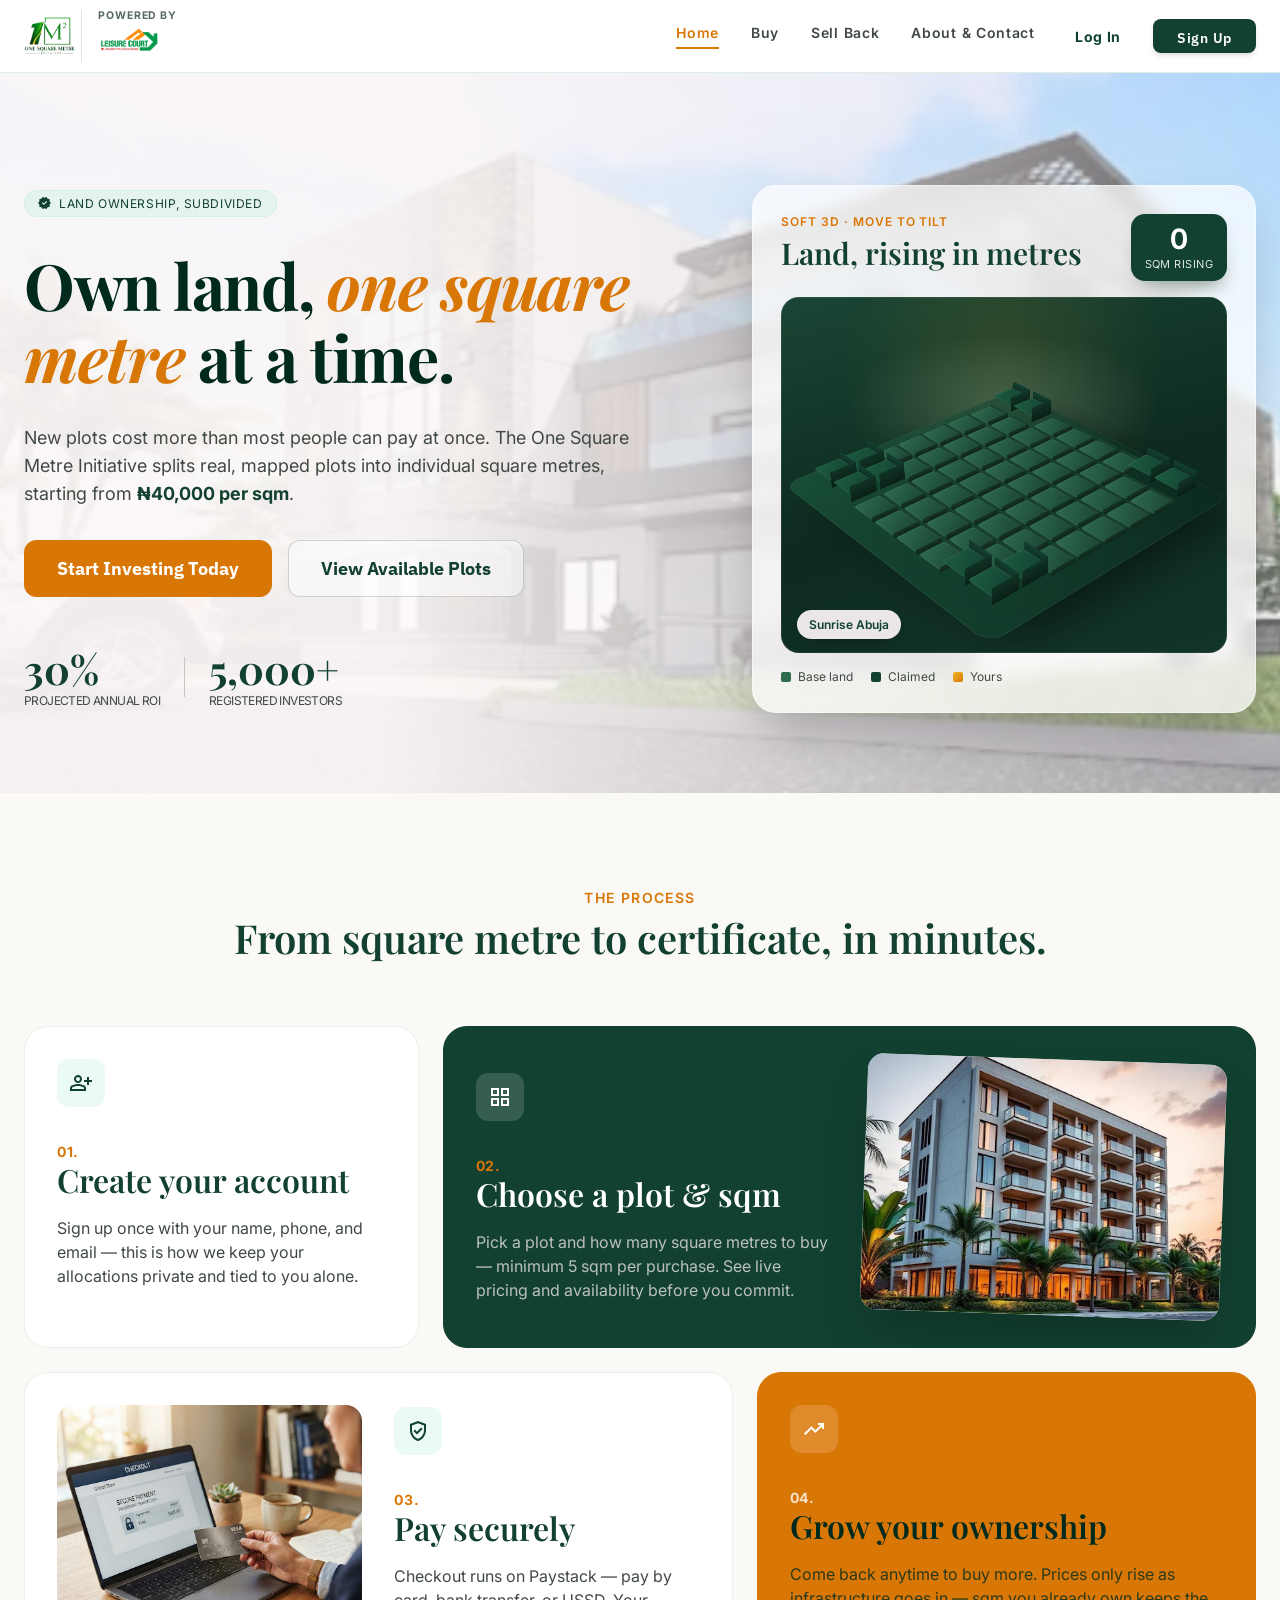
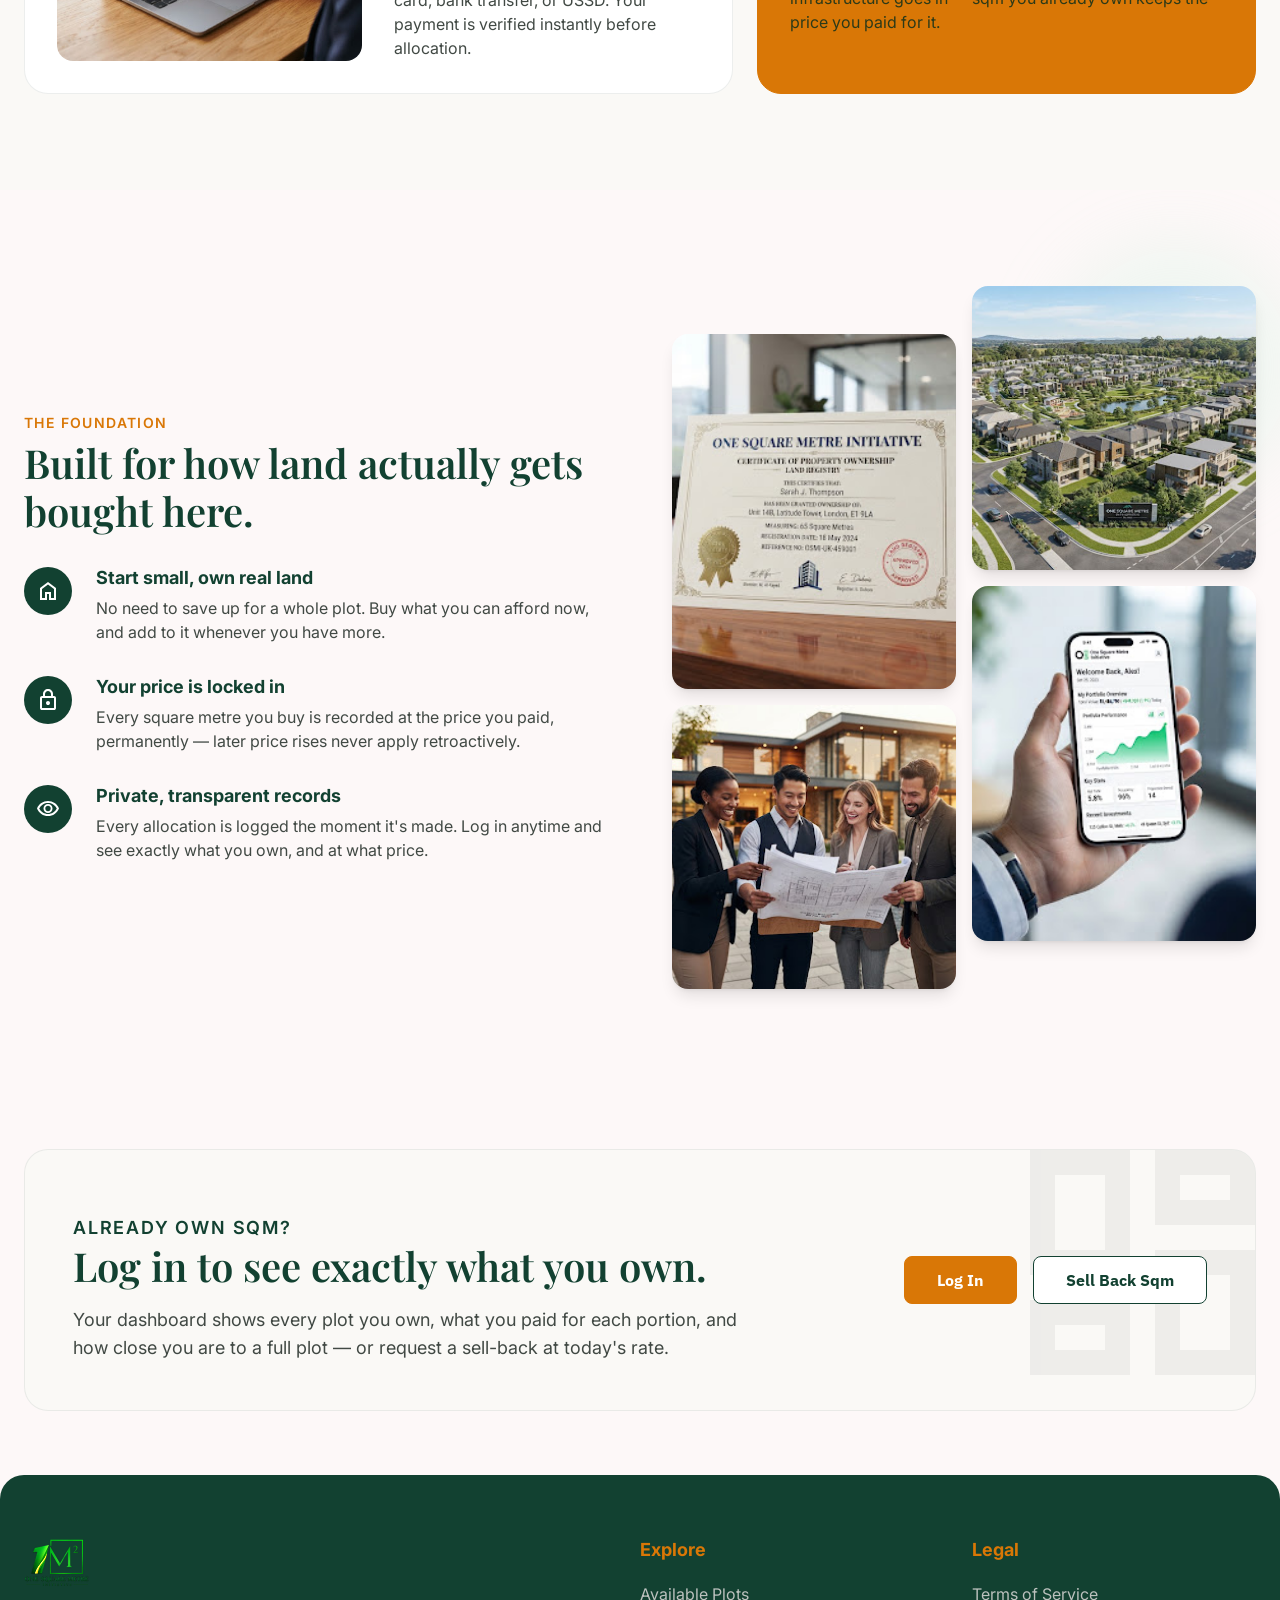
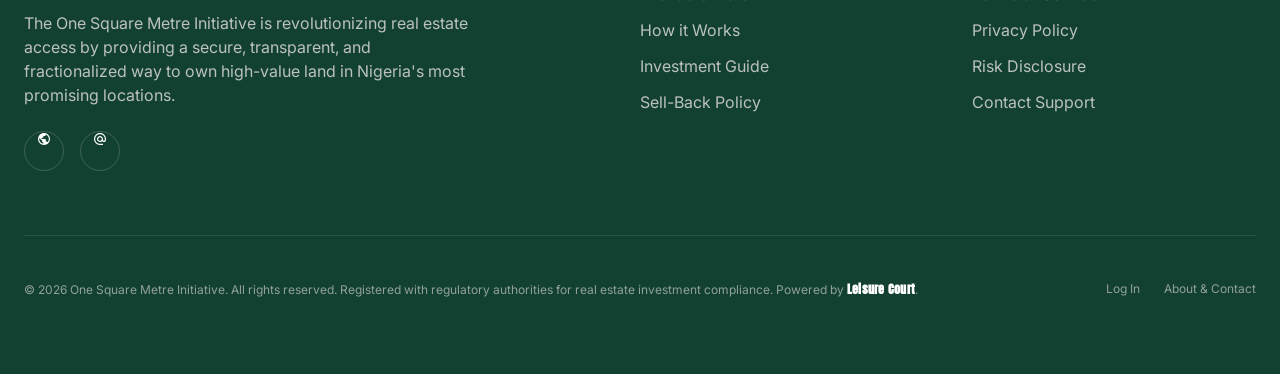
==== index.html @ 97b7d9e4 "Update" ====
<!doctype html>
<html lang="en">
  <head>
    <meta charset="UTF-8" />
    <meta name="viewport" content="width=device-width, initial-scale=1.0" />
    <title>One Square Meter Initiative</title>
    <meta
      name="description"
      content="Own land one square metre at a time. Buy affordable portions of real plots, watch your ownership grow, and sell back anytime."
    />
    <link rel="icon" href="assets/osmi-logo.png" />
    <link rel="preconnect" href="https://fonts.googleapis.com" />
    <link rel="preconnect" href="https://fonts.gstatic.com" crossorigin />
    <link
      href="https://fonts.googleapis.com/css2?family=IBM+Plex+Mono:wght@400;500;600&family=IBM+Plex+Sans:wght@400;500;600;700&family=Inter:wght@400;500;600;700&family=Playfair+Display:ital,wght@0,600;0,700;1,700&family=Anton&display=swap"
      rel="stylesheet"
    />
    <link rel="stylesheet" href="css/site.css" />
    <link rel="stylesheet" href="css/landing.css" />
  </head>
  <body class="page-landing">
    <header class="site-header">
      <div class="nav-inner">
        <div style="display: flex; align-items: center">
          <a class="brand" href="index.html">
            <img src="assets/osmi-logo.png" alt="One Square Meter Initiative" />
          </a>
          <div class="powered-by">
            <div>
              <div class="pb-label">Powered by</div>
              <div class="pb-brand">
                <img src="assets/leisure-court-logo.png" alt="Leisure Court" />
              </div>
            </div>
          </div>
        </div>
        <button class="nav-toggle" id="navToggle" aria-label="Toggle menu">
          ☰
        </button>
        <nav class="nav-links" id="navLinks">
          <a href="index.html" class="active">Home</a>
          <a href="buy.html">Buy</a>
          <a href="sell.html">Sell Back</a>
          <a href="about.html">About &amp; Contact</a>
          <a href="login.html" class="auth-logged-out" data-show="inline-block"
            >Log In</a
          >
          <a
            href="signup.html"
            class="auth-logged-out nav-cta"
            data-show="inline-block"
            >Sign Up</a
          >
          <div
            class="nav-account auth-logged-in"
            id="navAccount"
            data-show="inline-block"
          >
            <button
              type="button"
              class="nav-account-trigger"
              id="navAccountTrigger"
            >
              <span class="auth-buyer-name">Account</span>
              <span class="caret">▾</span>
            </button>
            <div class="nav-account-menu" id="navAccountMenu">
              <a href="dashboard.html">My Plots</a>
              <a href="profile.html">Profile</a>
              <a href="#" id="navLogoutBtn">Log Out</a>
            </div>
          </div>
        </nav>
      </div>
    </header>

    <main>
      <section class="lp-hero">
        <div class="lp-hero-bg" aria-hidden="true">
          <img
            src="assets/landing/hero-bg.jpg"
            alt=""
            width="1280"
            height="720"
          />
        </div>
        <div class="lp-wrap lp-hero-grid">
          <div class="lp-hero-copy">
            <div class="lp-eyebrow">
              <img
                src="assets/landing/icon-badge.svg"
                alt=""
                width="13"
                height="12"
              />
              LAND OWNERSHIP, SUBDIVIDED
            </div>
            <h1>
              Own land, <em>one square metre</em> at a time.
            </h1>
            <p class="lede">
              New plots cost more than most people can pay at once. The One
              Square Metre Initiative splits real, mapped plots into individual
              square metres, starting from <strong>₦40,000 per sqm</strong>.
            </p>
            <div class="lp-hero-actions auth-logged-out" data-show="flex">
              <a href="signup.html" class="btn btn-orange"
                >Start Investing Today</a
              >
              <a href="buy.html" class="btn btn-ghost">View Available Plots</a>
            </div>
            <div class="lp-hero-actions auth-logged-in" data-show="flex">
              <a href="dashboard.html" class="btn btn-orange">Go to My Plots</a>
              <a href="buy.html" class="btn btn-ghost">Buy More Sqm</a>
            </div>
            <div class="lp-hero-stats">
              <div>
                <div class="lp-stat-num">30%</div>
                <div class="lp-stat-label">Projected annual ROI</div>
              </div>
              <div class="lp-stat-divider" aria-hidden="true"></div>
              <div>
                <div class="lp-stat-num">5,000+</div>
                <div class="lp-stat-label">Registered investors</div>
              </div>
            </div>
          </div>

          <!-- Hero visual: data-hero-visual = "grid" | "story" | "claim" | "iso3d" -->
          <div class="lp-hero-visual" data-hero-visual="iso3d">
            <!-- Option 1: animated plot grid + parallax -->
            <aside
              class="lp-plot"
              data-visual="grid"
              aria-label="Animated plot grid showing square metres being claimed"
              hidden
            >
              <div class="lp-plot-head">
                <div>
                  <p class="lp-plot-kicker">Mapped plot · live preview</p>
                  <h3>Own it, metre by metre</h3>
                </div>
                <div class="lp-plot-badge" aria-live="polite">
                  <strong id="plotOwnedCount">0</strong>
                  <span>sqm owned</span>
                </div>
              </div>
              <div class="lp-plot-stage">
                <div class="lp-plot-terrain" aria-hidden="true"></div>
                <div
                  class="lp-plot-grid"
                  id="plotGrid"
                  role="img"
                  aria-label="Survey grid filling with owned square metres"
                ></div>
                <div class="lp-plot-pin">
                  <span>Plot A · Lekki Corridor</span>
                </div>
              </div>
              <div class="lp-plot-legend">
                <span><i class="swatch is-available"></i> Available</span>
                <span><i class="swatch is-yours"></i> Yours</span>
                <span><i class="swatch is-claimed"></i> Claimed</span>
              </div>
            </aside>

            <!-- Option 2: empty land → grid → metres → certificate -->
            <aside
              class="lp-story"
              data-visual="story"
              aria-label="Story of owning land one square metre at a time"
              hidden
            >
              <div class="lp-story-head">
                <p class="lp-story-kicker">How ownership begins</p>
                <h3 id="storyTitle">Empty land</h3>
                <p class="lp-story-caption" id="storyCaption">
                  A real, mapped plot — waiting to be subdivided.
                </p>
              </div>
              <div class="lp-story-stage" id="storyStage">
                <div class="lp-story-land" aria-hidden="true">
                  <img
                    src="assets/landing/hero-bg.jpg"
                    alt=""
                    width="640"
                    height="400"
                  />
                  <div class="lp-story-land-wash"></div>
                </div>
                <div
                  class="lp-story-grid"
                  id="storyGrid"
                  aria-hidden="true"
                ></div>
                <div class="lp-story-cert" id="storyCert" aria-hidden="true">
                  <div class="lp-story-cert-seal">1M²</div>
                  <div class="lp-story-cert-body">
                    <p class="lp-story-cert-label">Certificate of Ownership</p>
                    <p class="lp-story-cert-title">One Square Metre Initiative</p>
                    <div class="lp-story-cert-row">
                      <span>Plot</span>
                      <strong>A · Lekki Corridor</strong>
                    </div>
                    <div class="lp-story-cert-row">
                      <span>Owned</span>
                      <strong id="storyCertSqm">12 sqm</strong>
                    </div>
                    <div class="lp-story-cert-footer">
                      Verified allocation · Paystack secured
                    </div>
                  </div>
                </div>
              </div>
              <ol class="lp-story-phases" id="storyPhases" aria-hidden="true">
                <li data-phase="land" class="is-active">Land</li>
                <li data-phase="grid">Grid</li>
                <li data-phase="own">Metres</li>
                <li data-phase="cert">Certificate</li>
              </ol>
            </aside>

            <!-- Option 3: interactive claim a metre -->
            <aside
              class="lp-claim"
              data-visual="claim"
              aria-label="Interactive plot — click square metres to claim them"
              hidden
            >
              <div class="lp-claim-head">
                <div>
                  <p class="lp-claim-kicker">Try it · click a metre</p>
                  <h3>Claim your square metres</h3>
                </div>
                <div class="lp-claim-badge" aria-live="polite">
                  <strong id="claimCount">0</strong>
                  <span>sqm selected</span>
                </div>
              </div>
              <p class="lp-claim-hint" id="claimHint">
                Tap empty squares to lock them in. Click again to release.
              </p>
              <div class="lp-claim-stage">
                <div class="lp-claim-land" aria-hidden="true">
                  <img
                    src="assets/landing/step-plot.jpg"
                    alt=""
                    width="640"
                    height="400"
                  />
                </div>
                <div
                  class="lp-claim-grid"
                  id="claimGrid"
                  role="group"
                  aria-label="Plot survey grid"
                ></div>
                <div class="lp-claim-toast" id="claimToast" hidden></div>
              </div>
              <div class="lp-claim-footer">
                <div class="lp-claim-meta">
                  <span>₦40,000 / sqm</span>
                  <strong id="claimTotal">₦0</strong>
                </div>
                <div class="lp-claim-actions">
                  <button type="button" class="lp-claim-reset" id="claimReset">
                    Clear
                  </button>
                  <a
                    href="signup.html"
                    class="btn btn-orange btn-sm lp-claim-cta auth-logged-out"
                    data-show="inline-flex"
                    id="claimCta"
                    >Start with these</a
                  >
                  <a
                    href="buy.html"
                    class="btn btn-orange btn-sm lp-claim-cta auth-logged-in"
                    data-show="inline-flex"
                    >Buy these sqm</a
                  >
                </div>
              </div>
            </aside>

            <!-- Option 4: soft isometric 3D plot -->
            <aside
              class="lp-iso"
              data-visual="iso3d"
              aria-label="Soft 3D isometric plot with rising square metres"
            >
              <div class="lp-iso-head">
                <div>
                  <p class="lp-iso-kicker">Soft 3D · move to tilt</p>
                  <h3>Land, rising in metres</h3>
                </div>
                <div class="lp-iso-badge" aria-live="polite">
                  <strong id="isoCount">0</strong>
                  <span>sqm rising</span>
                </div>
              </div>
              <div class="lp-iso-stage" id="isoStage">
                <div class="lp-iso-glow" aria-hidden="true"></div>
                <div class="lp-iso-world" id="isoWorld">
                  <div class="lp-iso-ground" aria-hidden="true"></div>
                  <div class="lp-iso-board" id="isoBoard"></div>
                </div>
                <div class="lp-iso-pin">Sunrise Abuja</div>
              </div>
              <div class="lp-iso-legend">
                <span><i class="swatch is-base"></i> Base land</span>
                <span><i class="swatch is-taken"></i> Claimed</span>
                <span><i class="swatch is-yours"></i> Yours</span>
              </div>
            </aside>

          </div>
        </div>
      </section>

      <section class="lp-process" id="process">
        <div class="lp-wrap">
          <div class="lp-process-head">
            <p class="lp-label">The process</p>
            <h2 class="lp-title">
              From square metre to certificate, in minutes.
            </h2>
          </div>
          <div class="lp-bento">
            <article class="lp-step lp-step-1">
              <div class="lp-step-icon">
                <img
                  src="assets/landing/icon-user.svg"
                  alt=""
                  width="22"
                  height="16"
                />
              </div>
              <div class="lp-step-num">01.</div>
              <h3>Create your account</h3>
              <p>
                Sign up once with your name, phone, and email — this is how we
                keep your allocations private and tied to you alone.
              </p>
            </article>

            <article class="lp-step lp-step-2">
              <div class="lp-step-copy">
                <div class="lp-step-icon">
                  <img
                    src="assets/landing/icon-grid.svg"
                    alt=""
                    width="18"
                    height="18"
                  />
                </div>
                <div class="lp-step-num">02.</div>
                <h3>Choose a plot &amp; sqm</h3>
                <p>
                  Pick a plot and how many square metres to buy — minimum 5 sqm
                  per purchase. See live pricing and availability before you
                  commit.
                </p>
              </div>
              <div class="lp-step-media">
                <img
                  src="assets/landing/step-plot.jpg"
                  alt="Modern residential development"
                  width="360"
                  height="256"
                />
              </div>
            </article>

            <article class="lp-step lp-step-3">
              <div class="lp-step-media">
                <img
                  src="assets/landing/step-pay.jpg"
                  alt="Secure digital payment"
                  width="360"
                  height="256"
                />
              </div>
              <div class="lp-step-copy">
                <div class="lp-step-icon">
                  <img
                    src="assets/landing/icon-shield.svg"
                    alt=""
                    width="16"
                    height="20"
                  />
                </div>
                <div class="lp-step-num">03.</div>
                <h3>Pay securely</h3>
                <p>
                  Checkout runs on Paystack — pay by card, bank transfer, or
                  USSD. Your payment is verified instantly before allocation.
                </p>
              </div>
            </article>

            <article class="lp-step lp-step-4">
              <div class="lp-step-icon">
                <img
                  src="assets/landing/icon-grow.svg"
                  alt=""
                  width="20"
                  height="12"
                />
              </div>
              <div class="lp-step-num">04.</div>
              <h3>Grow your ownership</h3>
              <p>
                Come back anytime to buy more. Prices only rise as
                infrastructure goes in — sqm you already own keeps the price you
                paid for it.
              </p>
            </article>
          </div>
        </div>
      </section>

      <section class="lp-foundation" id="foundation">
        <div class="lp-foundation-inner">
          <div class="lp-foundation-copy">
            <div>
              <p class="lp-label">The foundation</p>
              <h2 class="lp-title">
                Built for how land actually gets bought here.
              </h2>
            </div>
            <div class="lp-feature">
              <div class="lp-feature-icon">
                <img
                  src="assets/landing/icon-home.svg"
                  alt=""
                  width="16"
                  height="18"
                />
              </div>
              <div>
                <h3>Start small, own real land</h3>
                <p>
                  No need to save up for a whole plot. Buy what you can afford
                  now, and add to it whenever you have more.
                </p>
              </div>
            </div>
            <div class="lp-feature">
              <div class="lp-feature-icon">
                <img
                  src="assets/landing/icon-lock.svg"
                  alt=""
                  width="16"
                  height="21"
                />
              </div>
              <div>
                <h3>Your price is locked in</h3>
                <p>
                  Every square metre you buy is recorded at the price you paid,
                  permanently — later price rises never apply retroactively.
                </p>
              </div>
            </div>
            <div class="lp-feature">
              <div class="lp-feature-icon">
                <img
                  src="assets/landing/icon-eye.svg"
                  alt=""
                  width="22"
                  height="15"
                />
              </div>
              <div>
                <h3>Private, transparent records</h3>
                <p>
                  Every allocation is logged the moment it's made. Log in
                  anytime and see exactly what you own, and at what price.
                </p>
              </div>
            </div>
          </div>

          <div class="lp-collage" aria-hidden="true">
            <div class="lp-collage-col">
              <div class="lp-collage-img tall">
                <img
                  src="assets/landing/foundation-1.jpg"
                  alt=""
                  width="320"
                  height="400"
                />
              </div>
              <div class="lp-collage-img square">
                <img
                  src="assets/landing/foundation-2.jpg"
                  alt=""
                  width="320"
                  height="320"
                />
              </div>
            </div>
            <div class="lp-collage-col">
              <div class="lp-collage-img square">
                <img
                  src="assets/landing/foundation-3.jpg"
                  alt=""
                  width="320"
                  height="320"
                />
              </div>
              <div class="lp-collage-img tall">
                <img
                  src="assets/landing/foundation-4.jpg"
                  alt=""
                  width="320"
                  height="400"
                />
              </div>
            </div>
          </div>
        </div>
      </section>

      <section class="lp-own auth-logged-out" data-show="block">
        <div class="lp-own-card">
          <div class="lp-own-deco" aria-hidden="true">
            <img
              src="assets/landing/cta-grid.svg"
              alt=""
              width="225"
              height="225"
            />
          </div>
          <div class="lp-own-copy">
            <p class="lp-label">Already own sqm?</p>
            <h2 class="lp-title">Log in to see exactly what you own.</h2>
            <p>
              Your dashboard shows every plot you own, what you paid for each
              portion, and how close you are to a full plot — or request a
              sell-back at today's rate.
            </p>
          </div>
          <div class="lp-own-actions">
            <a href="login.html" class="btn btn-orange btn-sm">Log In</a>
            <a href="sell.html" class="btn btn-outline-green">Sell Back Sqm</a>
          </div>
        </div>
      </section>
    </main>

    <footer class="site-footer">
      <div class="footer-inner">
        <div class="lp-footer-grid">
          <div class="lp-footer-brand">
            <img
              src="assets/landing/logo-mark.png"
              alt="One Square Metre Initiative"
            />
            <p>
              The One Square Metre Initiative is revolutionizing real estate
              access by providing a secure, transparent, and fractionalized way
              to own high-value land in Nigeria's most promising locations.
            </p>
            <div class="lp-social">
              <a href="#" aria-label="X (Twitter)">
                <img
                  src="assets/landing/icon-x.svg"
                  alt=""
                  width="12"
                  height="12"
                />
              </a>
              <a href="#" aria-label="Instagram">
                <img
                  src="assets/landing/icon-ig.svg"
                  alt=""
                  width="12"
                  height="12"
                />
              </a>
            </div>
          </div>
          <div class="lp-footer-col">
            <h4>Explore</h4>
            <a href="buy.html">Available Plots</a>
            <a href="#process">How it Works</a>
            <a href="about.html">Investment Guide</a>
            <a href="sell.html">Sell-Back Policy</a>
          </div>
          <div class="lp-footer-col">
            <h4>Legal</h4>
            <a href="about.html">Terms of Service</a>
            <a href="about.html">Privacy Policy</a>
            <a href="about.html">Risk Disclosure</a>
            <a href="about.html">Contact Support</a>
          </div>
        </div>
        <div class="lp-footer-bottom">
          <p>
            © 2026 One Square Metre Initiative. All rights reserved. Registered
            with regulatory authorities for real estate investment compliance.
            Powered by <strong class="font-anton">Leisure Court</strong>.
          </p>
          <div class="lp-footer-bottom-links">
            <a href="login.html">Log In</a>
            <a href="about.html">About &amp; Contact</a>
          </div>
        </div>
      </div>
    </footer>

    <script src="js/site-nav.js"></script>
    <script src="js/site-config.js"></script>
    <script src="js/site-api.js"></script>
    <script src="js/site-auth.js"></script>
    <script src="js/landing-plot.js"></script>
    <script src="js/landing-story.js"></script>
    <script src="js/landing-claim.js"></script>
    <script src="js/landing-iso.js"></script>
  </body>
</html>
---- css/site.css ----
/* ============================================================
   ONE SQUARE METER INITIATIVE — SHARED SITE STYLES
   White canvas, green + gold identity (from the 1M² mark), a touch
   of orange. Same fine grid-paper background as before, recolored
   for a light theme instead of the old navy/brass blueprint.
   ============================================================ */

:root{
  --bg:#ffffff;
  --bg-soft:#f4faf6;
  --bg-panel:#ffffff;
  --grid-line:rgba(30,132,73,0.06);
  --grid-line-strong:rgba(30,132,73,0.14);
  --ink:#16241c;
  --ink-dim:#56695e;
  --ink-faint:#8ba095;
  --green:#1e8449;
  --green-dark:#145a32;
  --green-pale:#e7f3ec;
  --gold:#e8b923;
  --gold-bright:#f5cd47;
  --orange:#f2941c;
  --orange-dark:#c76f00;
  --teal:#2f7a94;
  --rust:#a8503a;
  --plum:#7d5ba6;
  --panel-border:#dde6e0;
  --danger:#c0392b;
  --ok:#1e8449;
  --radius:3px;
  --maxw:1120px;
}

*{box-sizing:border-box;}
html{scroll-behavior:smooth;}
body{
  margin:0;
  background:
    repeating-linear-gradient(0deg, var(--grid-line) 0px, var(--grid-line) 1px, transparent 1px, transparent 24px),
    repeating-linear-gradient(90deg, var(--grid-line) 0px, var(--grid-line) 1px, transparent 1px, transparent 24px),
    var(--bg);
  background-attachment:fixed;
  color:var(--ink);
  font-family:'IBM Plex Sans', sans-serif;
  min-height:100vh;
}
.mono{font-family:'IBM Plex Mono', monospace;}
a{color:inherit;}
img{max-width:100%;display:block;}
::selection{background:rgba(30,132,73,0.18);}

/* Wherever the literal words "Leisure Court" appear as brand text. */
.font-anton{font-family:'Anton', sans-serif;font-weight:400;letter-spacing:0.02em;}

@media (prefers-reduced-motion: reduce){
  html{scroll-behavior:auto;}
  *{animation-duration:0.001ms !important; transition-duration:0.001ms !important;}
}

/* ---------- layout helpers ---------- */
.container{max-width:var(--maxw);margin:0 auto;padding:0 20px;}
.section{padding:64px 0;}
.section-tight{padding:36px 0;}

/* ---------- nav ---------- */
.site-header{
  position:sticky;top:0;z-index:50;
  background:rgba(255,255,255,0.92);
  backdrop-filter:blur(8px);
  border-bottom:1px solid var(--grid-line-strong);
}
.nav-inner{
  max-width:1280px;margin:0 auto;padding:0 24px;
  display:flex;align-items:center;justify-content:space-between;
  height:72px;gap:24px;
}
.brand{display:flex;align-items:center;gap:10px;text-decoration:none;flex-shrink:0;}
.brand img{height:38px;width:auto;}

.powered-by{display:flex;align-items:center;gap:8px;margin-left:6px;padding-left:16px;border-left:1px solid var(--panel-border);}
.powered-by .pb-label{font-size:10.5px;letter-spacing:0.08em;text-transform:uppercase;color:var(--ink-dim);font-weight:700;line-height:1.2;}
.powered-by .pb-brand{display:flex;align-items:center;gap:5px;}
.powered-by img{height: 40px;width:80%;}
@media (max-width:700px){ .powered-by{display:none;} }

/* Right side — Figma nav treatment, shared item labels */
.nav-links{display:flex;gap:32px;align-items:center;}
.nav-links a{
  font-size:14px;font-weight:600;letter-spacing:0.05em;
  text-decoration:none;color:#414944;
  border-bottom:2px solid transparent;padding-bottom:6px;
  transition:color .15s ease, border-color .15s ease;
}
.nav-links a:hover, .nav-links a.active{
  color:#d97706;border-bottom-color:#d97706;
}
.nav-links a.auth-logged-out:not(.nav-cta){
  margin-left:8px;
  font-weight:700;
  color:#124131;
  border-bottom:none !important;
  padding-bottom:0;
}
.nav-links a.auth-logged-out:not(.nav-cta):hover{
  color:#d97706;
  border-bottom:none !important;
}
.nav-cta{
  font-family:'IBM Plex Sans', sans-serif;font-size:14px;font-weight:700;
  letter-spacing:0.05em;
  background:#124131;color:#fff !important;
  padding:10px 24px;border-radius:8px;
  text-decoration:none;white-space:nowrap;border-bottom:none !important;
  margin-left:0;
  box-shadow:0 4px 6px -1px rgba(0,0,0,0.1), 0 2px 4px -2px rgba(0,0,0,0.1);
}
.nav-cta:hover{background:#002a1d;color:#fff !important;border-bottom:none !important;}
.nav-toggle{display:none;background:none;border:1px solid var(--panel-border);color:var(--ink);padding:7px 10px;border-radius:8px;cursor:pointer;}

.auth-logged-out, .auth-logged-in{display:none !important;}

.nav-account{position:relative;margin-left:8px;}
.nav-account-trigger{
  background:none;border:1px solid var(--panel-border);border-radius:8px;
  padding:8px 14px;font-size:14px;font-weight:600;color:#124131;cursor:pointer;
  display:flex;align-items:center;gap:6px;font-family:'IBM Plex Sans', sans-serif;
}
.nav-account-trigger:hover{border-color:#124131;}
.nav-account-trigger .caret{font-size:10px;color:var(--ink-faint);}
.nav-account-menu{
  position:absolute;top:calc(100% + 8px);right:0;background:#fff;
  border:1px solid var(--panel-border);border-radius:8px;box-shadow:0 4px 16px rgba(20,60,40,0.12);
  min-width:170px;padding:6px;display:none;z-index:60;
}
.nav-account-menu.open{display:block;}
.nav-account-menu a{display:block;padding:9px 10px;border-radius:6px;font-size:14px;font-weight:500;letter-spacing:0;color:var(--ink);text-decoration:none;border-bottom:none !important;padding-bottom:9px;}
.nav-account-menu a:hover, .nav-account-menu a.active{background:var(--bg-soft);color:#124131;border-bottom:none !important;}

@media (max-width:860px){
  .nav-account-menu{position:static;box-shadow:none;border:none;padding:0 0 0 12px;margin-top:2px;display:block !important;}
  .nav-account-trigger{width:100%;justify-content:space-between;}
}

@media (max-width:860px){
  .nav-links{
    position:absolute;top:72px;left:0;right:0;
    background:#fff;border-bottom:1px solid var(--grid-line-strong);
    flex-direction:column;align-items:flex-start;gap:0;padding:8px 20px 16px;
    display:none;
  }
  .nav-links.open{display:flex;}
  .nav-links a{width:100%;padding:12px 0;border-bottom:1px solid var(--grid-line);letter-spacing:0.02em;}
  .nav-links a.auth-logged-out:not(.nav-cta){margin-left:0;padding:12px 0;}
  .nav-account{margin-left:0;width:100%;}
  .nav-cta{margin-top:8px;text-align:center;width:100%;}
  .nav-toggle{display:block;}
}

/* ---------- footer ---------- */
.site-footer{
  border-top:1px solid var(--grid-line-strong);
  padding:36px 0;color:var(--ink-faint);font-size:12.5px;
}
.footer-inner{
  max-width:var(--maxw);margin:0 auto;padding:0 20px;
  display:flex;justify-content:space-between;align-items:center;flex-wrap:wrap;gap:12px;
}
.footer-brand{display:flex;align-items:center;gap:8px;}
.footer-brand img{height:18px;}
.footer-links{display:flex;gap:18px;}
.footer-links a{text-decoration:none;color:var(--ink-dim);}
.footer-links a:hover{color:var(--ink);}

/* ---------- hero ---------- */
.hero{height: 80vh;
/* Green overlay + background image */
    background:
        linear-gradient(
            rgba(151, 255, 142, 0.65),
            rgba(255, 255, 255, 0.65)
        ), url("../assets/poster.webp");

    background-size: cover;
    background-position: center;
    background-repeat: no-repeat;

    display: flex;
    align-items: center;
    color: white;}
.hero-bg-illustration{
  position:absolute;top:0;right:0;bottom:0;width:60%;max-width:640px;
  opacity:0.09;pointer-events:none;z-index:0;
}
.hero-content {
    width: 100%;
    padding: 0 8%;
}
.hero .hero-content .container{position:relative;z-index:1;}
.hero .eyebrow{
  font-family:'IBM Plex Sans', sans-serif;font-size:13.5px;font-weight:700;letter-spacing:0.1em;text-transform:uppercase;
  color:var(--green);margin-bottom:14px;
}
.hero h1{font-size:42px;line-height:1.12;margin:0 0 18px;color:var(--ink);max-width:16ch;}
.hero h1 em{font-style:normal;color:var(--orange);}
.hero p.lede{font-size:16.5px;color:var(--ink);max-width:56ch;line-height:1.65;margin:0 0 30px;}
.hero-actions{display:flex;gap:14px;flex-wrap:wrap;}
@media (max-width:640px){ .hero h1{font-size:32px;} }

/* ---------- buttons ---------- */
.btn{
  display:inline-flex;align-items:center;justify-content:center;gap:8px;
  font-family:'IBM Plex Sans', sans-serif;font-size:14.5px;font-weight:600;
  padding:13px 26px;border-radius:2px;text-decoration:none;cursor:pointer;border:1px solid transparent;
  transition:background .15s ease, color .15s ease, border-color .15s ease;
}
.btn-primary{background:var(--green);color:#fff;}
.btn-primary:hover{background:var(--green-dark);}
.btn-secondary{background-color:var(--orange);border-color:var(--orange);color:var(--bg);}
.btn-secondary:hover{background:var(--orange-dark);color:#fff;}

/* ---------- panels / cards ---------- */
.panel{background:var(--bg-panel);border:1px solid var(--panel-border);border-radius:var(--radius);padding:22px;box-shadow:0 1px 2px rgba(20,60,40,0.03);}
.panel h2, .panel h3{margin-top:0;}
.card-grid{display:grid;grid-template-columns:repeat(2, 1fr);gap:18px;}
@media (max-width:860px){ .card-grid{grid-template-columns:1fr;} }
.card{background:var(--bg-panel);border:1px solid var(--panel-border);border-radius:var(--radius);padding:24px;display:flex;gap:16px;align-items:flex-start;}
.card-icon{
  flex-shrink:0;width:46px;height:46px;border-radius:9px;
  background:var(--green-pale);color:var(--green);display:flex;align-items:center;justify-content:center;
}
.card-icon.is-orange{background:rgba(242,148,28,0.12);color:var(--orange);}
.card-icon svg{width:24px;height:24px;}
.card-body{flex:1;min-width:0;}
.card .step-num{font-family:'IBM Plex Mono', monospace;font-size:12px;color:var(--green);letter-spacing:0.1em;margin-bottom:8px;}
.card h3{font-size:16px;margin:0 0 8px;color:var(--ink);}
.card p{font-size:13.5px;color:var(--ink-dim);line-height:1.6;margin:0;}

.section-label{
  font-family:'IBM Plex Sans', sans-serif;font-size:13.5px;font-weight:700;letter-spacing:0.1em;text-transform:uppercase;
  color:var(--green);margin-bottom:10px;
}
h2.section-title{font-size:26px;margin:0 0 14px;color:var(--ink);}

/* ---------- forms (buy / sell / auth pages) ---------- */
label{display:block;font-size:12px;color:var(--ink-dim);margin:14px 0 5px;}
label:first-of-type{margin-top:0;}
input, select{
  width:100%;background:#fff;border:1px solid var(--panel-border);
  color:var(--ink);padding:10px 11px;border-radius:2px;font-size:13.5px;
}
input:focus, select:focus, button:focus, .nav-toggle:focus, a:focus-visible{outline:2px solid var(--green);outline-offset:1px;}
.section-divider{border:none;border-top:1px solid var(--grid-line-strong);margin:20px 0 4px;}
.section-sublabel{font-size:11px;letter-spacing:0.1em;text-transform:uppercase;color:var(--ink-faint);margin-top:16px;}
.hint{font-size:11.5px;color:var(--ink-faint);margin-top:12px;line-height:1.5;}

.status{margin-top:16px;padding:12px 14px;border-radius:2px;font-size:13px;line-height:1.5;display:none;}
.status.show{display:block;}
.status.error{background:rgba(192,57,43,0.08);color:var(--danger);border:1px solid rgba(192,57,43,0.28);}
.status.ok{background:rgba(30,132,73,0.08);color:var(--ok);border:1px solid rgba(30,132,73,0.28);}
.status.pending{background:var(--bg-soft);color:var(--ink-dim);border:1px solid var(--panel-border);}

.total-box{
  margin-top:18px;padding:14px 16px;border:1px solid rgba(232,185,35,0.45);border-radius:2px;
  background:rgba(232,185,35,0.10);display:flex;justify-content:space-between;align-items:baseline;
}
.total-box .lbl{font-size:12px;color:var(--ink-dim);text-transform:uppercase;letter-spacing:0.06em;}
.total-box .amt{font-family:'IBM Plex Mono', monospace;font-size:20px;color:var(--green-dark);font-weight:600;}

button.btn-block{
  width:100%;margin-top:20px;padding:13px;font-size:14.5px;font-weight:600;
  background:var(--green);color:#fff;border:none;border-radius:2px;cursor:pointer;
}
button.btn-block:hover:not(:disabled){background:var(--green-dark);}
button.btn-block:disabled{opacity:0.5;cursor:not-allowed;}

.auth-shell{max-width:420px;margin:0 auto;}
.auth-switch{text-align:center;font-size:13px;color:var(--ink-dim);margin-top:18px;}
.auth-switch a{color:var(--green-dark);font-weight:600;text-decoration:none;}
.auth-switch a:hover{text-decoration:underline;}

/* ---------- plot grid (check-plot / dashboard) ---------- */
.plot-name-line{display:flex;justify-content:space-between;align-items:baseline;margin-bottom:12px;flex-wrap:wrap;gap:8px;}
.plot-name-line h3{margin:0;font-size:16px;color:var(--ink);}
.plot-name-line .id{font-family:'IBM Plex Mono', monospace;font-size:11px;color:var(--ink-faint);}
.plot-name-line .price{font-family:'IBM Plex Mono', monospace;font-size:12px;color:var(--ink-dim);}
.stats-bar{display:flex;flex-wrap:wrap;}
.stat{flex:1;min-width:100px;padding:12px 14px;border-right:1px solid var(--grid-line-strong);}
.stat:last-child{border-right:none;}
.stat .num{font-family:'IBM Plex Mono', monospace;font-size:20px;font-weight:600;color:var(--green-dark);}
.stat .lbl{font-size:10.5px;letter-spacing:0.06em;text-transform:uppercase;color:var(--ink-dim);margin-top:3px;}
.grid-scroll{max-height:480px;overflow:auto;padding:2px;}
.sqm-grid{display:grid;gap:3px;}
.cell{
  aspect-ratio:1/1;border-radius:1px;cursor:pointer;
  border:1px solid rgba(30,60,45,0.10); background:rgba(30,60,45,0.045);
  transition:transform .1s ease, box-shadow .1s ease;
}
.cell:hover{transform:scale(1.12);box-shadow:0 0 0 1px rgba(20,36,28,0.35);z-index:2;position:relative;}
.cell.selected{box-shadow:0 0 0 2px var(--gold-bright);z-index:3;position:relative;}
.inspector-row{display:flex;justify-content:space-between;font-size:12.5px;padding:6px 0;border-bottom:1px solid var(--grid-line);}
.inspector-row:last-of-type{border-bottom:none;}
.inspector-row .k{color:var(--ink-dim);}
.inspector-row .v{font-family:'IBM Plex Mono', monospace;color:var(--ink);text-align:right;}
.inspector-empty{color:var(--ink-faint);font-size:12.5px;}
.legend{display:flex;flex-wrap:wrap;gap:8px 16px;margin-top:12px;}
.legend-item{display:flex;align-items:center;gap:6px;font-size:11.5px;color:var(--ink-dim);}
.swatch{width:10px;height:10px;border-radius:2px;flex-shrink:0;}

/* ---------- dashboard "my plots" cards ---------- */
.myplot-card{cursor:pointer;transition:border-color .15s ease, box-shadow .15s ease;}
.myplot-card:hover{border-color:var(--green);box-shadow:0 2px 8px rgba(20,60,40,0.08);}
.myplot-card .mp-head{display:flex;justify-content:space-between;align-items:baseline;margin-bottom:10px;}
.myplot-card .mp-name{font-size:15px;font-weight:600;color:var(--ink);}
.myplot-card .mp-id{font-family:'IBM Plex Mono', monospace;font-size:11px;color:var(--ink-faint);}
.progress-track{width:100%;height:7px;border-radius:4px;background:rgba(30,60,45,0.08);overflow:hidden;margin-top:8px;}
.progress-fill{height:100%;background:var(--green);border-radius:4px;}

.password-field {position: relative;}
.password-field input {width: 100%; padding-right: 48px;}
.toggle-password {position: absolute; right: 14px; top: 50%; transform: translateY(-50%); border: none; background: transparent; cursor: pointer; font-size: 18px; color: #777; padding: 0;}
.toggle-password:hover {color: #111;}
.toggle-password::after {border-color: none;}

.market-section{
    margin-top:48px;
}

.plots-market-grid{
    display:grid;
    grid-template-columns:repeat(auto-fit,minmax(360px,1fr));
    gap:24px;
}

.market-plot-card{
    background:#fff;
    border:1px solid #e5e7eb;
    border-radius:18px;
    padding:22px;
    transition:.25s;
    cursor:pointer;
}

.market-plot-card:hover{
    transform:translateY(-4px);
    box-shadow:0 12px 28px rgba(0,0,0,.08);
}

.market-head{
    display:flex;
    justify-content:space-between;
    align-items:center;
    margin-bottom:14px;
}

.market-head h3{
    margin:0;
}

.market-price{
    color:#198754;
    font-weight:700;
}

.market-chart{
    height:220px;
    margin:20px 0;
}

.market-stats{
    display:grid;
    grid-template-columns:repeat(2,1fr);
    gap:12px;
    margin-top:16px;
}

.market-stat{
    background:#f8f9fa;
    border-radius:10px;
    padding:12px;
}

.market-stat span{
    display:block;
    font-size:12px;
    color:#777;
}

.market-stat strong{
    font-size:16px;
}

.market-actions{
    display:flex;
    gap:10px;
    margin-top:20px;
}

.market-actions .btn{
    flex:1;
}
---- css/landing.css ----
/* ============================================================
   Landing page — Figma redesign (scoped to body.page-landing)
   ============================================================ */

body.page-landing {
  --lp-ink: #002a1d;
  --lp-green: #124131;
  --lp-green-soft: rgba(189, 237, 214, 0.3);
  --lp-orange: #d97706;
  --lp-muted: #414944;
  --lp-cream: #fdf8f8;
  --lp-sand: #faf9f6;
  --lp-border: rgba(192, 200, 194, 0.3);
  --lp-max: 1280px;
  --lp-radius: 24px;
  --lp-radius-sm: 12px;
  --lp-radius-md: 16px;

  background: var(--lp-cream);
  color: var(--lp-green);
  font-family: "Inter", "IBM Plex Sans", sans-serif;
  min-height: 100vh;
}

body.page-landing .font-display {
  font-family: "Playfair Display", Georgia, serif;
}

/* ---------- layout ---------- */
body.page-landing .lp-wrap {
  max-width: var(--lp-max);
  margin: 0 auto;
  padding: 0 24px;
  width: 100%;
}

body.page-landing .lp-label {
  font-size: 14px;
  font-weight: 600;
  letter-spacing: 0.1em;
  text-transform: uppercase;
  color: var(--lp-orange);
  margin: 0 0 8px;
}

body.page-landing .lp-title {
  font-family: "Playfair Display", Georgia, serif;
  font-weight: 600;
  font-size: clamp(28px, 4vw, 40px);
  line-height: 1.2;
  color: var(--lp-green);
  margin: 0;
}

/* ---------- buttons ---------- */
body.page-landing .btn {
  border-radius: var(--lp-radius-sm);
  font-size: 18px;
  font-weight: 700;
  padding: 16px 32px;
}

body.page-landing .btn-orange {
  background: var(--lp-orange);
  color: #fff;
  border-color: var(--lp-orange);
}

body.page-landing .btn-orange:hover {
  background: #b45309;
  color: #fff;
}

body.page-landing .btn-ghost {
  background: rgba(255, 255, 255, 0.5);
  backdrop-filter: blur(4px);
  border: 1px solid rgba(18, 65, 49, 0.2);
  color: var(--lp-green);
}

body.page-landing .btn-ghost:hover {
  background: #fff;
  color: var(--lp-ink);
}

body.page-landing .btn-outline-green {
  background: #fff;
  border: 1px solid var(--lp-green);
  color: var(--lp-green);
  font-size: 16px;
  padding: 13px 32px;
  border-radius: 8px;
}

body.page-landing .btn-outline-green:hover {
  background: var(--lp-green);
  color: #fff;
}

body.page-landing .btn-sm {
  font-size: 16px;
  padding: 13px 32px;
  border-radius: 8px;
}

/* ---------- hero ---------- */
body.page-landing .lp-hero {
  position: relative;
  min-height: 720px;
  display: flex;
  align-items: center;
  padding: 96px 0 64px;
  overflow: hidden;
  background: none;
  height: auto;
  color: inherit;
}

body.page-landing .lp-hero-bg {
  position: absolute;
  inset: 0;
  z-index: 0;
}

body.page-landing .lp-hero-bg img {
  width: 100%;
  height: 100%;
  object-fit: cover;
  object-position: center;
  transform: scale(1.05);
}

body.page-landing .lp-hero-bg::after {
  content: "";
  position: absolute;
  inset: 0;
  background: linear-gradient(
    90deg,
    rgba(253, 248, 248, 0.95) 0%,
    rgba(253, 248, 248, 0.95) 30%,
    rgba(253, 248, 248, 0.4) 100%
  );
}

body.page-landing .lp-hero-grid {
  position: relative;
  z-index: 1;
  display: grid;
  grid-template-columns: 1.35fr 1fr;
  gap: 48px;
  align-items: center;
  width: 100%;
}

body.page-landing .lp-eyebrow {
  display: inline-flex;
  align-items: center;
  gap: 8px;
  background: var(--lp-green-soft);
  border: 1px solid rgba(189, 237, 214, 0.5);
  border-radius: 9999px;
  padding: 5px 13px;
  font-size: 12px;
  letter-spacing: 0.05em;
  text-transform: uppercase;
  color: var(--lp-green);
  margin-bottom: 0;
}

body.page-landing .lp-eyebrow img {
  width: 13px;
  height: 12px;
}

body.page-landing .lp-hero-copy {
  display: flex;
  flex-direction: column;
  gap: 32px;
  align-items: flex-start;
}

body.page-landing .lp-hero h1 {
  font-family: "Playfair Display", Georgia, serif;
  font-weight: 700;
  font-size: clamp(36px, 5vw, 64px);
  line-height: 1.12;
  letter-spacing: -0.02em;
  color: var(--lp-ink);
  margin: 0;
  max-width: none;
}

body.page-landing .lp-hero h1 em {
  font-style: italic;
  color: var(--lp-orange);
}

body.page-landing .lp-hero .lede {
  font-size: 18px;
  line-height: 1.55;
  color: var(--lp-muted);
  max-width: 36em;
  margin: 0;
}

body.page-landing .lp-hero .lede strong {
  color: var(--lp-green);
  font-weight: 700;
}

body.page-landing .lp-hero-actions {
  display: flex;
  gap: 16px;
  flex-wrap: wrap;
}

body.page-landing .lp-hero-stats {
  display: flex;
  align-items: center;
  gap: 24px;
  padding-top: 16px;
}

body.page-landing .lp-stat-num {
  font-family: "Playfair Display", Georgia, serif;
  font-weight: 700;
  font-size: 40px;
  line-height: 1.2;
  color: var(--lp-green);
}

body.page-landing .lp-stat-label {
  font-size: 12px;
  letter-spacing: -0.05em;
  text-transform: uppercase;
  color: var(--lp-muted);
}

body.page-landing .lp-stat-divider {
  width: 1px;
  height: 40px;
  background: #c0c8c2;
}

/* ---------- hero plot grid ---------- */
body.page-landing .lp-plot {
  position: relative;
  background: rgba(255, 255, 255, 0.72);
  backdrop-filter: blur(8px);
  border: 1px solid rgba(255, 255, 255, 0.45);
  border-radius: var(--lp-radius);
  padding: 28px;
  box-shadow: 0 25px 50px -12px rgba(0, 0, 0, 0.25);
  overflow: hidden;
  display: flex;
  flex-direction: column;
  gap: 20px;
}

body.page-landing .lp-plot-head {
  display: flex;
  align-items: flex-start;
  justify-content: space-between;
  gap: 16px;
}

body.page-landing .lp-plot-kicker {
  margin: 0 0 6px;
  font-size: 12px;
  font-weight: 600;
  letter-spacing: 0.08em;
  text-transform: uppercase;
  color: var(--lp-orange);
}

body.page-landing .lp-plot-head h3 {
  font-family: "Playfair Display", Georgia, serif;
  font-weight: 600;
  font-size: clamp(24px, 2.4vw, 30px);
  line-height: 1.2;
  color: var(--lp-green);
  margin: 0;
}

body.page-landing .lp-plot-badge {
  flex-shrink: 0;
  background: var(--lp-green);
  color: #fff;
  border-radius: 14px;
  padding: 10px 14px;
  text-align: center;
  min-width: 88px;
  box-shadow: 0 10px 20px -10px rgba(18, 65, 49, 0.55);
}

body.page-landing .lp-plot-badge strong {
  display: block;
  font-size: 28px;
  line-height: 1.1;
  font-weight: 700;
  font-variant-numeric: tabular-nums;
}

body.page-landing .lp-plot-badge span {
  display: block;
  font-size: 11px;
  letter-spacing: 0.04em;
  text-transform: uppercase;
  opacity: 0.85;
  margin-top: 2px;
}

body.page-landing .lp-plot-stage {
  --parallax-x: 0;
  --parallax-y: 0;
  position: relative;
  border-radius: 18px;
  overflow: hidden;
  aspect-ratio: 5 / 4;
  background: #143528;
  box-shadow: inset 0 0 0 1px rgba(255, 255, 255, 0.08);
  perspective: 900px;
  transform-style: preserve-3d;
}

body.page-landing .lp-plot-terrain {
  position: absolute;
  inset: -8%;
  background:
    radial-gradient(ellipse at 30% 20%, rgba(232, 185, 35, 0.18), transparent 45%),
    radial-gradient(ellipse at 70% 80%, rgba(30, 132, 73, 0.35), transparent 50%),
    linear-gradient(145deg, #1a4a35 0%, #0f2f22 45%, #163c2c 100%);
  transform: translate3d(
    calc(var(--parallax-x) * -10px),
    calc(var(--parallax-y) * -8px),
    0
  );
  will-change: transform;
}

body.page-landing .lp-plot-terrain::after {
  content: "";
  position: absolute;
  inset: 0;
  opacity: 0.22;
  background-image:
    repeating-linear-gradient(
      0deg,
      transparent,
      transparent 11px,
      rgba(255, 255, 255, 0.04) 11px,
      rgba(255, 255, 255, 0.04) 12px
    ),
    repeating-linear-gradient(
      90deg,
      transparent,
      transparent 11px,
      rgba(255, 255, 255, 0.04) 11px,
      rgba(255, 255, 255, 0.04) 12px
    );
  pointer-events: none;
}

body.page-landing .lp-plot-grid {
  --cols: 10;
  --rows: 8;
  position: absolute;
  inset: 14px;
  display: grid;
  grid-template-columns: repeat(var(--cols), 1fr);
  grid-template-rows: repeat(var(--rows), 1fr);
  gap: 3px;
  transform:
    rotateX(calc(12deg + var(--parallax-y) * -6deg))
    rotateY(calc(var(--parallax-x) * 8deg))
    rotateZ(calc(-2deg + var(--parallax-x) * 1.5deg))
    translate3d(
      calc(var(--parallax-x) * 6px),
      calc(var(--parallax-y) * 5px),
      24px
    )
    scale(0.98);
  transform-origin: center center;
  transform-style: preserve-3d;
  will-change: transform;
}

body.page-landing .lp-plot-cell {
  appearance: none;
  border: 1px solid rgba(255, 255, 255, 0.1);
  border-radius: 3px;
  padding: 0;
  margin: 0;
  background: rgba(255, 255, 255, 0.07);
  cursor: default;
  transition:
    background 0.25s ease,
    border-color 0.25s ease,
    transform 0.25s ease,
    box-shadow 0.25s ease;
}

body.page-landing .lp-plot-cell.is-claimed {
  background: rgba(18, 65, 49, 0.72);
  border-color: rgba(189, 237, 214, 0.18);
}

body.page-landing .lp-plot-cell.is-yours {
  background: linear-gradient(145deg, #f0b429, #d97706);
  border-color: rgba(255, 236, 180, 0.55);
  box-shadow: 0 0 0 1px rgba(217, 119, 6, 0.25), 0 4px 10px -4px rgba(0, 0, 0, 0.35);
}

body.page-landing .lp-plot-cell.is-pulse {
  transform: scale(1.12);
  z-index: 2;
}

body.page-landing .lp-plot-pin {
  position: absolute;
  left: 16px;
  bottom: 14px;
  z-index: 3;
  background: rgba(253, 248, 248, 0.92);
  backdrop-filter: blur(4px);
  border-radius: 999px;
  padding: 7px 12px;
  font-size: 12px;
  font-weight: 600;
  color: var(--lp-green);
  box-shadow: 0 8px 18px -10px rgba(0, 0, 0, 0.45);
  transform: translate3d(
    calc(var(--parallax-x) * 12px),
    calc(var(--parallax-y) * 10px),
    40px
  );
  will-change: transform;
}

body.page-landing .lp-plot-legend {
  display: flex;
  flex-wrap: wrap;
  gap: 14px 18px;
  font-size: 12px;
  color: var(--lp-muted);
}

body.page-landing .lp-plot-legend span {
  display: inline-flex;
  align-items: center;
  gap: 7px;
}

body.page-landing .lp-plot-legend .swatch {
  width: 10px;
  height: 10px;
  border-radius: 2px;
  display: inline-block;
}

body.page-landing .lp-plot-legend .swatch.is-available {
  background: rgba(18, 65, 49, 0.15);
  border: 1px solid rgba(18, 65, 49, 0.25);
}

body.page-landing .lp-plot-legend .swatch.is-yours {
  background: linear-gradient(145deg, #f0b429, #d97706);
}

body.page-landing .lp-plot-legend .swatch.is-claimed {
  background: #124131;
}

/* ---------- hero visual switcher shell ---------- */
body.page-landing .lp-hero-visual {
  min-width: 0;
}

body.page-landing .lp-hero-visual > [hidden] {
  display: none !important;
}

/* ---------- option 2: land → grid → metres → certificate ---------- */
body.page-landing .lp-story {
  position: relative;
  background: rgba(255, 255, 255, 0.72);
  backdrop-filter: blur(8px);
  border: 1px solid rgba(255, 255, 255, 0.45);
  border-radius: var(--lp-radius);
  padding: 28px;
  box-shadow: 0 25px 50px -12px rgba(0, 0, 0, 0.25);
  overflow: hidden;
  display: flex;
  flex-direction: column;
  gap: 18px;
}

body.page-landing .lp-story-kicker {
  margin: 0 0 6px;
  font-size: 12px;
  font-weight: 600;
  letter-spacing: 0.08em;
  text-transform: uppercase;
  color: var(--lp-orange);
}

body.page-landing .lp-story-head h3 {
  font-family: "Playfair Display", Georgia, serif;
  font-weight: 600;
  font-size: clamp(24px, 2.4vw, 30px);
  line-height: 1.2;
  color: var(--lp-green);
  margin: 0 0 8px;
  min-height: 1.2em;
}

body.page-landing .lp-story-caption {
  margin: 0;
  font-size: 14px;
  line-height: 1.5;
  color: var(--lp-muted);
  min-height: 3em;
}

body.page-landing .lp-story-stage {
  position: relative;
  border-radius: 18px;
  overflow: hidden;
  aspect-ratio: 5 / 4;
  background: #143528;
  box-shadow: inset 0 0 0 1px rgba(255, 255, 255, 0.08);
}

body.page-landing .lp-story-land {
  position: absolute;
  inset: 0;
  transform: scale(1.08);
  transition: transform 2.4s ease-out, filter 0.8s ease;
}

body.page-landing .lp-story-land img {
  width: 100%;
  height: 100%;
  object-fit: cover;
}

body.page-landing .lp-story-land-wash {
  position: absolute;
  inset: 0;
  background: linear-gradient(
    160deg,
    rgba(18, 65, 49, 0.15),
    rgba(0, 42, 29, 0.45)
  );
  transition: opacity 0.8s ease;
}

body.page-landing .lp-story-grid {
  --cols: 10;
  --rows: 8;
  position: absolute;
  inset: 16px;
  display: grid;
  grid-template-columns: repeat(var(--cols), 1fr);
  grid-template-rows: repeat(var(--rows), 1fr);
  gap: 3px;
  opacity: 0;
  transform: scale(0.96);
  transition: opacity 0.7s ease, transform 0.7s ease;
  pointer-events: none;
}

body.page-landing .lp-story-cell {
  border-radius: 3px;
  border: 1px solid rgba(255, 255, 255, 0.22);
  background: rgba(255, 255, 255, 0.04);
  transition:
    background 0.25s ease,
    border-color 0.25s ease,
    transform 0.25s ease,
    box-shadow 0.25s ease;
}

body.page-landing .lp-story-cell.is-yours {
  background: linear-gradient(145deg, #f0b429, #d97706);
  border-color: rgba(255, 236, 180, 0.55);
  box-shadow: 0 4px 10px -4px rgba(0, 0, 0, 0.35);
}

body.page-landing .lp-story-cell.is-pulse {
  transform: scale(1.1);
}

body.page-landing .lp-story-cert {
  position: absolute;
  left: 50%;
  top: 50%;
  width: min(78%, 280px);
  transform: translate(-50%, -42%) scale(0.86) rotate(-4deg);
  opacity: 0;
  pointer-events: none;
  transition:
    opacity 0.45s ease,
    transform 0.55s cubic-bezier(0.2, 0.85, 0.25, 1.15);
  z-index: 4;
}

body.page-landing .lp-story-cert-body {
  background: #fdfaf4;
  border: 1px solid rgba(18, 65, 49, 0.18);
  border-radius: 14px;
  padding: 22px 20px 16px;
  box-shadow: 0 22px 40px -18px rgba(0, 0, 0, 0.45);
  color: var(--lp-green);
}

body.page-landing .lp-story-cert-seal {
  position: absolute;
  top: -14px;
  right: 16px;
  width: 44px;
  height: 44px;
  border-radius: 50%;
  background: radial-gradient(circle at 35% 30%, #f0b429, #d97706 60%, #a35c05);
  color: #fff;
  font-size: 11px;
  font-weight: 800;
  display: flex;
  align-items: center;
  justify-content: center;
  box-shadow: 0 8px 16px -8px rgba(0, 0, 0, 0.5);
  letter-spacing: 0.02em;
}

body.page-landing .lp-story-cert-label {
  margin: 0;
  font-size: 11px;
  letter-spacing: 0.1em;
  text-transform: uppercase;
  color: var(--lp-orange);
  font-weight: 700;
}

body.page-landing .lp-story-cert-title {
  margin: 6px 0 14px;
  font-family: "Playfair Display", Georgia, serif;
  font-size: 18px;
  font-weight: 600;
  line-height: 1.25;
}

body.page-landing .lp-story-cert-row {
  display: flex;
  justify-content: space-between;
  gap: 12px;
  font-size: 13px;
  padding: 7px 0;
  border-top: 1px solid rgba(18, 65, 49, 0.1);
}

body.page-landing .lp-story-cert-row span {
  color: var(--lp-muted);
}

body.page-landing .lp-story-cert-footer {
  margin-top: 12px;
  font-size: 11px;
  color: var(--lp-muted);
}

body.page-landing .lp-story-phases {
  list-style: none;
  margin: 0;
  padding: 0;
  display: grid;
  grid-template-columns: repeat(4, 1fr);
  gap: 8px;
}

body.page-landing .lp-story-phases li {
  font-size: 11px;
  font-weight: 600;
  letter-spacing: 0.04em;
  text-transform: uppercase;
  color: var(--lp-muted);
  text-align: center;
  padding-top: 8px;
  border-top: 2px solid rgba(18, 65, 49, 0.12);
  transition: color 0.25s ease, border-color 0.25s ease;
}

body.page-landing .lp-story-phases li.is-active {
  color: var(--lp-orange);
  border-top-color: var(--lp-orange);
}

/* Phase states */
body.page-landing .lp-story-stage[data-phase="land"] .lp-story-land {
  transform: scale(1.12);
}

body.page-landing .lp-story-stage[data-phase="grid"] .lp-story-land,
body.page-landing .lp-story-stage[data-phase="own"] .lp-story-land,
body.page-landing .lp-story-stage[data-phase="cert"] .lp-story-land {
  transform: scale(1);
  filter: saturate(0.85) brightness(0.92);
}

body.page-landing .lp-story-stage[data-phase="grid"] .lp-story-grid,
body.page-landing .lp-story-stage[data-phase="own"] .lp-story-grid,
body.page-landing .lp-story-stage[data-phase="cert"] .lp-story-grid {
  opacity: 1;
  transform: scale(1);
}

body.page-landing .lp-story-stage[data-phase="own"] .lp-story-land-wash,
body.page-landing .lp-story-stage[data-phase="cert"] .lp-story-land-wash {
  opacity: 0.75;
}

body.page-landing .lp-story-stage[data-phase="cert"] .lp-story-cert {
  opacity: 1;
  transform: translate(-50%, -50%) scale(1) rotate(-1.5deg);
}

body.page-landing .lp-story-stage[data-phase="cert"] .lp-story-grid {
  opacity: 0.55;
}

/* ---------- option 3: interactive claim a metre ---------- */
body.page-landing .lp-claim {
  position: relative;
  background: rgba(255, 255, 255, 0.72);
  backdrop-filter: blur(8px);
  border: 1px solid rgba(255, 255, 255, 0.45);
  border-radius: var(--lp-radius);
  padding: 28px;
  box-shadow: 0 25px 50px -12px rgba(0, 0, 0, 0.25);
  overflow: hidden;
  display: flex;
  flex-direction: column;
  gap: 14px;
}

body.page-landing .lp-claim-head {
  display: flex;
  align-items: flex-start;
  justify-content: space-between;
  gap: 16px;
}

body.page-landing .lp-claim-kicker {
  margin: 0 0 6px;
  font-size: 12px;
  font-weight: 600;
  letter-spacing: 0.08em;
  text-transform: uppercase;
  color: var(--lp-orange);
}

body.page-landing .lp-claim-head h3 {
  font-family: "Playfair Display", Georgia, serif;
  font-weight: 600;
  font-size: clamp(24px, 2.4vw, 30px);
  line-height: 1.2;
  color: var(--lp-green);
  margin: 0;
}

body.page-landing .lp-claim-badge {
  flex-shrink: 0;
  background: var(--lp-green);
  color: #fff;
  border-radius: 14px;
  padding: 10px 14px;
  text-align: center;
  min-width: 92px;
  box-shadow: 0 10px 20px -10px rgba(18, 65, 49, 0.55);
}

body.page-landing .lp-claim-badge strong {
  display: block;
  font-size: 28px;
  line-height: 1.1;
  font-weight: 700;
  font-variant-numeric: tabular-nums;
}

body.page-landing .lp-claim-badge span {
  display: block;
  font-size: 11px;
  letter-spacing: 0.04em;
  text-transform: uppercase;
  opacity: 0.85;
  margin-top: 2px;
}

body.page-landing .lp-claim-hint {
  margin: 0;
  font-size: 14px;
  line-height: 1.45;
  color: var(--lp-muted);
  min-height: 2.9em;
}

body.page-landing .lp-claim-stage {
  position: relative;
  border-radius: 18px;
  overflow: hidden;
  aspect-ratio: 5 / 4;
  background: #143528;
  box-shadow: inset 0 0 0 1px rgba(255, 255, 255, 0.08);
  cursor: crosshair;
}

body.page-landing .lp-claim-land {
  position: absolute;
  inset: 0;
}

body.page-landing .lp-claim-land img {
  width: 100%;
  height: 100%;
  object-fit: cover;
  filter: saturate(0.9) brightness(0.78);
  transform: scale(1.04);
}

body.page-landing .lp-claim-land::after {
  content: "";
  position: absolute;
  inset: 0;
  background: linear-gradient(
    160deg,
    rgba(18, 65, 49, 0.35),
    rgba(0, 42, 29, 0.55)
  );
}

body.page-landing .lp-claim-grid {
  --cols: 10;
  --rows: 8;
  position: absolute;
  inset: 14px;
  display: grid;
  grid-template-columns: repeat(var(--cols), 1fr);
  grid-template-rows: repeat(var(--rows), 1fr);
  gap: 3px;
  z-index: 1;
}

body.page-landing .lp-claim-cell {
  appearance: none;
  margin: 0;
  padding: 0;
  border-radius: 3px;
  border: 1px solid rgba(255, 255, 255, 0.28);
  background: rgba(255, 255, 255, 0.08);
  cursor: pointer;
  transition:
    background 0.2s ease,
    border-color 0.2s ease,
    transform 0.2s ease,
    box-shadow 0.2s ease;
}

body.page-landing .lp-claim-cell:hover:not(:disabled):not(.is-yours) {
  background: rgba(240, 180, 41, 0.28);
  border-color: rgba(255, 236, 180, 0.65);
  transform: scale(1.06);
  z-index: 2;
}

body.page-landing .lp-claim-cell:focus-visible {
  outline: 2px solid #f0b429;
  outline-offset: 1px;
  z-index: 3;
}

body.page-landing .lp-claim-cell.is-taken {
  background: rgba(18, 65, 49, 0.72);
  border-color: rgba(189, 237, 214, 0.15);
  cursor: not-allowed;
  opacity: 0.9;
}

body.page-landing .lp-claim-cell.is-yours {
  background:
    linear-gradient(145deg, rgba(240, 180, 41, 0.92), rgba(217, 119, 6, 0.95)),
    url("../assets/landing/step-plot.jpg") center / cover;
  border-color: rgba(255, 236, 180, 0.7);
  box-shadow: 0 0 0 1px rgba(217, 119, 6, 0.3), 0 6px 12px -6px rgba(0, 0, 0, 0.45);
  cursor: pointer;
}

body.page-landing .lp-claim-cell.is-pop {
  animation: lp-claim-pop 0.35s ease;
}

@keyframes lp-claim-pop {
  0% {
    transform: scale(0.7);
  }
  60% {
    transform: scale(1.18);
  }
  100% {
    transform: scale(1);
  }
}

body.page-landing .lp-claim-toast {
  position: absolute;
  left: 50%;
  bottom: 16px;
  transform: translateX(-50%) translateY(8px);
  background: rgba(253, 248, 248, 0.95);
  color: var(--lp-green);
  font-size: 12px;
  font-weight: 700;
  padding: 8px 14px;
  border-radius: 999px;
  box-shadow: 0 10px 24px -12px rgba(0, 0, 0, 0.45);
  opacity: 0;
  pointer-events: none;
  z-index: 4;
  transition: opacity 0.2s ease, transform 0.2s ease;
}

body.page-landing .lp-claim-toast.is-on {
  opacity: 1;
  transform: translateX(-50%) translateY(0);
}

body.page-landing .lp-claim-footer {
  display: flex;
  align-items: center;
  justify-content: space-between;
  gap: 14px;
  flex-wrap: wrap;
}

body.page-landing .lp-claim-meta {
  display: flex;
  flex-direction: column;
  gap: 2px;
}

body.page-landing .lp-claim-meta span {
  font-size: 12px;
  color: var(--lp-muted);
}

body.page-landing .lp-claim-meta strong {
  font-size: 22px;
  font-weight: 700;
  color: var(--lp-green);
  font-variant-numeric: tabular-nums;
}

body.page-landing .lp-claim-actions {
  display: flex;
  align-items: center;
  gap: 10px;
  flex-wrap: wrap;
}

body.page-landing .lp-claim-reset {
  appearance: none;
  border: 1px solid rgba(18, 65, 49, 0.2);
  background: rgba(255, 255, 255, 0.7);
  color: var(--lp-green);
  font: inherit;
  font-size: 14px;
  font-weight: 600;
  padding: 10px 16px;
  border-radius: 8px;
  cursor: pointer;
}

body.page-landing .lp-claim-reset:hover {
  background: #fff;
}

body.page-landing .lp-claim-cta {
  opacity: 0.55;
  pointer-events: none;
}

body.page-landing .lp-claim.has-selection .lp-claim-cta {
  opacity: 1;
  pointer-events: auto;
}

/* ---------- option 4: soft isometric 3D ---------- */
body.page-landing .lp-iso {
  position: relative;
  background: rgba(255, 255, 255, 0.72);
  backdrop-filter: blur(8px);
  border: 1px solid rgba(255, 255, 255, 0.45);
  border-radius: var(--lp-radius);
  padding: 28px;
  box-shadow: 0 25px 50px -12px rgba(0, 0, 0, 0.25);
  overflow: hidden;
  display: flex;
  flex-direction: column;
  gap: 16px;
}

body.page-landing .lp-iso-head {
  display: flex;
  align-items: flex-start;
  justify-content: space-between;
  gap: 16px;
}

body.page-landing .lp-iso-kicker {
  margin: 0 0 6px;
  font-size: 12px;
  font-weight: 600;
  letter-spacing: 0.08em;
  text-transform: uppercase;
  color: var(--lp-orange);
}

body.page-landing .lp-iso-head h3 {
  font-family: "Playfair Display", Georgia, serif;
  font-weight: 600;
  font-size: clamp(24px, 2.4vw, 30px);
  line-height: 1.2;
  color: var(--lp-green);
  margin: 0;
}

body.page-landing .lp-iso-badge {
  flex-shrink: 0;
  background: var(--lp-green);
  color: #fff;
  border-radius: 14px;
  padding: 10px 14px;
  text-align: center;
  min-width: 92px;
  box-shadow: 0 10px 20px -10px rgba(18, 65, 49, 0.55);
}

body.page-landing .lp-iso-badge strong {
  display: block;
  font-size: 28px;
  line-height: 1.1;
  font-weight: 700;
  font-variant-numeric: tabular-nums;
}

body.page-landing .lp-iso-badge span {
  display: block;
  font-size: 11px;
  letter-spacing: 0.04em;
  text-transform: uppercase;
  opacity: 0.85;
  margin-top: 2px;
}

body.page-landing .lp-iso-stage {
  position: relative;
  border-radius: 18px;
  overflow: hidden;
  aspect-ratio: 5 / 4;
  background:
    radial-gradient(ellipse at 50% 20%, rgba(240, 180, 41, 0.12), transparent 50%),
    linear-gradient(165deg, #1a4534 0%, #0d2a1f 55%, #123528 100%);
  box-shadow: inset 0 0 0 1px rgba(255, 255, 255, 0.08);
  perspective: 900px;
}

body.page-landing .lp-iso-glow {
  position: absolute;
  inset: 10% 15% auto;
  height: 40%;
  background: radial-gradient(ellipse, rgba(189, 237, 214, 0.18), transparent 70%);
  pointer-events: none;
}

body.page-landing .lp-iso-world {
  position: absolute;
  left: 50%;
  top: 54%;
  width: 280px;
  height: 280px;
  margin-left: -140px;
  margin-top: -140px;
  transform: rotateX(58deg) rotateZ(-42deg);
  transform-style: preserve-3d;
  transform-origin: center center;
  will-change: transform;
}

body.page-landing .lp-iso-ground {
  position: absolute;
  inset: -18px;
  border-radius: 18px;
  background:
    linear-gradient(135deg, rgba(30, 100, 70, 0.55), rgba(10, 40, 28, 0.7));
  box-shadow:
    0 30px 50px -20px rgba(0, 0, 0, 0.55),
    inset 0 0 0 1px rgba(255, 255, 255, 0.06);
  transform: translateZ(-2px);
}

body.page-landing .lp-iso-board {
  --cols: 8;
  --rows: 8;
  --cell: 30px;
  position: absolute;
  left: 50%;
  top: 50%;
  width: calc(var(--cols) * (var(--cell) + 4px) - 4px);
  height: calc(var(--rows) * (var(--cell) + 4px) - 4px);
  margin-left: calc(var(--cols) * (var(--cell) + 4px) / -2 + 2px);
  margin-top: calc(var(--rows) * (var(--cell) + 4px) / -2 + 2px);
  display: grid;
  grid-template-columns: repeat(var(--cols), var(--cell));
  grid-template-rows: repeat(var(--rows), var(--cell));
  gap: 4px;
  transform-style: preserve-3d;
}

body.page-landing .lp-iso-cell {
  position: relative;
  width: var(--cell);
  height: var(--cell);
  transform-style: preserve-3d;
}

body.page-landing .lp-iso-box {
  --h: 6px;
  --size: 30px;
  position: absolute;
  inset: 0;
  width: var(--size);
  height: var(--size);
  transform-style: preserve-3d;
  transform: translateZ(calc(var(--h) / 2));
  transition: transform 0.45s cubic-bezier(0.2, 0.8, 0.2, 1);
}

body.page-landing .lp-iso-box .face {
  position: absolute;
  display: block;
  left: 0;
  top: 0;
}

body.page-landing .lp-iso-box .face.top {
  width: var(--size);
  height: var(--size);
  border-radius: 3px;
  background: linear-gradient(145deg, #2f6b4f, #1a4534);
  box-shadow: inset 0 0 0 1px rgba(255, 255, 255, 0.08);
  transform: translateZ(calc(var(--h) / 2));
  transition: transform 0.45s cubic-bezier(0.2, 0.8, 0.2, 1), background 0.35s ease;
}

body.page-landing .lp-iso-box .face.front {
  width: var(--size);
  height: var(--h);
  bottom: 0;
  top: auto;
  background: linear-gradient(180deg, #163528, #0d241a);
  transform-origin: bottom center;
  transform: rotateX(-90deg);
  transition: height 0.45s cubic-bezier(0.2, 0.8, 0.2, 1), background 0.35s ease;
}

body.page-landing .lp-iso-box .face.side {
  width: var(--h);
  height: var(--size);
  right: 0;
  left: auto;
  background: linear-gradient(90deg, #1c4a36, #10281d);
  transform-origin: right center;
  transform: rotateY(90deg);
  transition: width 0.45s cubic-bezier(0.2, 0.8, 0.2, 1), background 0.35s ease;
}

body.page-landing .lp-iso-cell.is-taken .face.top {
  background: linear-gradient(145deg, #1e5c42, #124131);
}

body.page-landing .lp-iso-cell.is-taken .face.front {
  background: linear-gradient(180deg, #0f3324, #0a1f16);
}

body.page-landing .lp-iso-cell.is-taken .face.side {
  background: linear-gradient(90deg, #134031, #0c241a);
}

body.page-landing .lp-iso-cell.is-yours .face.top {
  background: linear-gradient(145deg, #f0b429, #d97706);
  box-shadow:
    inset 0 0 0 1px rgba(255, 236, 180, 0.45),
    0 0 18px rgba(217, 119, 6, 0.35);
}

body.page-landing .lp-iso-cell.is-yours .face.front {
  background: linear-gradient(180deg, #c56a08, #8a4805);
}

body.page-landing .lp-iso-cell.is-yours .face.side {
  background: linear-gradient(90deg, #d97706, #9a5508);
}

body.page-landing .lp-iso-cell.is-rising .lp-iso-box {
  filter: brightness(1.08);
}

body.page-landing .lp-iso-pin {
  position: absolute;
  left: 16px;
  bottom: 14px;
  z-index: 3;
  background: rgba(253, 248, 248, 0.92);
  backdrop-filter: blur(4px);
  border-radius: 999px;
  padding: 7px 12px;
  font-size: 12px;
  font-weight: 600;
  color: var(--lp-green);
  box-shadow: 0 8px 18px -10px rgba(0, 0, 0, 0.45);
}

body.page-landing .lp-iso-legend {
  display: flex;
  flex-wrap: wrap;
  gap: 14px 18px;
  font-size: 12px;
  color: var(--lp-muted);
}

body.page-landing .lp-iso-legend span {
  display: inline-flex;
  align-items: center;
  gap: 7px;
}

body.page-landing .lp-iso-legend .swatch {
  width: 10px;
  height: 10px;
  border-radius: 2px;
  display: inline-block;
}

body.page-landing .lp-iso-legend .swatch.is-base {
  background: #2f6b4f;
}

body.page-landing .lp-iso-legend .swatch.is-taken {
  background: #124131;
}

body.page-landing .lp-iso-legend .swatch.is-yours {
  background: linear-gradient(145deg, #f0b429, #d97706);
}

@media (max-width: 640px) {
  body.page-landing .lp-iso-world {
    width: 240px;
    height: 240px;
    margin-left: -120px;
    margin-top: -120px;
  }

  body.page-landing .lp-iso-board {
    --cell: 24px;
  }

  body.page-landing .lp-iso-box {
    --size: 24px;
  }
}

/* ---------- process ---------- */
body.page-landing .lp-process {
  background: var(--lp-sand);
  padding: 96px 0;
}

body.page-landing .lp-process-head {
  text-align: center;
  margin-bottom: 64px;
}

body.page-landing .lp-bento {
  display: grid;
  grid-template-columns: repeat(12, 1fr);
  grid-template-rows: auto auto;
  gap: 24px;
}

body.page-landing .lp-step {
  border-radius: var(--lp-radius);
  border: 1px solid var(--lp-border);
  background: #fff;
  padding: 32px;
  min-height: 300px;
  position: relative;
  overflow: hidden;
}

body.page-landing .lp-step-1 {
  grid-column: span 4;
}

body.page-landing .lp-step-2 {
  grid-column: span 8;
  background: var(--lp-green);
  border-color: var(--lp-green);
  display: flex;
  gap: 28px;
  align-items: center;
  color: #fff;
}

body.page-landing .lp-step-3 {
  grid-column: span 7;
  display: flex;
  gap: 32px;
  align-items: center;
}

body.page-landing .lp-step-4 {
  grid-column: span 5;
  background: var(--lp-orange);
  border-color: var(--lp-orange);
}

body.page-landing .lp-step-icon {
  width: 48px;
  height: 48px;
  border-radius: var(--lp-radius-sm);
  background: var(--lp-green-soft);
  display: flex;
  align-items: center;
  justify-content: center;
  margin-bottom: 36px;
}

body.page-landing .lp-step-2 .lp-step-icon,
body.page-landing .lp-step-4 .lp-step-icon {
  background: rgba(255, 255, 255, 0.15);
  margin-bottom: 36px;
}

body.page-landing .lp-step-icon img {
  width: auto;
  height: auto;
  max-width: 22px;
  max-height: 20px;
}

body.page-landing .lp-step-num {
  font-size: 14px;
  font-weight: 700;
  letter-spacing: 0.05em;
  color: var(--lp-orange);
  margin-bottom: 0;
}

body.page-landing .lp-step-4 .lp-step-num {
  color: rgba(255, 255, 255, 0.8);
}

body.page-landing .lp-step h3 {
  font-family: "Playfair Display", Georgia, serif;
  font-weight: 600;
  font-size: clamp(24px, 2.5vw, 32px);
  line-height: 1.25;
  color: var(--lp-green);
  margin: 0 0 16px;
}

body.page-landing .lp-step-2 h3 {
  color: #fff;
}

body.page-landing .lp-step-4 h3 {
  color: var(--lp-ink);
}

body.page-landing .lp-step p {
  font-size: 16px;
  line-height: 1.5;
  color: var(--lp-muted);
  margin: 0;
}

body.page-landing .lp-step-2 p {
  color: rgba(230, 225, 225, 0.8);
}

body.page-landing .lp-step-4 p {
  color: rgba(0, 42, 29, 0.8);
}

body.page-landing .lp-step-copy {
  flex: 1;
  min-width: 0;
}

body.page-landing .lp-step-media {
  flex: 1;
  min-width: 0;
  border-radius: var(--lp-radius-md);
  overflow: hidden;
  height: 256px;
  background: #f1edec;
}

body.page-landing .lp-step-media img {
  width: 100%;
  height: 100%;
  object-fit: cover;
}

body.page-landing .lp-step-2 .lp-step-media {
  transform: rotate(2deg);
  box-shadow: 0 25px 50px -12px rgba(0, 0, 0, 0.25);
  height: 256px;
  max-width: 360px;
  flex: 0 0 auto;
  width: 48%;
}

/* ---------- foundation ---------- */
body.page-landing .lp-foundation {
  background: var(--lp-cream);
  padding: 96px 24px 160px;
  overflow: hidden;
}

body.page-landing .lp-foundation-inner {
  max-width: var(--lp-max);
  margin: 0 auto;
  display: grid;
  grid-template-columns: 1fr 1fr;
  gap: 64px;
  align-items: center;
}

body.page-landing .lp-foundation-copy {
  display: flex;
  flex-direction: column;
  gap: 32px;
}

body.page-landing .lp-feature {
  display: flex;
  gap: 24px;
  align-items: flex-start;
}

body.page-landing .lp-feature-icon {
  flex-shrink: 0;
  width: 48px;
  height: 48px;
  border-radius: 9999px;
  background: var(--lp-green);
  display: flex;
  align-items: center;
  justify-content: center;
}

body.page-landing .lp-feature-icon img {
  width: auto;
  height: auto;
  max-width: 22px;
  max-height: 21px;
}

body.page-landing .lp-feature h3 {
  font-size: 18px;
  font-weight: 700;
  color: var(--lp-green);
  margin: 0 0 8px;
}

body.page-landing .lp-feature p {
  font-size: 16px;
  line-height: 1.5;
  color: var(--lp-muted);
  margin: 0;
}

body.page-landing .lp-collage {
  position: relative;
  display: grid;
  grid-template-columns: 1fr 1fr;
  gap: 16px;
}

body.page-landing .lp-collage::before {
  content: "";
  position: absolute;
  top: -48px;
  right: -48px;
  width: 256px;
  height: 256px;
  border-radius: 9999px;
  background: rgba(189, 237, 214, 0.2);
  filter: blur(32px);
  pointer-events: none;
}

body.page-landing .lp-collage-col {
  display: flex;
  flex-direction: column;
  gap: 16px;
}

body.page-landing .lp-collage-col:first-child {
  padding-top: 48px;
}

body.page-landing .lp-collage-col:last-child {
  padding-bottom: 48px;
}

body.page-landing .lp-collage-img {
  position: relative;
  border-radius: var(--lp-radius-md);
  overflow: hidden;
  box-shadow: 0 10px 15px -3px rgba(0, 0, 0, 0.1),
    0 4px 6px -4px rgba(0, 0, 0, 0.1);
}

body.page-landing .lp-collage-img.tall {
  aspect-ratio: 4 / 5;
}

body.page-landing .lp-collage-img.square {
  aspect-ratio: 1;
}

body.page-landing .lp-collage-img img {
  width: 100%;
  height: 100%;
  object-fit: cover;
}

/* ---------- already-own CTA ---------- */
body.page-landing .lp-own {
  padding: 0 24px 64px;
}

body.page-landing .lp-own-card {
  max-width: 1232px;
  margin: 0 auto;
  background: var(--lp-sand);
  border: 1px solid var(--lp-border);
  border-radius: var(--lp-radius);
  padding: 48px;
  display: flex;
  align-items: center;
  justify-content: space-between;
  gap: 32px;
  position: relative;
  overflow: hidden;
}

body.page-landing .lp-own-deco {
  position: absolute;
  right: 0;
  top: 0;
  bottom: -56px;
  width: 33%;
  opacity: 0.05;
  pointer-events: none;
}

body.page-landing .lp-own-deco img {
  width: 225px;
  height: 225px;
  margin-left: auto;
}

body.page-landing .lp-own-copy {
  max-width: 672px;
  position: relative;
  z-index: 1;
}

body.page-landing .lp-own-copy .lp-label {
  color: var(--lp-green);
}

body.page-landing .lp-own-copy p {
  font-size: 18px;
  line-height: 1.55;
  color: var(--lp-muted);
  margin: 16px 0 0;
}

body.page-landing .lp-own-actions {
  display: flex;
  gap: 16px;
  flex-wrap: wrap;
  position: relative;
  z-index: 1;
  flex-shrink: 0;
}

/* ---------- footer ---------- */
body.page-landing .site-footer {
  background: var(--lp-green);
  border-top: none;
  border-radius: 24px 24px 0 0;
  padding: 0;
  color: rgba(230, 225, 225, 0.8);
  font-size: 16px;
}

body.page-landing .footer-inner {
  max-width: var(--lp-max);
  margin: 0 auto;
  padding: 64px 24px;
  display: block;
}

body.page-landing .lp-footer-grid {
  display: grid;
  grid-template-columns: 2fr 1fr 1fr;
  gap: 48px;
  margin-bottom: 64px;
}

body.page-landing .lp-footer-brand img {
  height: 48px;
  width: auto;
  margin-bottom: 24px;
  /* Wordmark is dark green; lift it slightly on the dark footer */
  filter: brightness(1.35) contrast(1.05);
}

body.page-landing .lp-footer-brand p {
  max-width: 28em;
  margin: 0 0 24px;
  line-height: 1.5;
  font-size: 16px;
}

body.page-landing .lp-social {
  display: flex;
  gap: 16px;
}

body.page-landing .lp-social a {
  width: 40px;
  height: 40px;
  border-radius: 9999px;
  border: 1px solid rgba(230, 225, 225, 0.2);
  display: flex;
  align-items: center;
  justify-content: center;
  text-decoration: none;
  transition: background 0.15s ease;
}

body.page-landing .lp-social a:hover {
  background: rgba(255, 255, 255, 0.08);
}

body.page-landing .lp-social img {
  width: 12px;
  height: 12px;
}

body.page-landing .lp-footer-col h4 {
  color: var(--lp-orange);
  font-size: 18px;
  font-weight: 700;
  margin: 0 0 24px;
}

body.page-landing .lp-footer-col a {
  display: block;
  color: rgba(230, 225, 225, 0.8);
  text-decoration: none;
  margin-bottom: 16px;
  font-size: 16px;
}

body.page-landing .lp-footer-col a:hover {
  color: #fff;
}

body.page-landing .lp-footer-bottom {
  border-top: 1px solid rgba(230, 225, 225, 0.1);
  padding-top: 32px;
  display: flex;
  justify-content: space-between;
  align-items: center;
  gap: 16px;
  flex-wrap: wrap;
  font-size: 12px;
  color: rgba(230, 225, 225, 0.6);
}

body.page-landing .lp-footer-bottom strong {
  color: #fff;
  font-weight: 700;
}

body.page-landing .lp-footer-bottom-links {
  display: flex;
  gap: 24px;
}

body.page-landing .lp-footer-bottom-links a {
  color: rgba(230, 225, 225, 0.6);
  text-decoration: none;
}

body.page-landing .lp-footer-bottom-links a:hover {
  color: #fff;
}

/* ---------- motion ---------- */
@media (prefers-reduced-motion: no-preference) {
  body.page-landing .lp-hero-copy,
  body.page-landing .lp-plot,
  body.page-landing .lp-story,
  body.page-landing .lp-claim,
  body.page-landing .lp-iso {
    animation: lp-rise 0.8s ease both;
  }

  body.page-landing .lp-plot,
  body.page-landing .lp-story,
  body.page-landing .lp-claim,
  body.page-landing .lp-iso {
    animation-delay: 0.12s;
  }

  body.page-landing .lp-step {
    animation: lp-rise 0.7s ease both;
  }

  body.page-landing .lp-step-1 {
    animation-delay: 0.05s;
  }
  body.page-landing .lp-step-2 {
    animation-delay: 0.12s;
  }
  body.page-landing .lp-step-3 {
    animation-delay: 0.18s;
  }
  body.page-landing .lp-step-4 {
    animation-delay: 0.24s;
  }

  body.page-landing .lp-collage-img {
    transition: transform 0.35s ease;
  }

  body.page-landing .lp-collage-img:hover {
    transform: translateY(-4px);
  }
}

@keyframes lp-rise {
  from {
    opacity: 0;
    transform: translateY(18px);
  }
  to {
    opacity: 1;
    transform: translateY(0);
  }
}

/* ---------- responsive ---------- */
@media (max-width: 980px) {
  body.page-landing .lp-hero-grid {
    grid-template-columns: 1fr;
    gap: 40px;
  }

  body.page-landing .lp-hero {
    min-height: 0;
    padding: 48px 0 64px;
  }

  body.page-landing .lp-bento {
    grid-template-columns: 1fr;
  }

  body.page-landing .lp-step-1,
  body.page-landing .lp-step-2,
  body.page-landing .lp-step-3,
  body.page-landing .lp-step-4 {
    grid-column: span 1;
  }

  body.page-landing .lp-step-2,
  body.page-landing .lp-step-3 {
    flex-direction: column;
    align-items: stretch;
  }

  body.page-landing .lp-step-2 .lp-step-media {
    width: 100%;
    max-width: none;
    transform: none;
  }

  body.page-landing .lp-foundation-inner {
    grid-template-columns: 1fr;
    gap: 48px;
  }

  body.page-landing .lp-collage-col:first-child,
  body.page-landing .lp-collage-col:last-child {
    padding: 0;
  }

  body.page-landing .lp-own-card {
    flex-direction: column;
    align-items: flex-start;
    padding: 32px;
  }

  body.page-landing .lp-footer-grid {
    grid-template-columns: 1fr;
    gap: 36px;
  }
}

@media (max-width: 640px) {
  body.page-landing .lp-hero-actions .btn {
    width: 100%;
  }

  body.page-landing .lp-hero-stats {
    flex-wrap: wrap;
  }

  body.page-landing .lp-plot-head {
    flex-wrap: wrap;
  }

  body.page-landing .lp-step-media {
    height: 200px;
  }
}
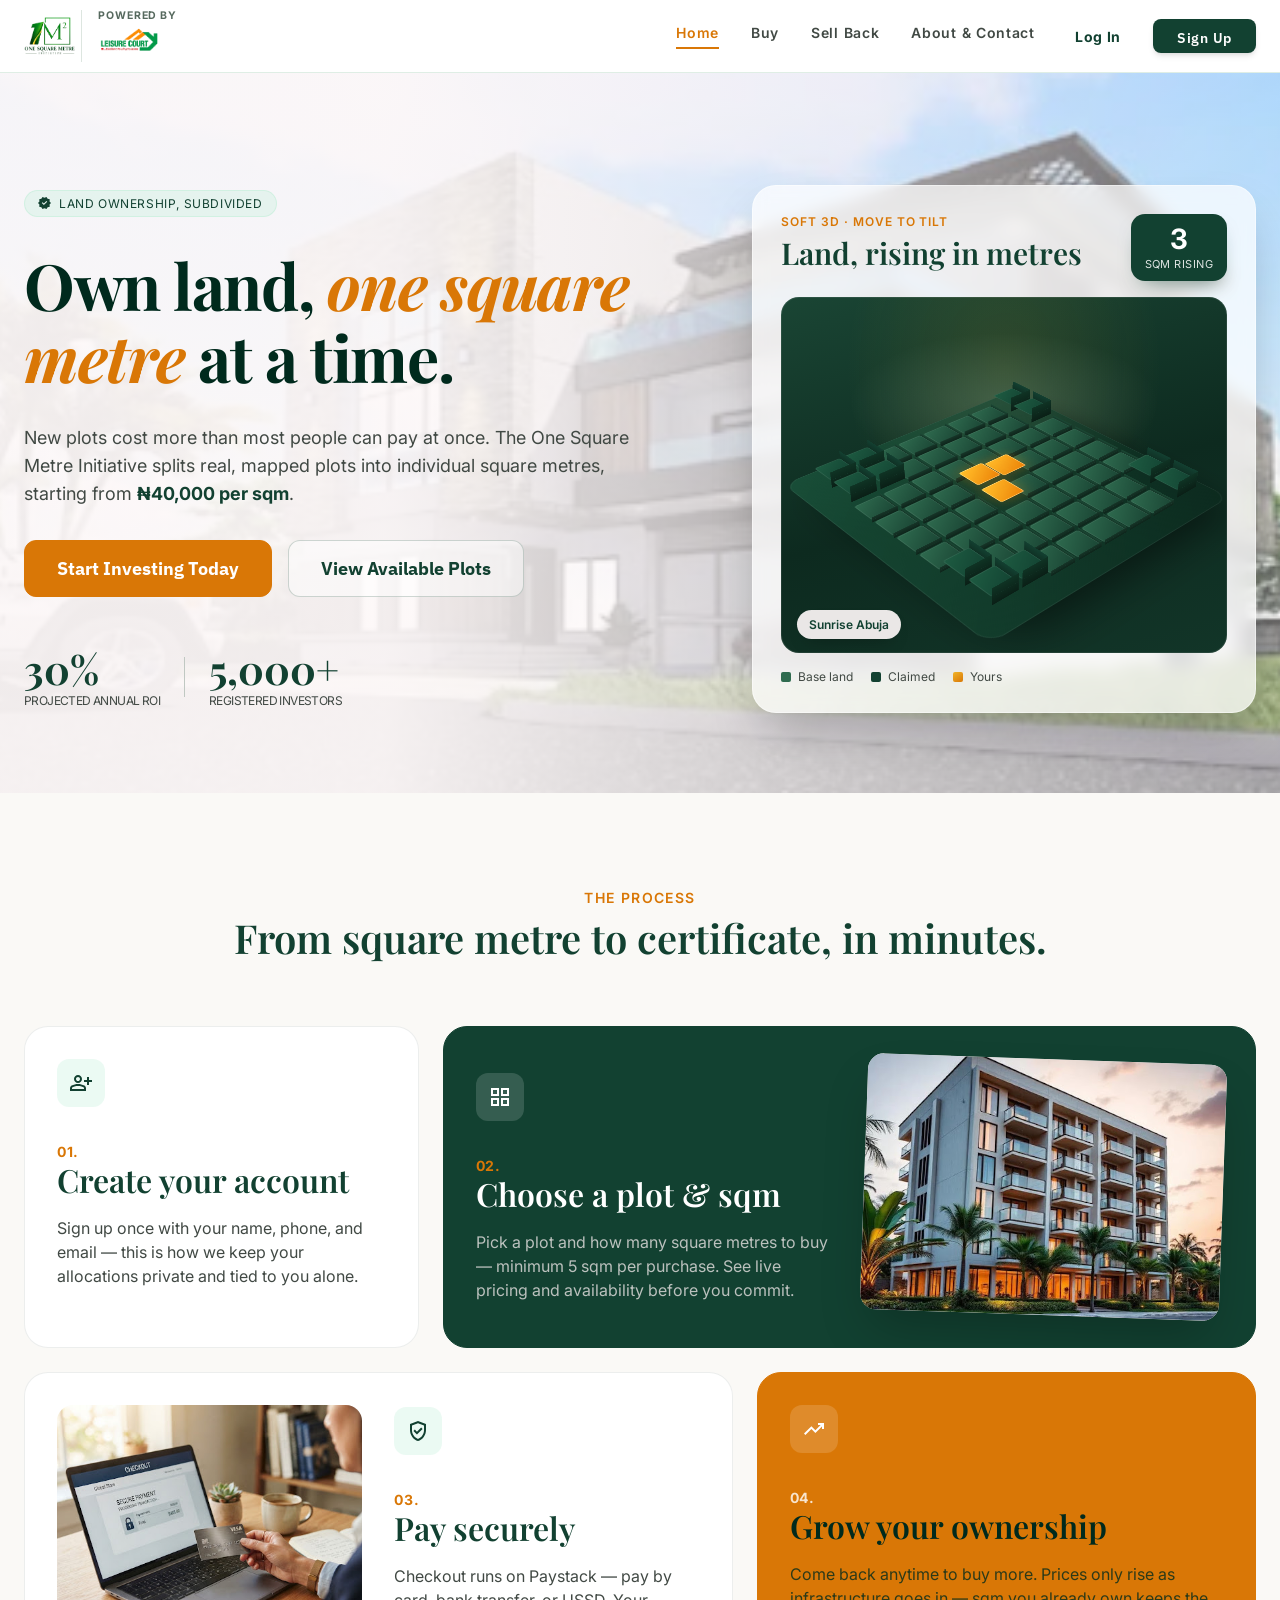
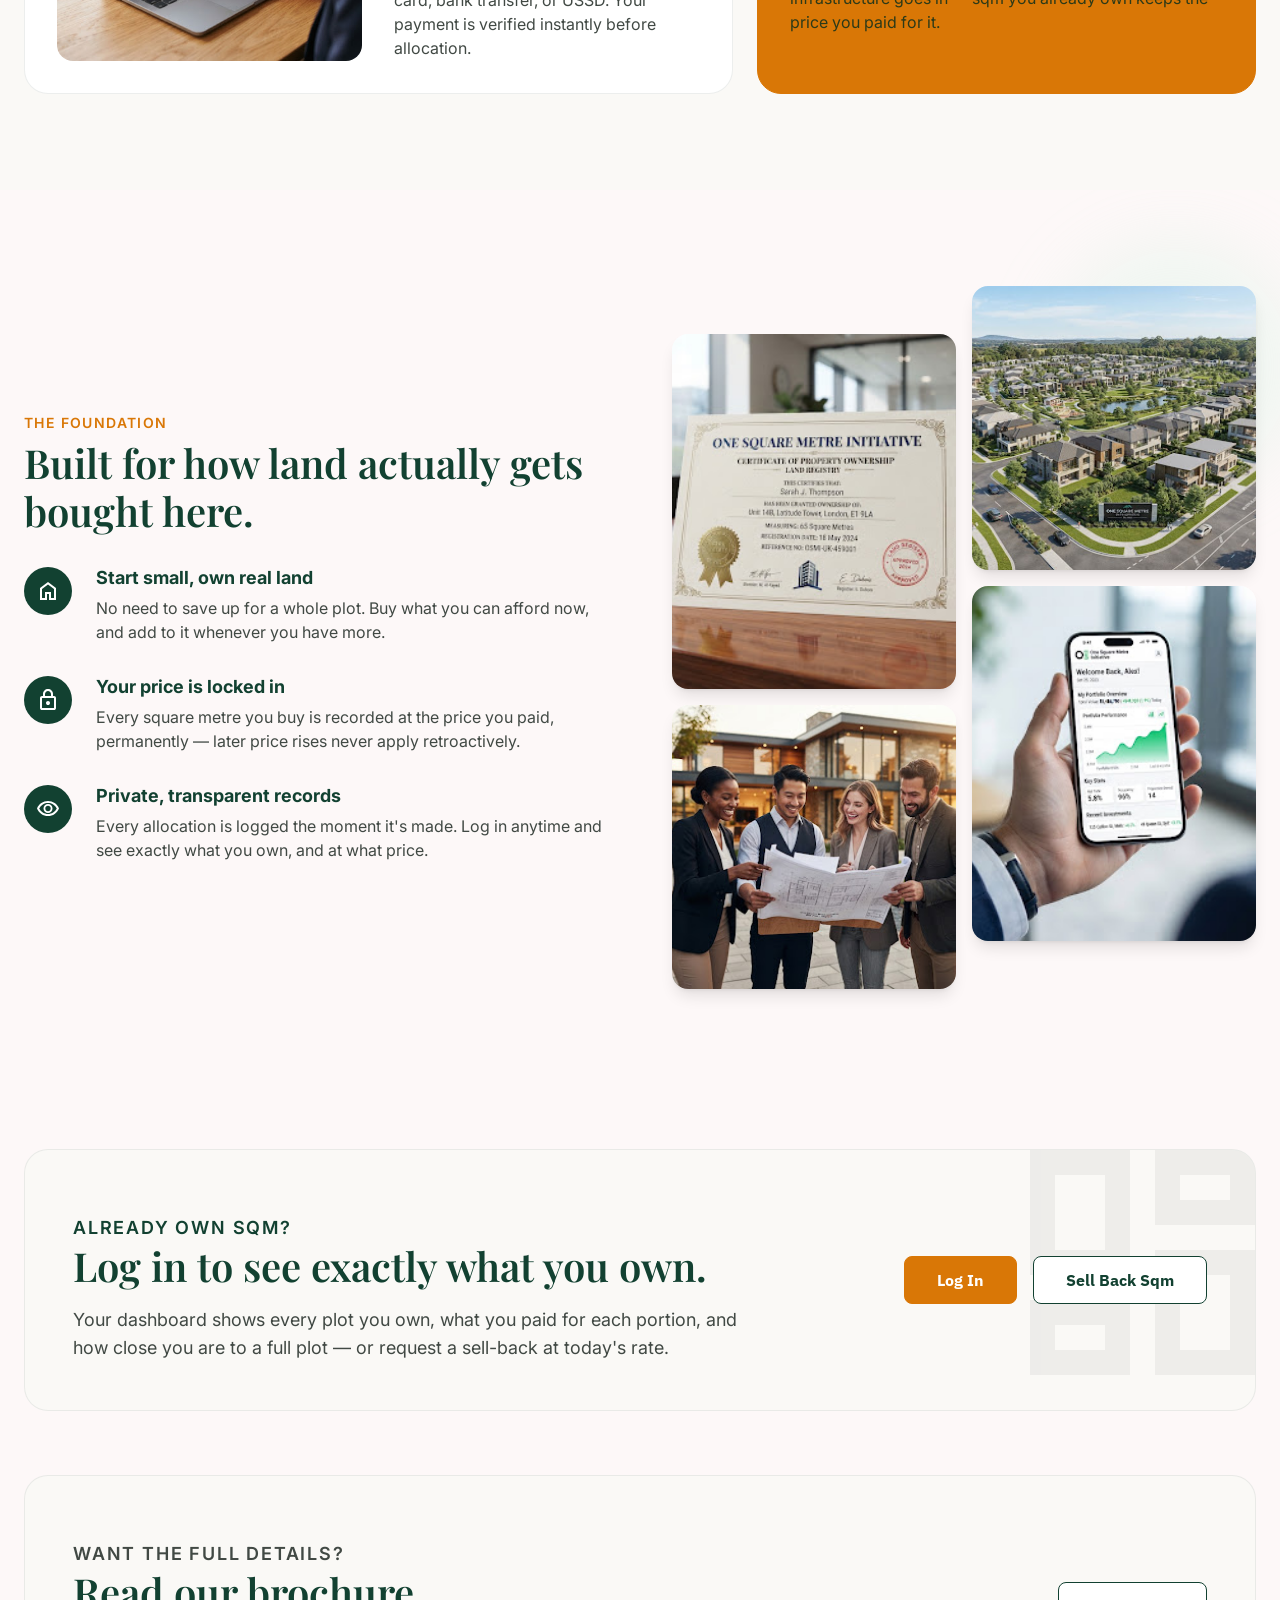
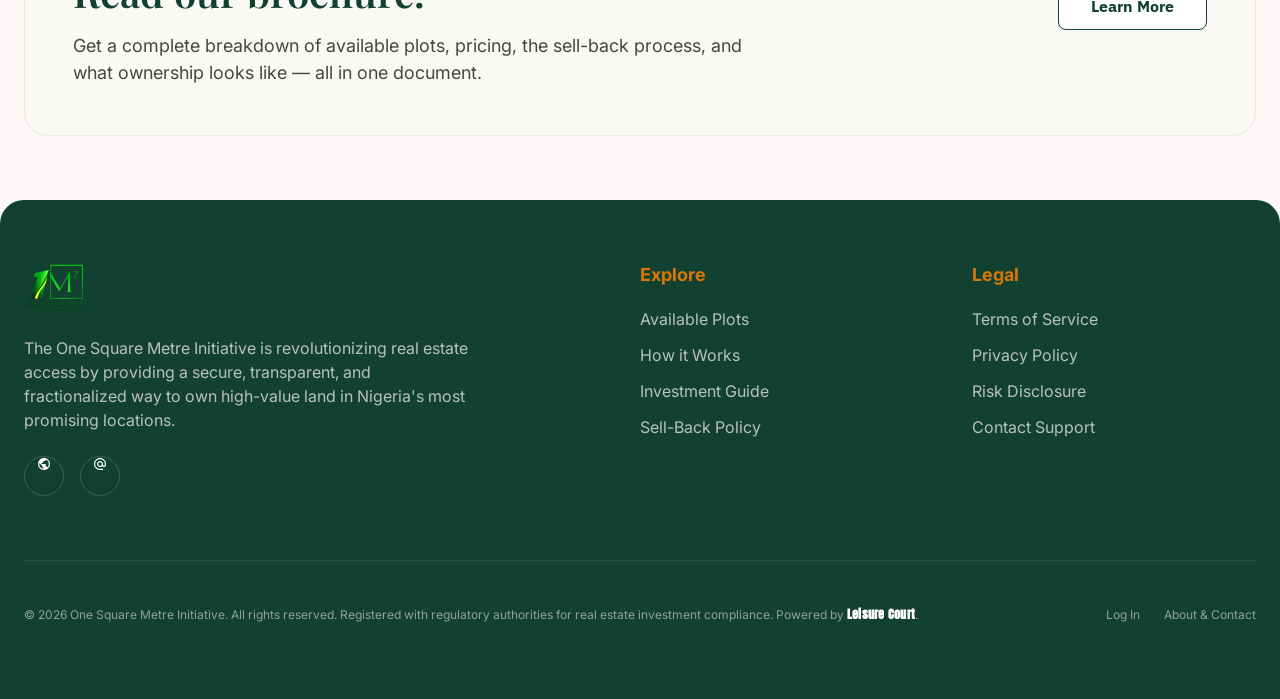
==== commit 6d2cf867: "Update live" ====
--- a/index.html
+++ b/index.html
@@ -548,6 +548,29 @@
           </div>
         </div>
       </section>
+
+      <section class="lp-brochure">
+        <div class="lp-brochure-card">
+          <div class="lp-brochure-copy">
+            <p class="lp-label">Want the full details?</p>
+            <h2 class="lp-title">Read our brochure.</h2>
+            <p>
+              Get a complete breakdown of available plots, pricing, the
+              sell-back process, and what ownership looks like — all in one
+              document.
+            </p>
+          </div>
+          <div class="lp-brochure-actions">
+            <a
+              href="assets/one-square-meter-brochure.pdf"
+              target="_blank"
+              rel="noopener"
+              class="btn btn-outline-green btn-sm"
+              >Learn More</a
+            >
+          </div>
+        </div>
+      </section>
     </main>
 
     <footer class="site-footer">
--- a/css/landing.css
+++ b/css/landing.css
@@ -1608,6 +1608,38 @@
   flex-shrink: 0;
 }
 
+body.page-landing .lp-brochure {
+  padding: 0 24px 64px;
+}
+
+body.page-landing .lp-brochure-card {
+  max-width: 1232px;
+  margin: 0 auto;
+  background: var(--lp-sand);
+  border: 1px solid var(--lp-border);
+  border-radius: var(--lp-radius);
+  padding: 48px;
+  display: flex;
+  align-items: center;
+  justify-content: space-between;
+  gap: 32px;
+}
+
+body.page-landing .lp-brochure-copy {
+  max-width: 672px;
+}
+
+body.page-landing .lp-brochure-copy p {
+  font-size: 18px;
+  line-height: 1.55;
+  color: var(--lp-muted);
+  margin: 16px 0 0;
+}
+
+body.page-landing .lp-brochure-actions {
+  flex-shrink: 0;
+}
+
 /* ---------- footer ---------- */
 body.page-landing .site-footer {
   background: var(--lp-green);
@@ -1828,6 +1860,12 @@
     padding: 32px;
   }
 
+  body.page-landing .lp-brochure-card {
+    flex-direction: column;
+    align-items: flex-start;
+    padding: 32px;
+  }
+
   body.page-landing .lp-footer-grid {
     grid-template-columns: 1fr;
     gap: 36px;
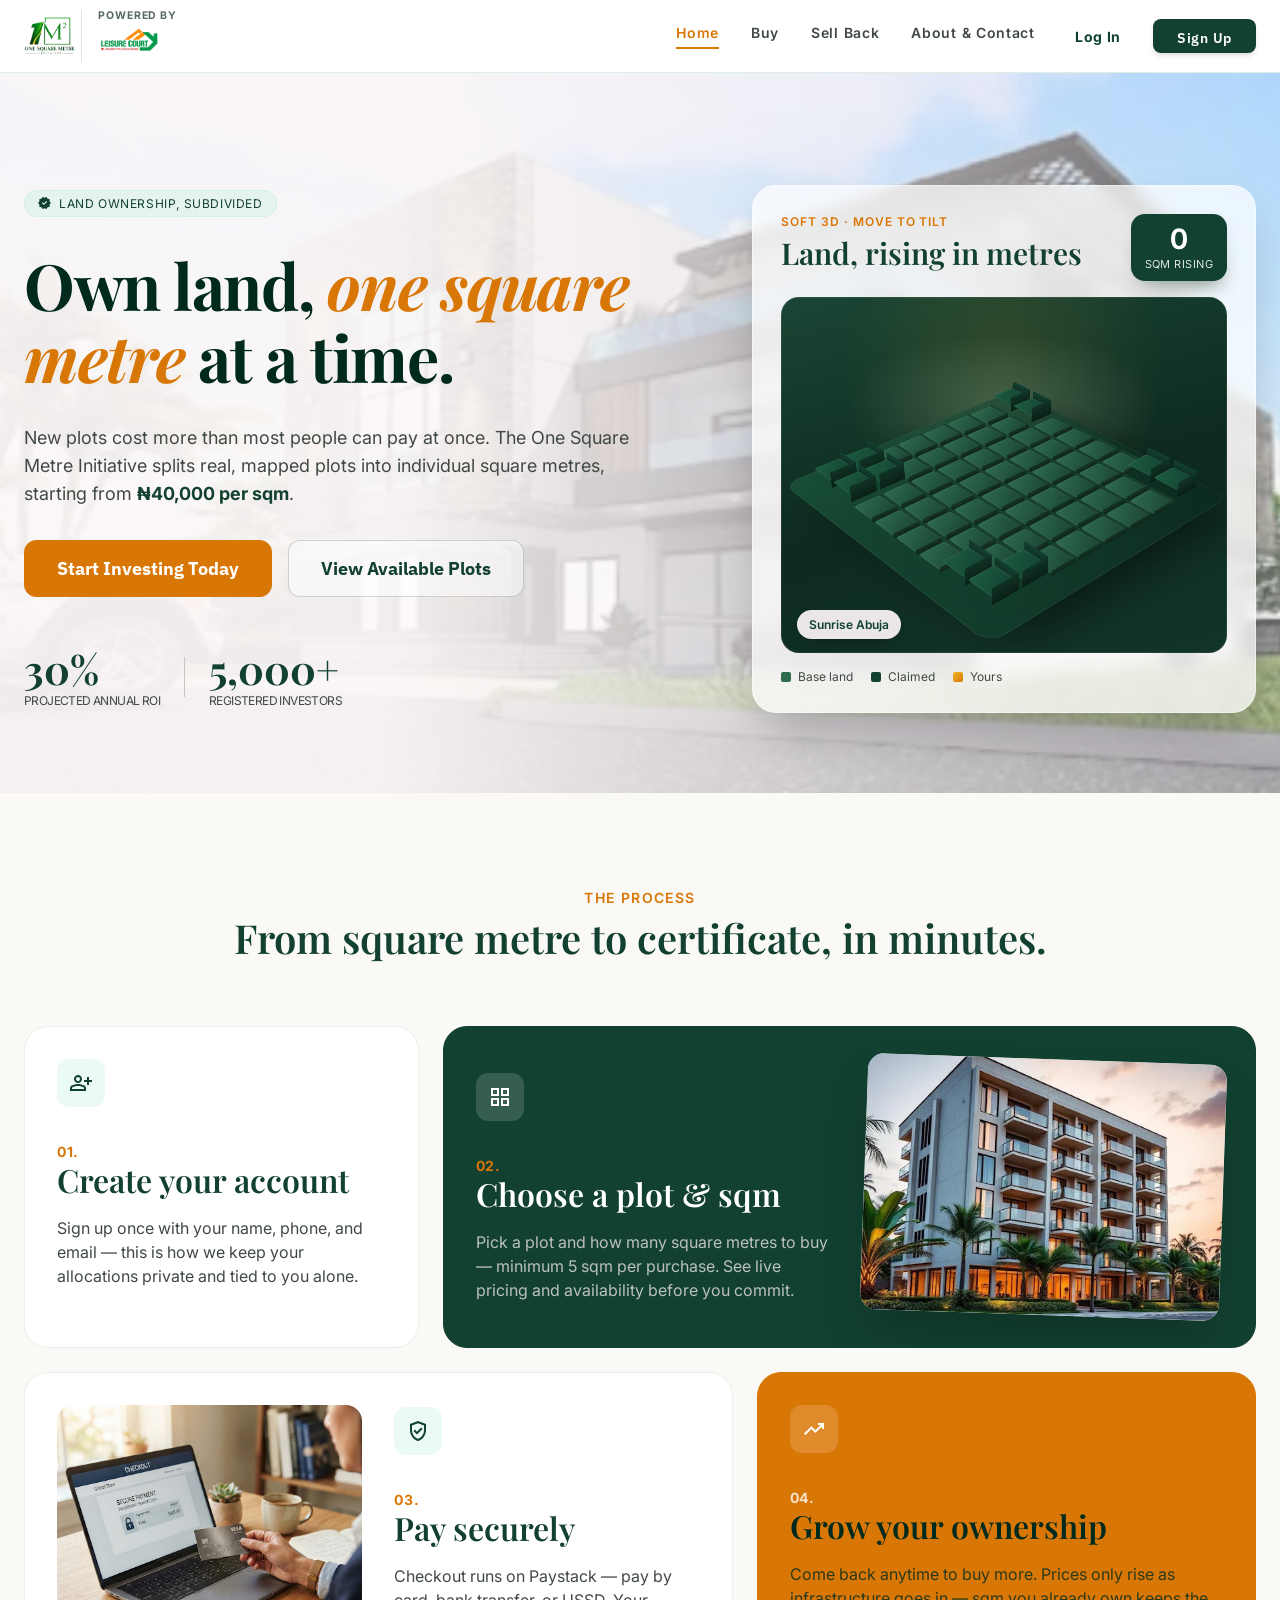
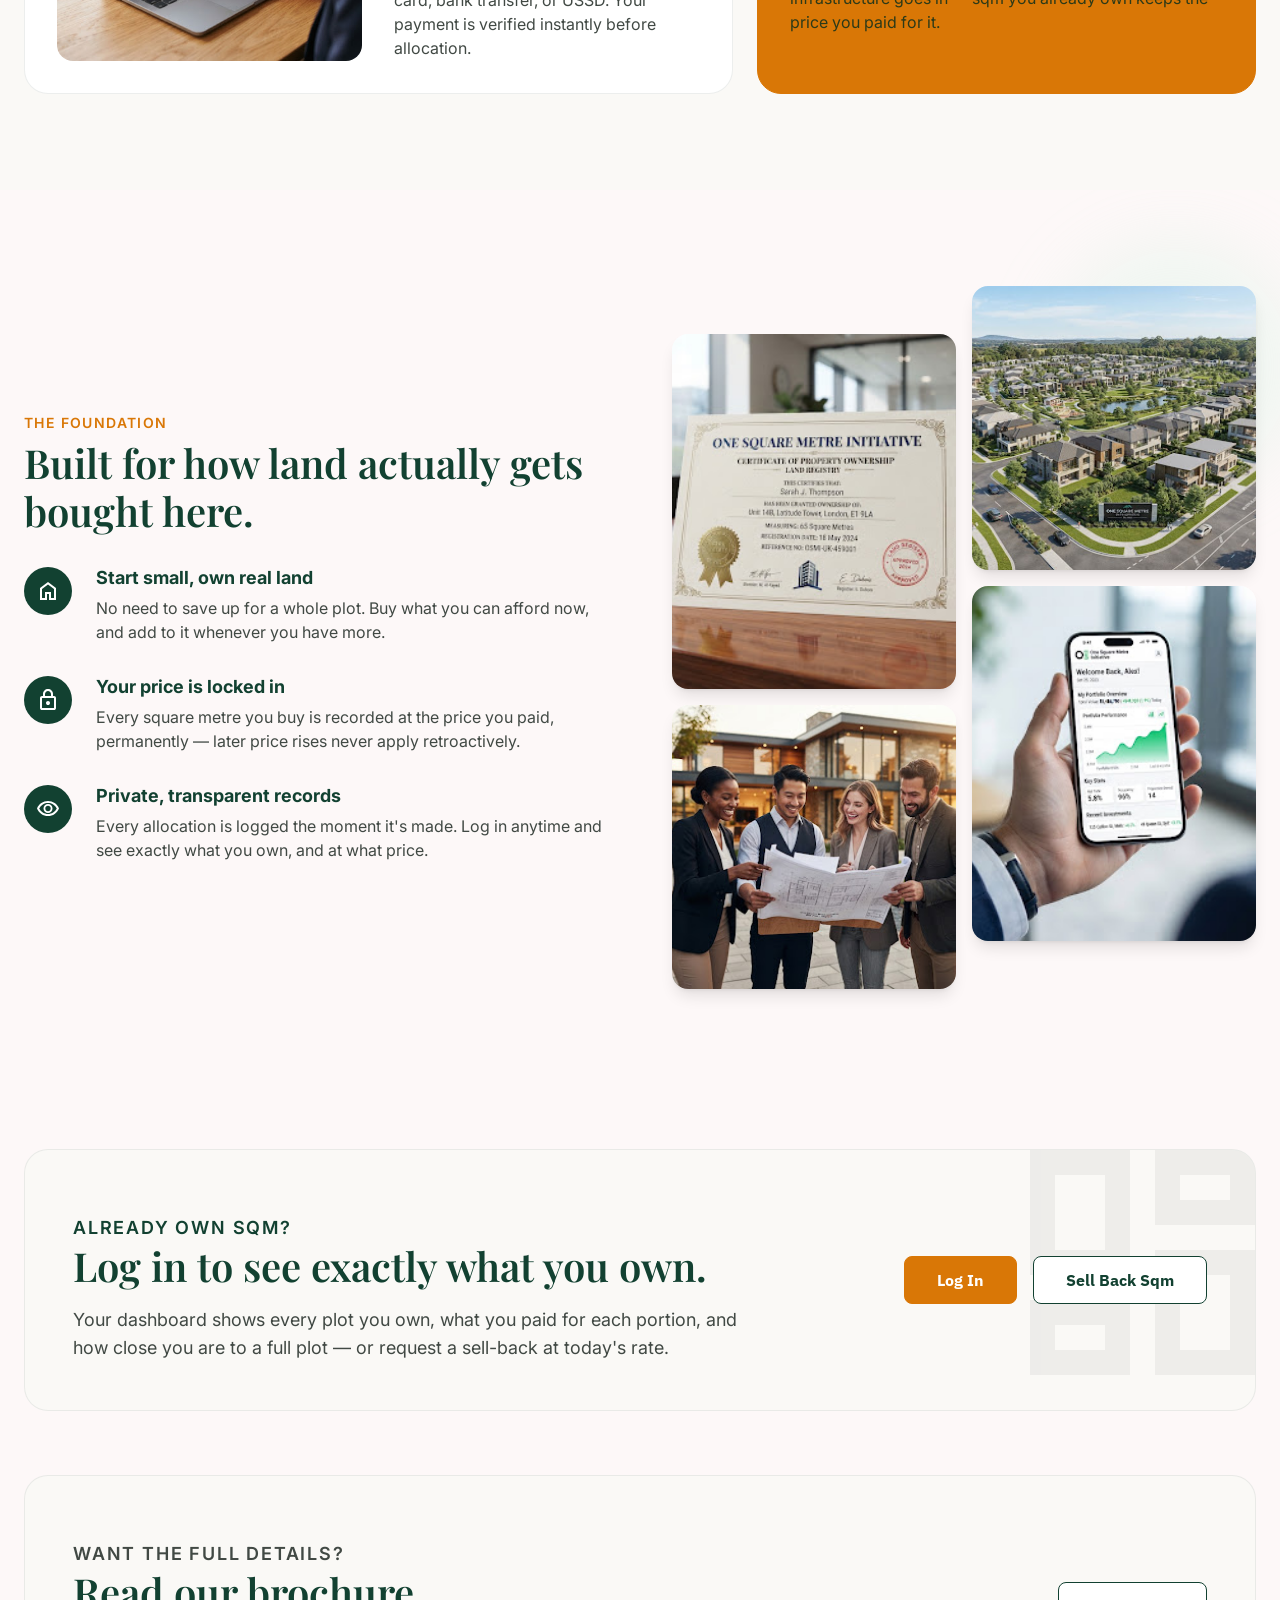
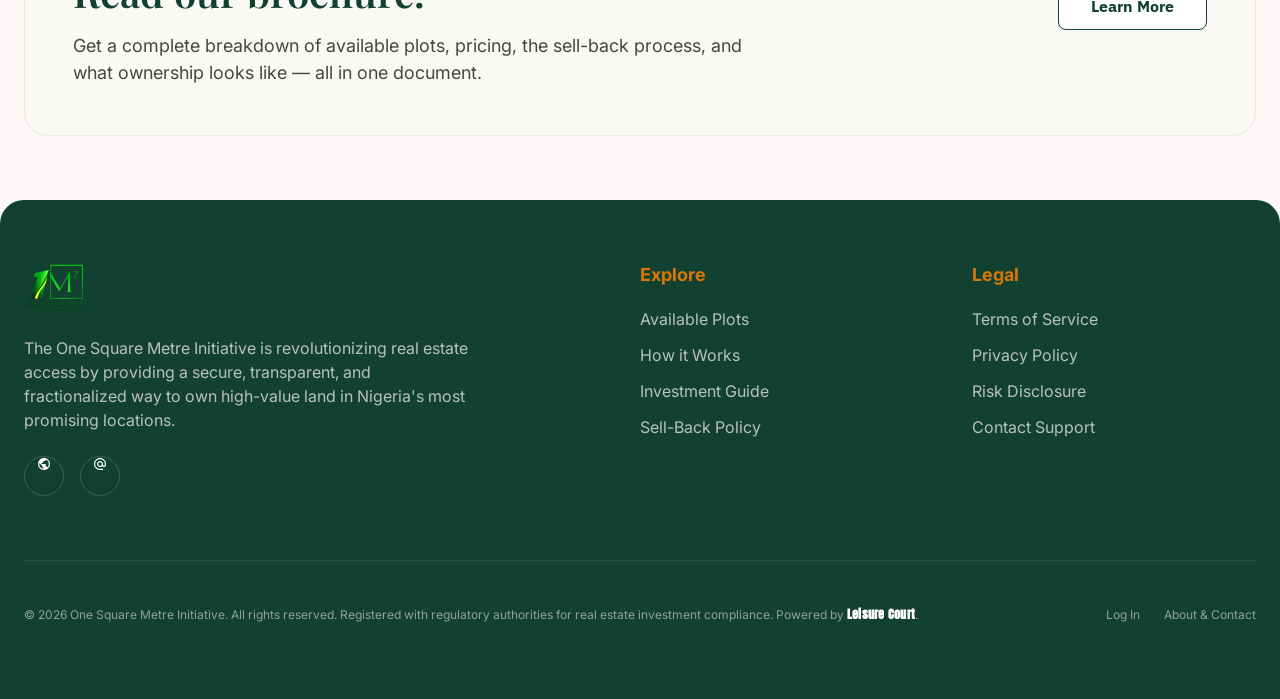
==== commit 826fb758: "Update speed" ====
--- a/index.html
+++ b/index.html
@@ -3,7 +3,7 @@
   <head>
     <meta charset="UTF-8" />
     <meta name="viewport" content="width=device-width, initial-scale=1.0" />
-    <title>One Square Meter Initiative</title>
+    <title>One Square Metre Initiative</title>
     <meta
       name="description"
       content="Own land one square metre at a time. Buy affordable portions of real plots, watch your ownership grow, and sell back anytime."
@@ -23,7 +23,7 @@
       <div class="nav-inner">
         <div style="display: flex; align-items: center">
           <a class="brand" href="index.html">
-            <img src="assets/osmi-logo.png" alt="One Square Meter Initiative" />
+            <img src="assets/osmi-logo.png" alt="One Square Metre Initiative" />
           </a>
           <div class="powered-by">
             <div>
--- a/css/site.css
+++ b/css/site.css
@@ -1,5 +1,5 @@
 /* ============================================================
-   ONE SQUARE METER INITIATIVE — SHARED SITE STYLES
+   ONE SQUARE METRE INITIATIVE — SHARED SITE STYLES
    White canvas, green + gold identity (from the 1M² mark), a touch
    of orange. Same fine grid-paper background as before, recolored
    for a light theme instead of the old navy/brass blueprint.
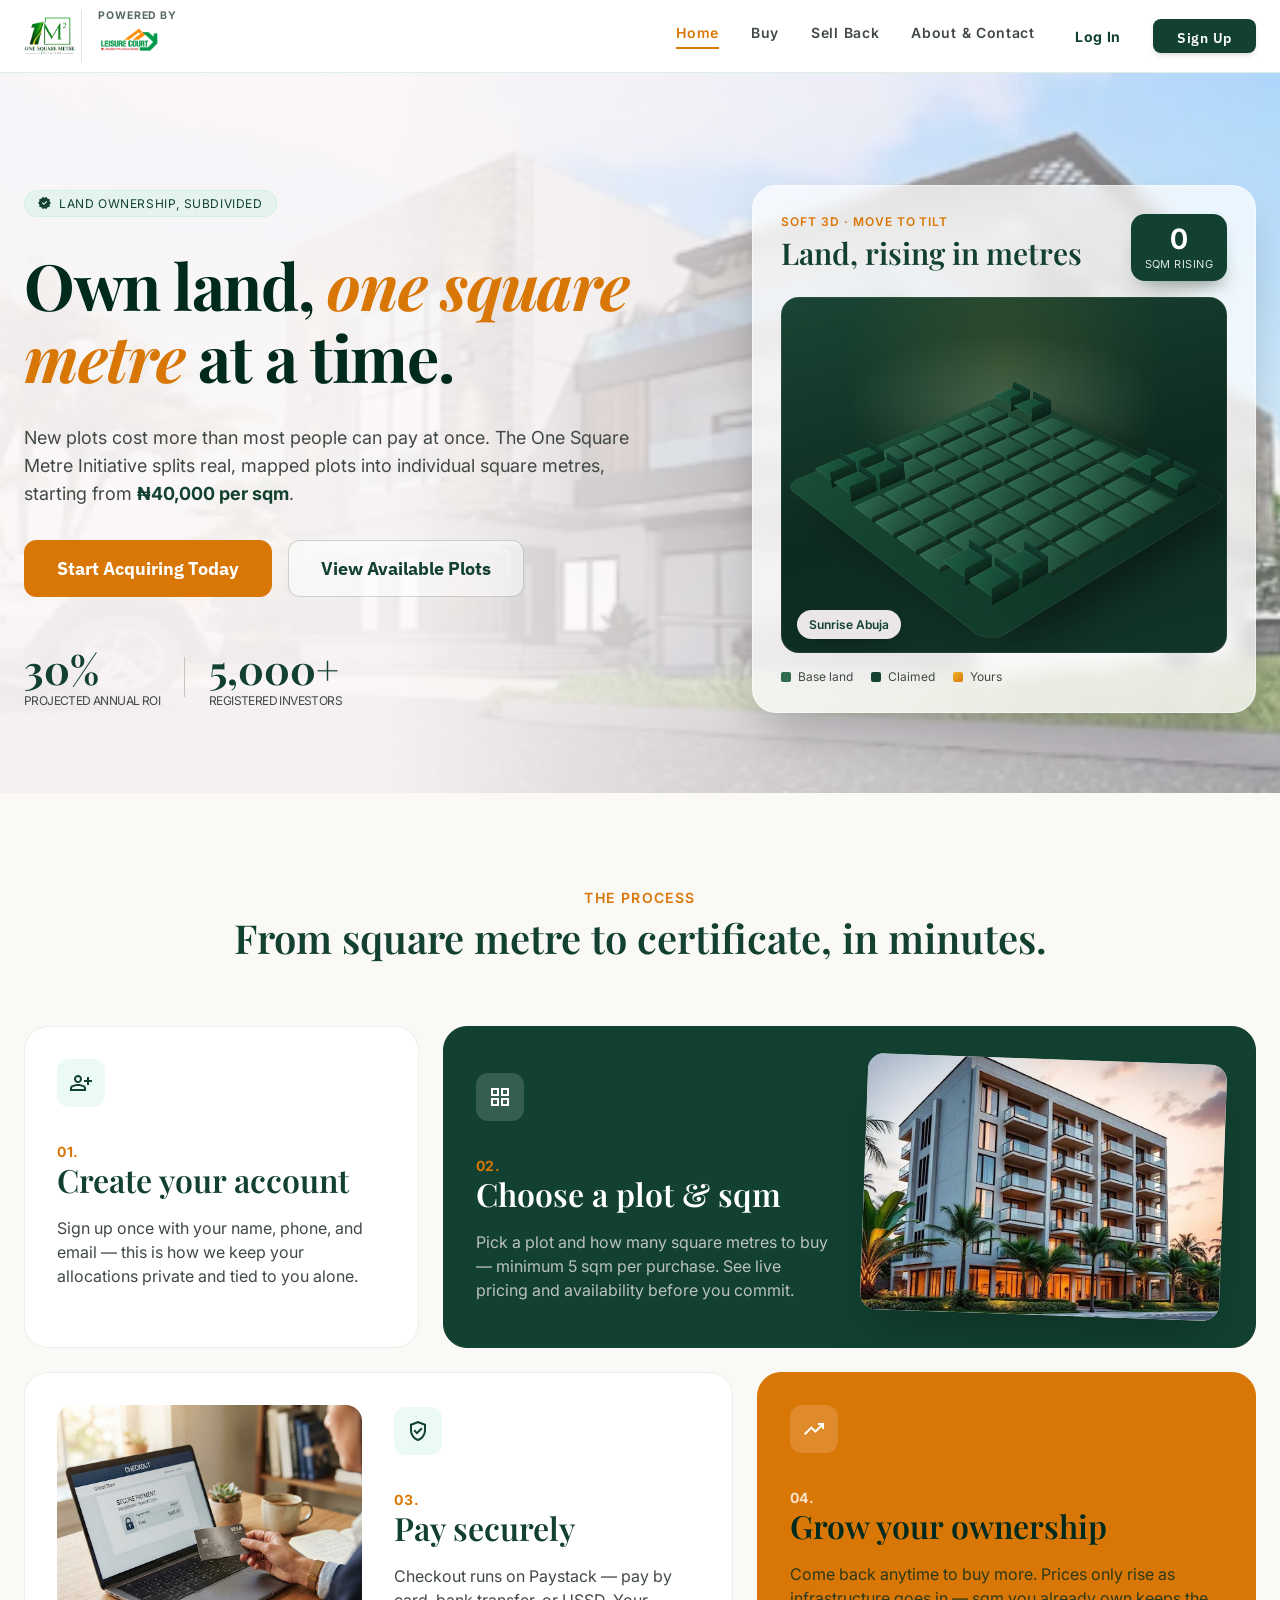
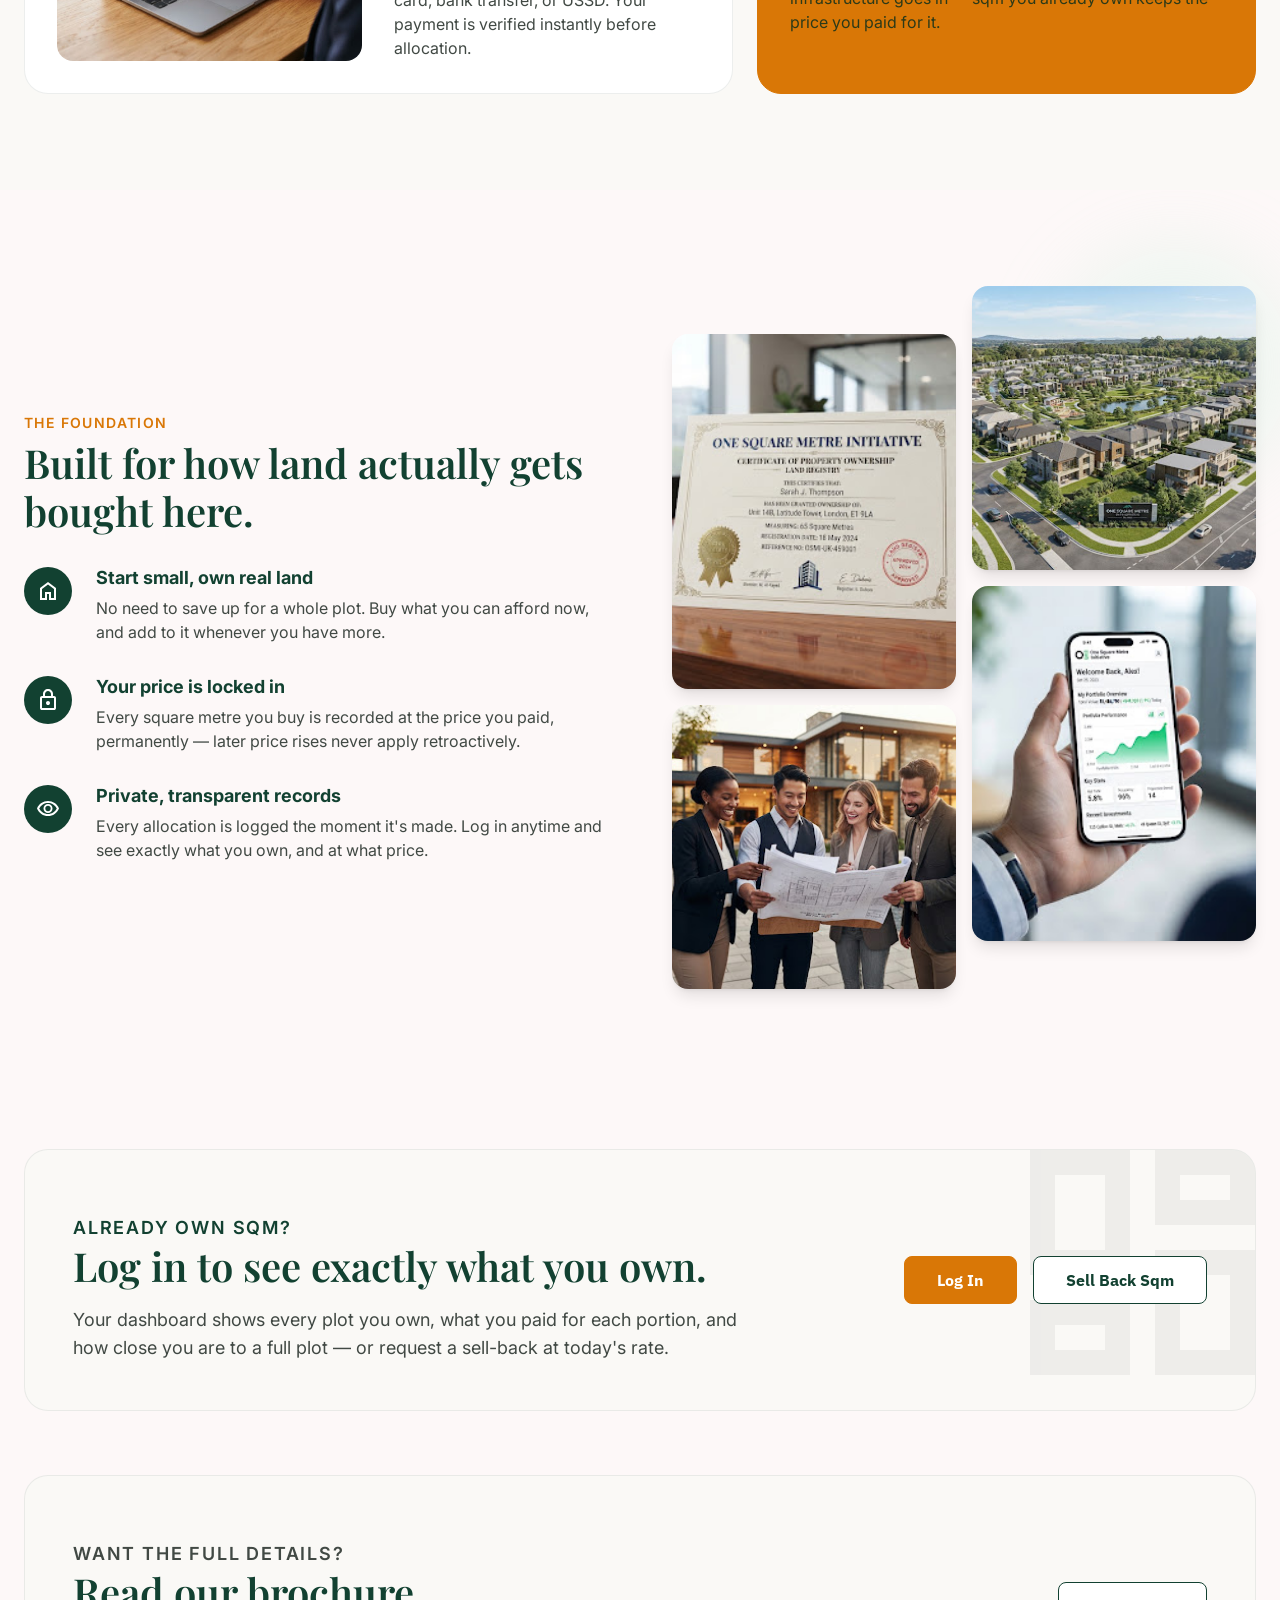
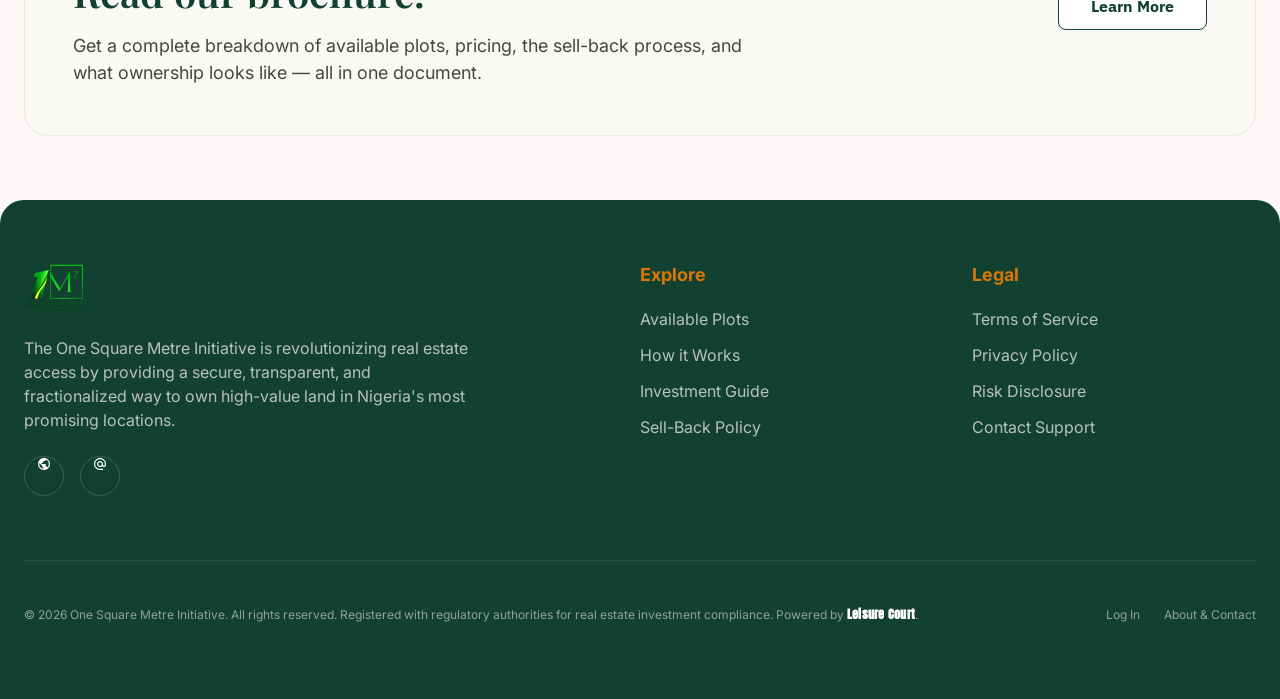
==== commit cb3befe6: "Update" ====
--- a/index.html
+++ b/index.html
@@ -105,7 +105,7 @@
             </p>
             <div class="lp-hero-actions auth-logged-out" data-show="flex">
               <a href="signup.html" class="btn btn-orange"
-                >Start Investing Today</a
+                >Start Acquiring Today</a
               >
               <a href="buy.html" class="btn btn-ghost">View Available Plots</a>
             </div>
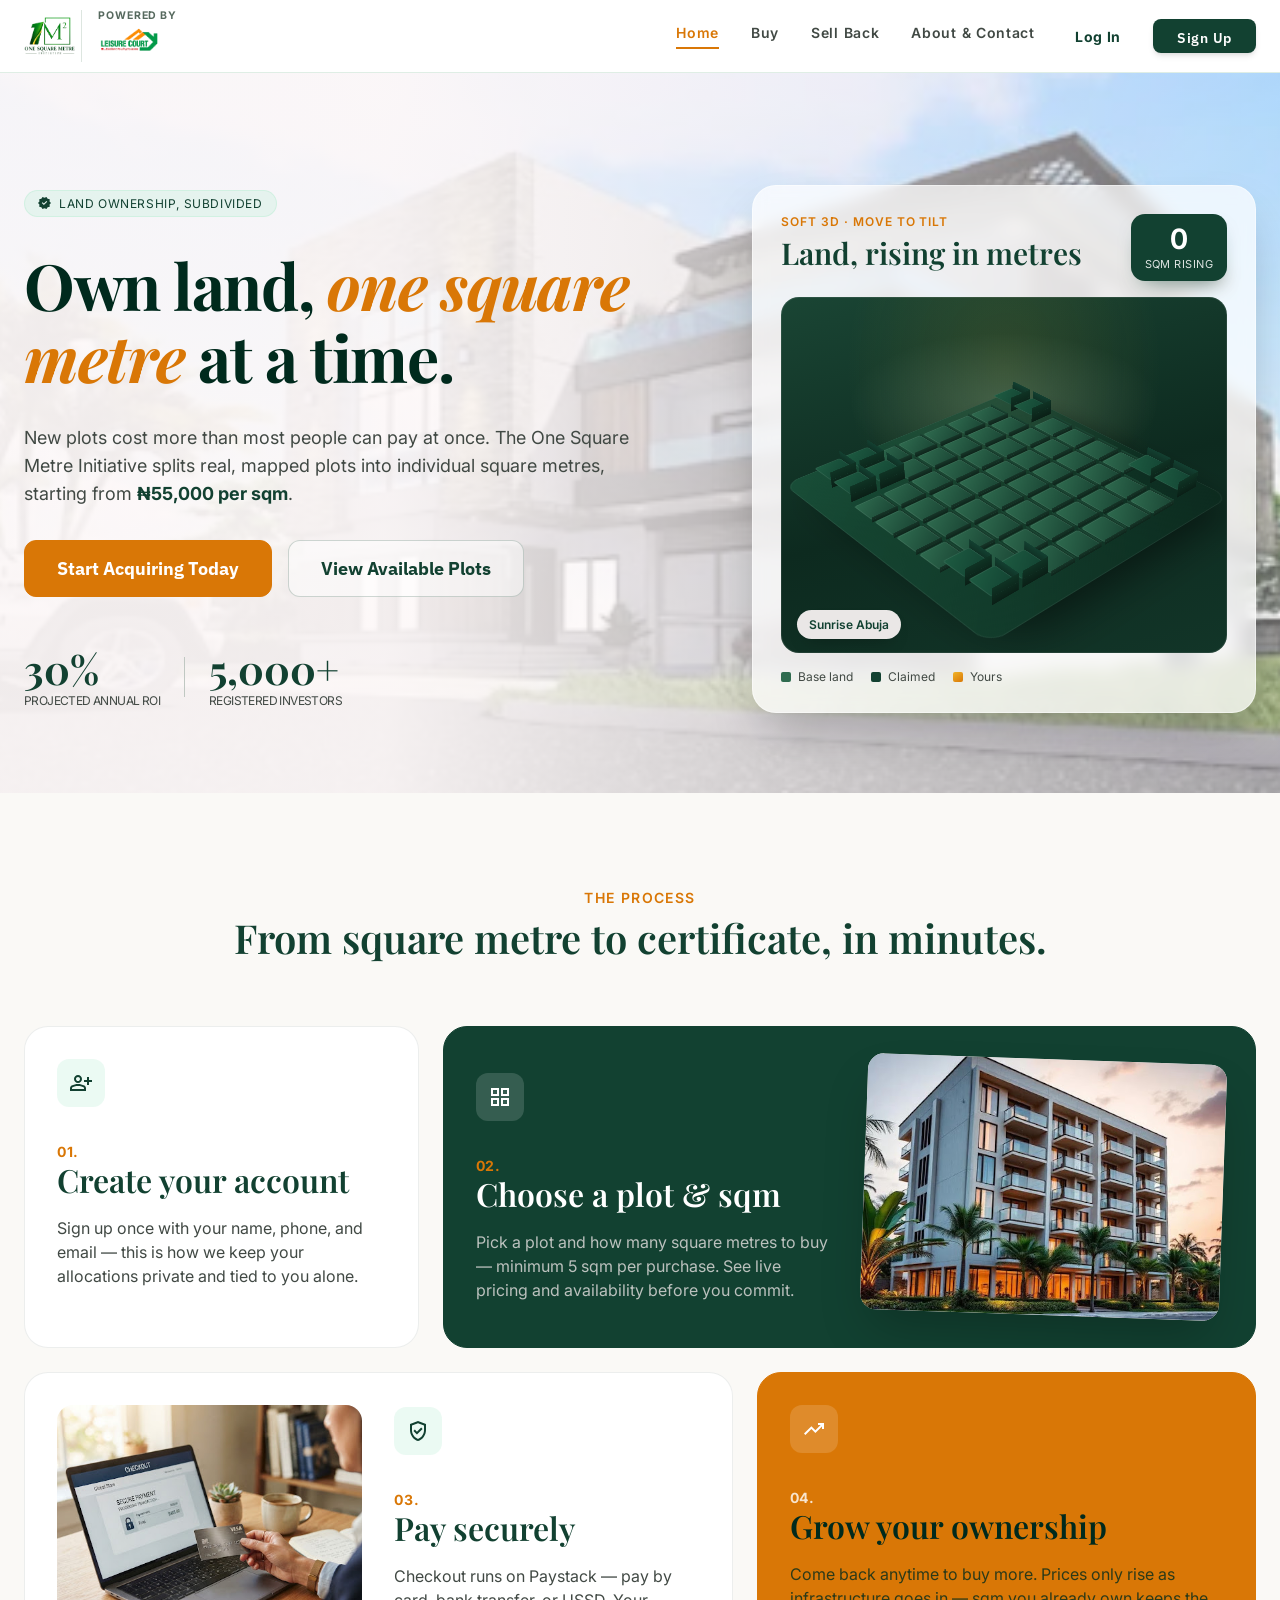
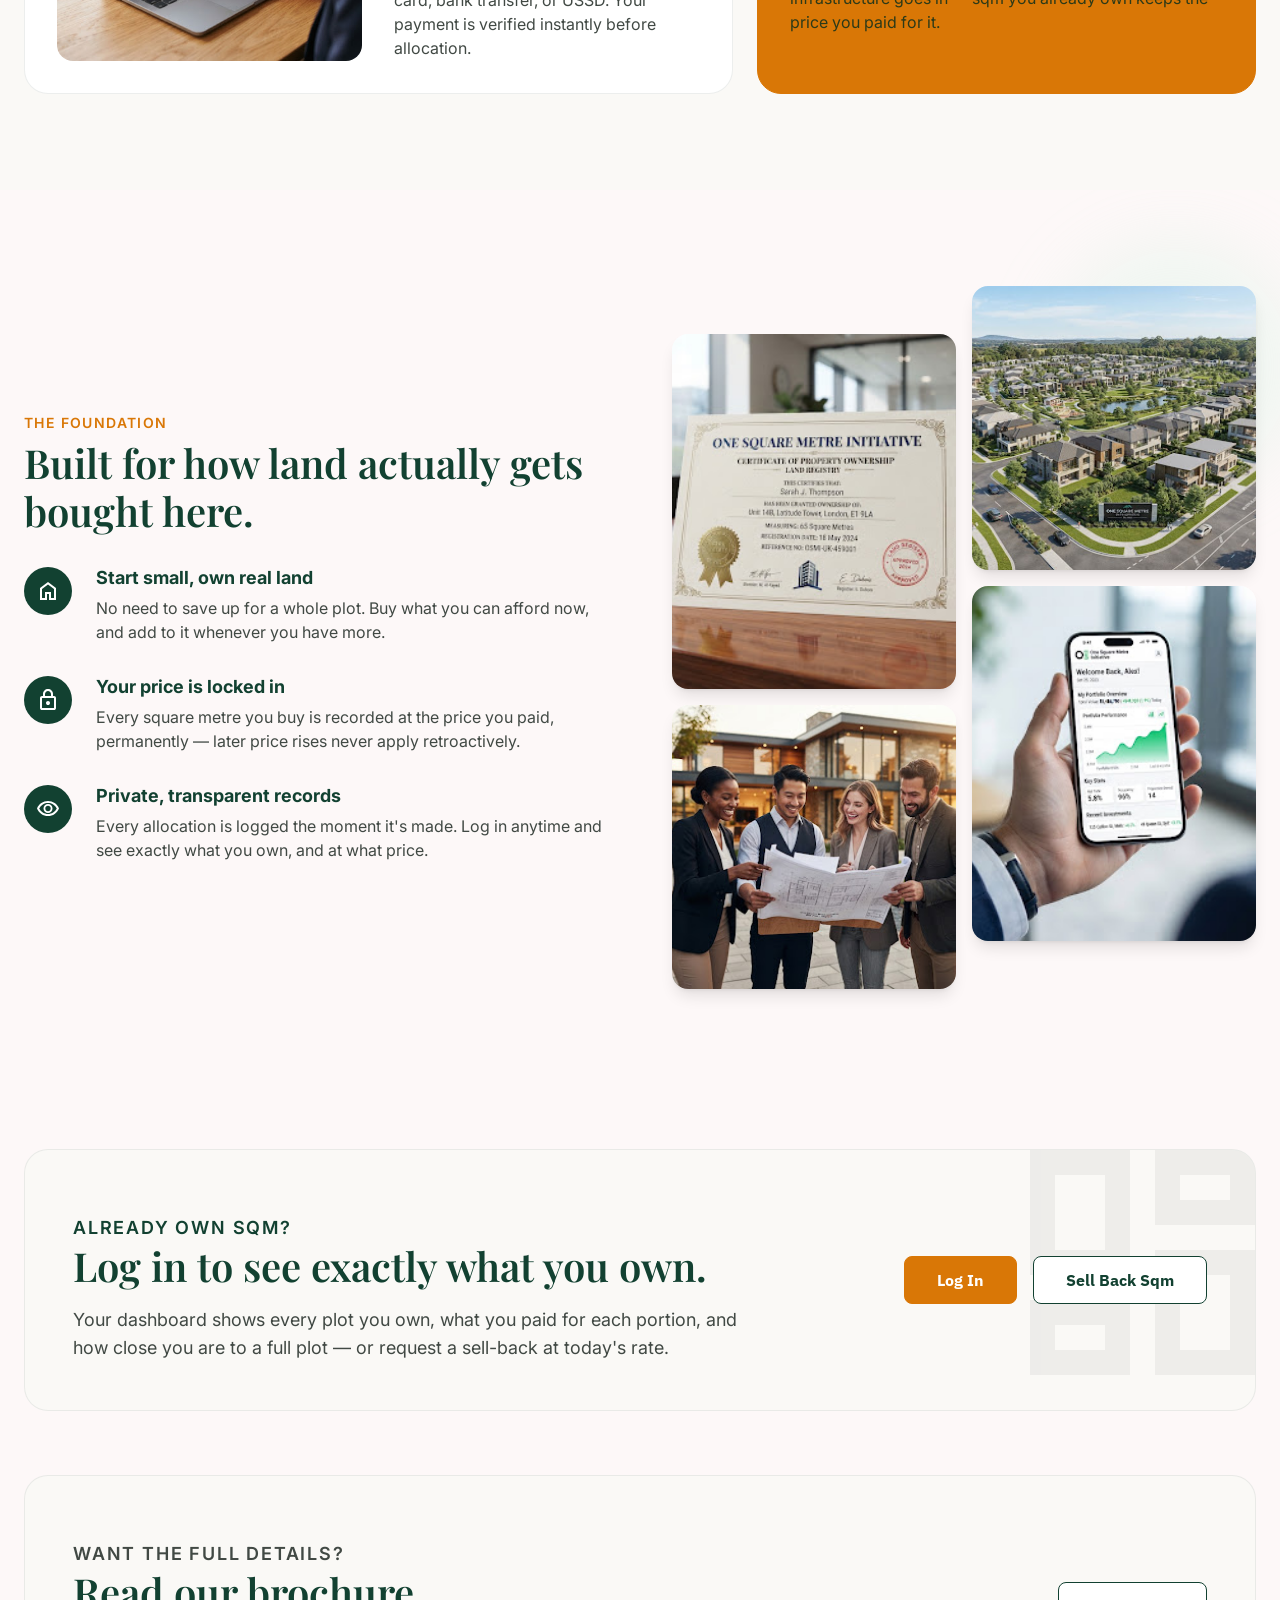
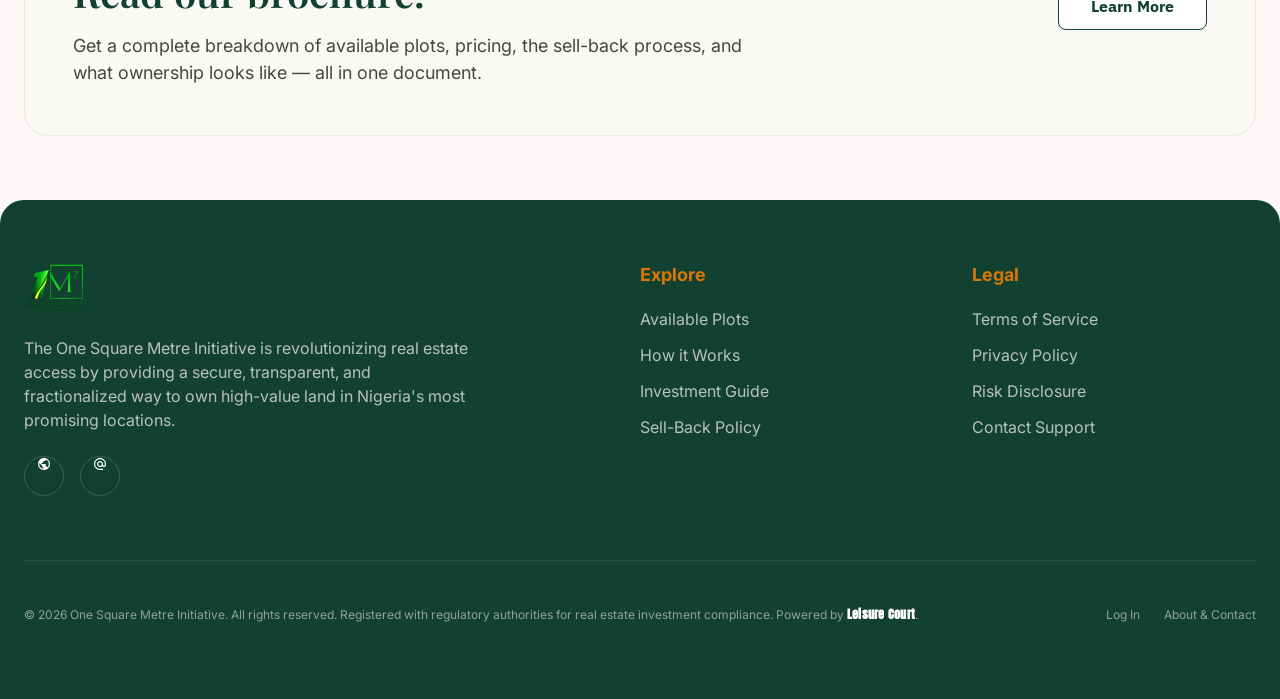
==== commit f2d8371c: "Update" ====
--- a/index.html
+++ b/index.html
@@ -101,7 +101,7 @@
             <p class="lede">
               New plots cost more than most people can pay at once. The One
               Square Metre Initiative splits real, mapped plots into individual
-              square metres, starting from <strong>₦40,000 per sqm</strong>.
+              square metres, starting from <strong>₦55,000 per sqm</strong>.
             </p>
             <div class="lp-hero-actions auth-logged-out" data-show="flex">
               <a href="signup.html" class="btn btn-orange"
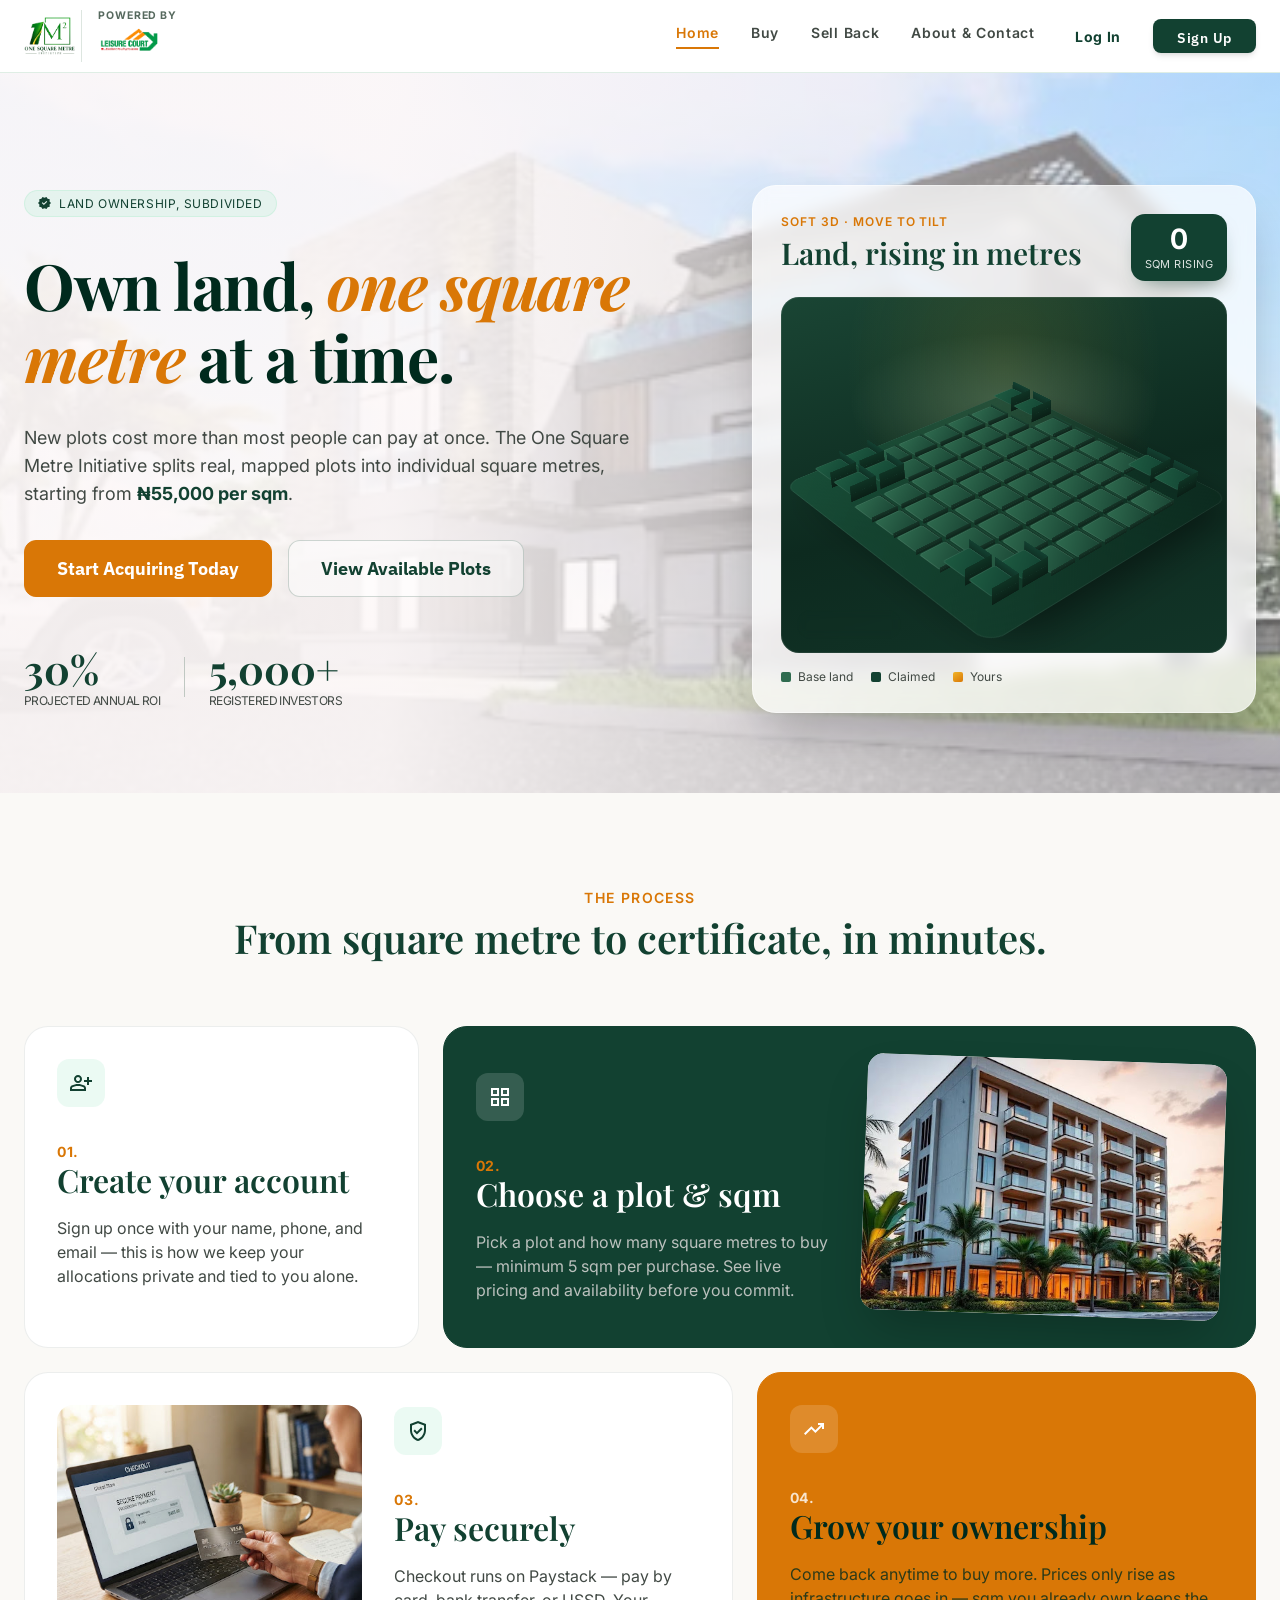
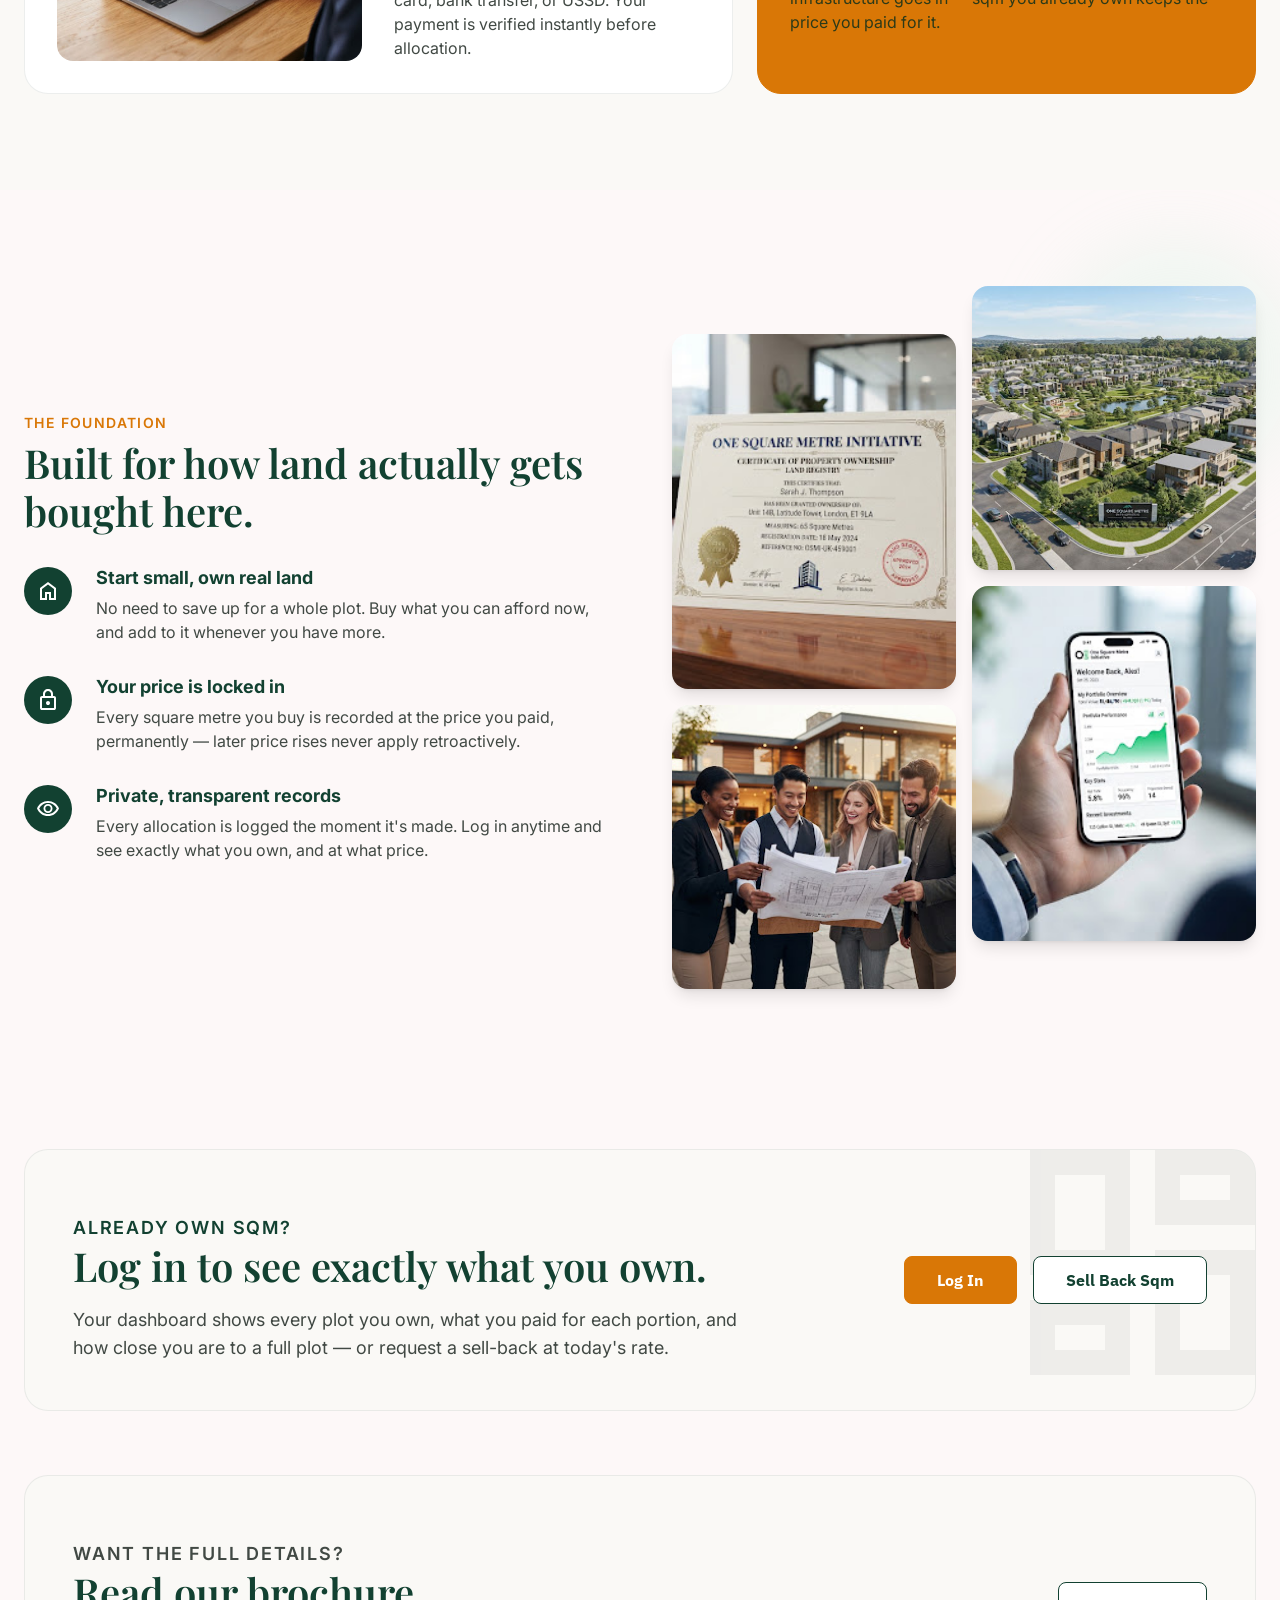
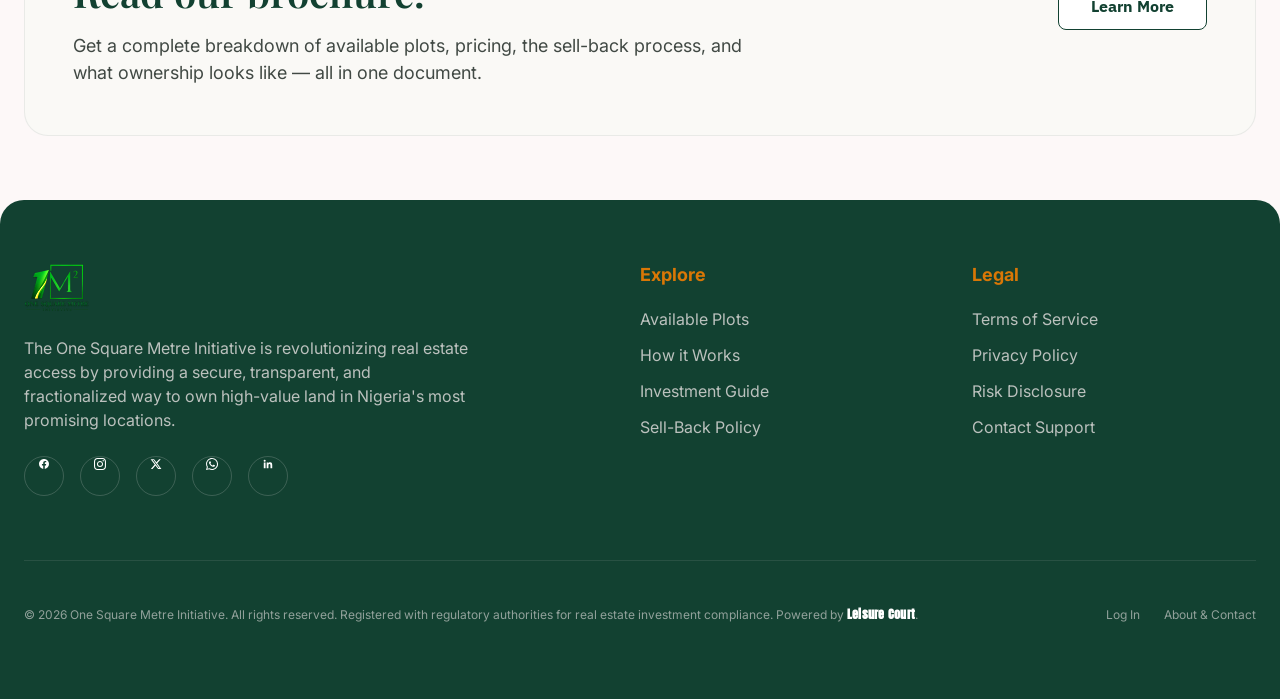
==== commit 886b1777: "Wpdate" ====
--- a/index.html
+++ b/index.html
@@ -587,17 +587,62 @@
               to own high-value land in Nigeria's most promising locations.
             </p>
             <div class="lp-social">
-              <a href="#" aria-label="X (Twitter)">
-                <img
-                  src="assets/landing/icon-x.svg"
+              <a
+                href="https://www.facebook.com/Leisurecourtestateltd"
+                target="_blank"
+                rel="noopener"
+                aria-label="Facebook"
+              >
+                <img
+                  src="assets/landing/icon-fb.svg"
                   alt=""
                   width="12"
                   height="12"
                 />
               </a>
-              <a href="#" aria-label="Instagram">
+              <a
+                href="https://www.instagram.com/leisure_court?igsh=MXQ2bms3dzcxYnVwYQ=="
+                target="_blank"
+                rel="noopener"
+                aria-label="Instagram"
+              >
                 <img
                   src="assets/landing/icon-ig.svg"
+                  alt=""
+                  width="12"
+                  height="12"
+                />
+              </a>
+              <a
+                href="https://x.com/leisurecourtt?s=11"
+                target="_blank"
+                rel="noopener"
+                aria-label="X (Twitter)"
+              >
+                <img
+                  src="assets/landing/icon-x.svg"
+                  alt=""
+                  width="12"
+                  height="12"
+                />
+              </a>
+              <a
+                href="https://wa.me/2348171420000"
+                target="_blank"
+                rel="noopener"
+                aria-label="WhatsApp"
+              >
+                <img
+                  src="assets/landing/icon-wa.svg"
+                  alt=""
+                  width="12"
+                  height="12"
+                />
+              </a>
+              <!-- TODO: paste the LinkedIn page URL into this href when ready -->
+              <a href="#" aria-label="LinkedIn">
+                <img
+                  src="assets/landing/icon-li.svg"
                   alt=""
                   width="12"
                   height="12"
--- a/css/site.css
+++ b/css/site.css
@@ -223,7 +223,7 @@
 .panel h2, .panel h3{margin-top:0;}
 .card-grid{display:grid;grid-template-columns:repeat(2, 1fr);gap:18px;}
 @media (max-width:860px){ .card-grid{grid-template-columns:1fr;} }
-.card{background:var(--bg-panel);border:1px solid var(--panel-border);border-radius:var(--radius);padding:24px;display:flex;gap:16px;align-items:flex-start;}
+.card{background:var(--bg-panel);border:1px solid var(--panel-border);border-radius:var(--radius);padding:24px;display:flex;flex-direction:column;gap:8px;align-items:flex-start;}
 .card-icon{
   flex-shrink:0;width:46px;height:46px;border-radius:9px;
   background:var(--green-pale);color:var(--green);display:flex;align-items:center;justify-content:center;
@@ -233,7 +233,7 @@
 .card-body{flex:1;min-width:0;}
 .card .step-num{font-family:'IBM Plex Mono', monospace;font-size:12px;color:var(--green);letter-spacing:0.1em;margin-bottom:8px;}
 .card h3{font-size:16px;margin:0 0 8px;color:var(--ink);}
-.card p{font-size:13.5px;color:var(--ink-dim);line-height:1.6;margin:0;}
+.card p{font-size:13.5px;color:var(--ink-dim);line-height:1.6;margin:0;overflow-wrap:break-word;word-break:break-word;}
 
 .section-label{
   font-family:'IBM Plex Sans', sans-serif;font-size:13.5px;font-weight:700;letter-spacing:0.1em;text-transform:uppercase;
@@ -325,6 +325,37 @@
     margin-top:48px;
 }
 
+.value-growth-section{
+    margin-top:48px;
+}
+
+.referral-dash-section{
+    margin-top:48px;
+}
+
+.value-growth-stats .num{
+    font-size:clamp(15px, 4.2vw, 20px);
+    overflow-wrap:break-word;
+}
+
+@media (max-width:620px){
+    .value-growth-stats .stat{
+        min-width:100%;
+        border-right:none;
+        border-bottom:1px solid var(--grid-line-strong);
+    }
+    .value-growth-stats .stat:last-child{
+        border-bottom:none;
+    }
+}
+
+.value-growth-disclaimer{
+    font-style:italic;
+    border-top:1px solid var(--panel-border);
+    padding-top:14px;
+    margin-top:22px;
+}
+
 .plots-market-grid{
     display:grid;
     grid-template-columns:repeat(auto-fit,minmax(360px,1fr));
--- a/css/landing.css
+++ b/css/landing.css
@@ -1878,7 +1878,12 @@
   }
 
   body.page-landing .lp-hero-stats {
-    flex-wrap: wrap;
+    flex-wrap: nowrap;
+    gap: 16px;
+  }
+
+  body.page-landing .lp-stat-num {
+    font-size: 28px;
   }
 
   body.page-landing .lp-plot-head {
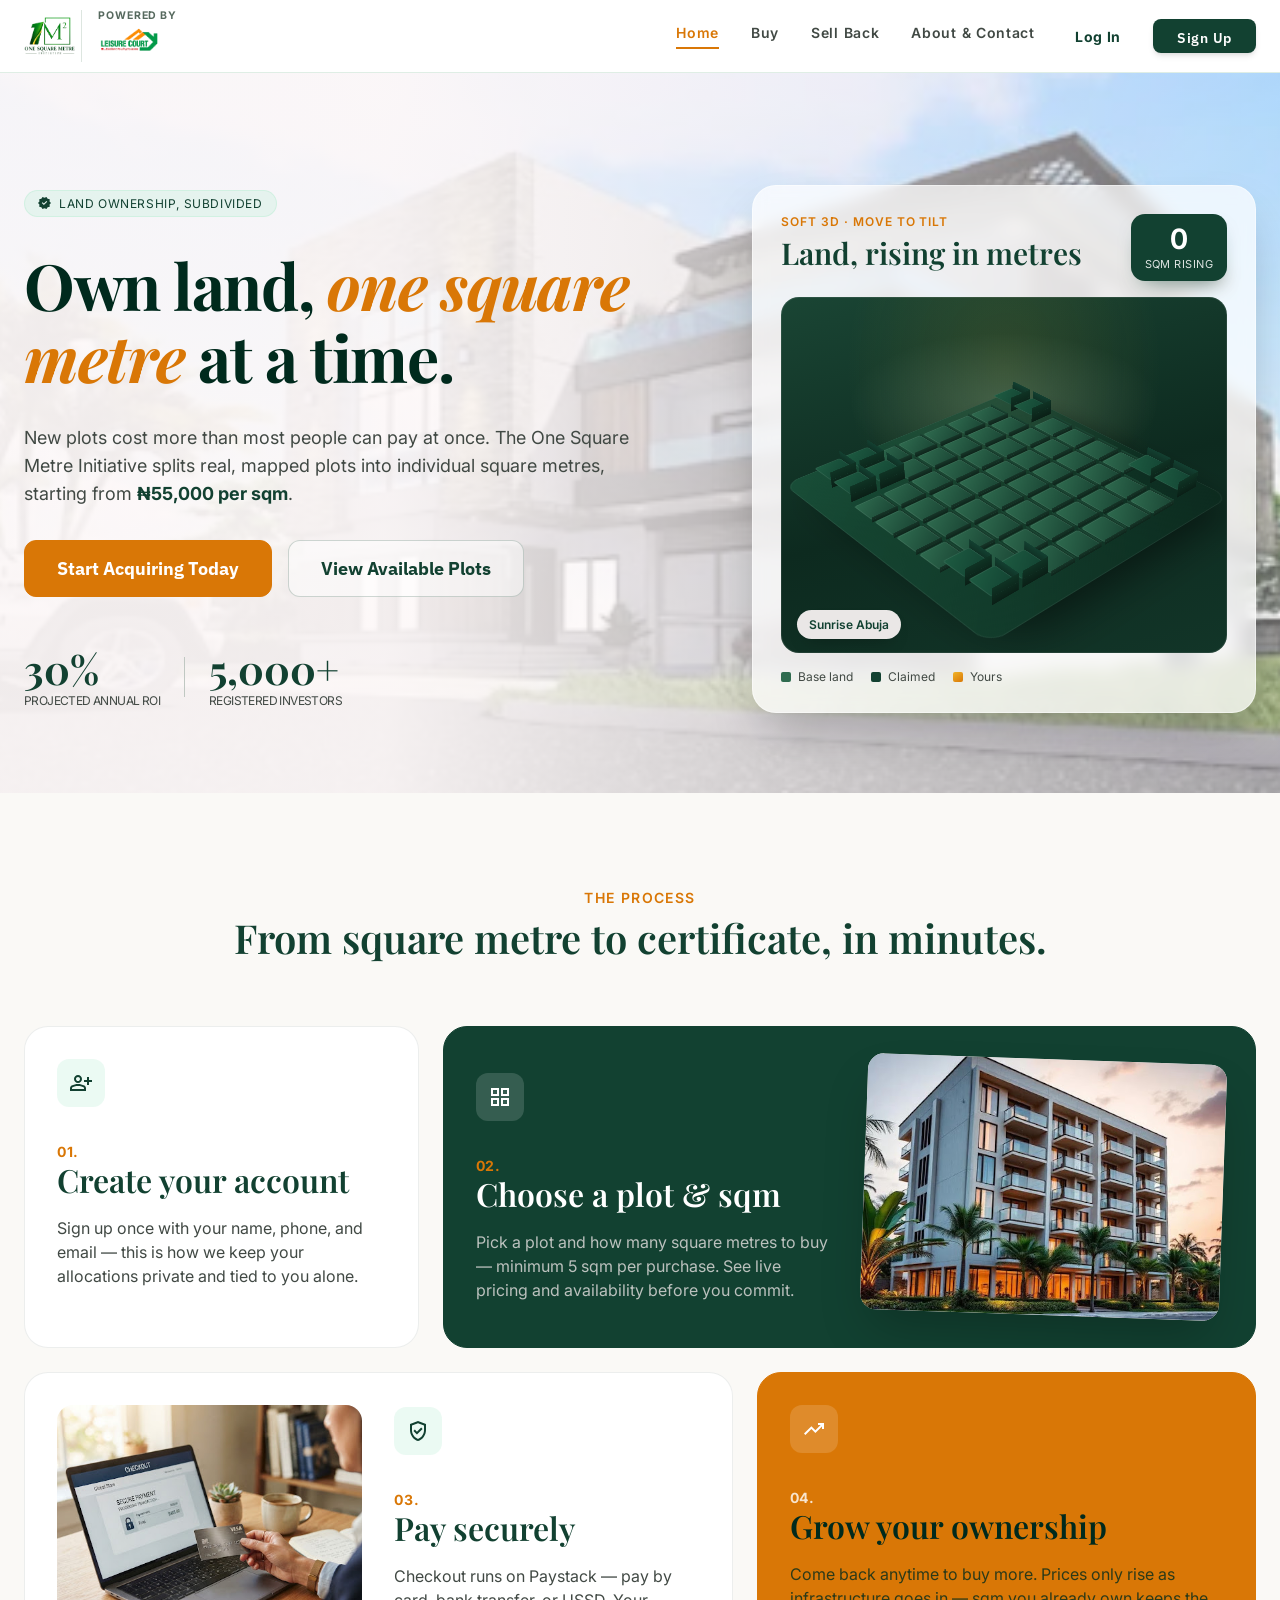
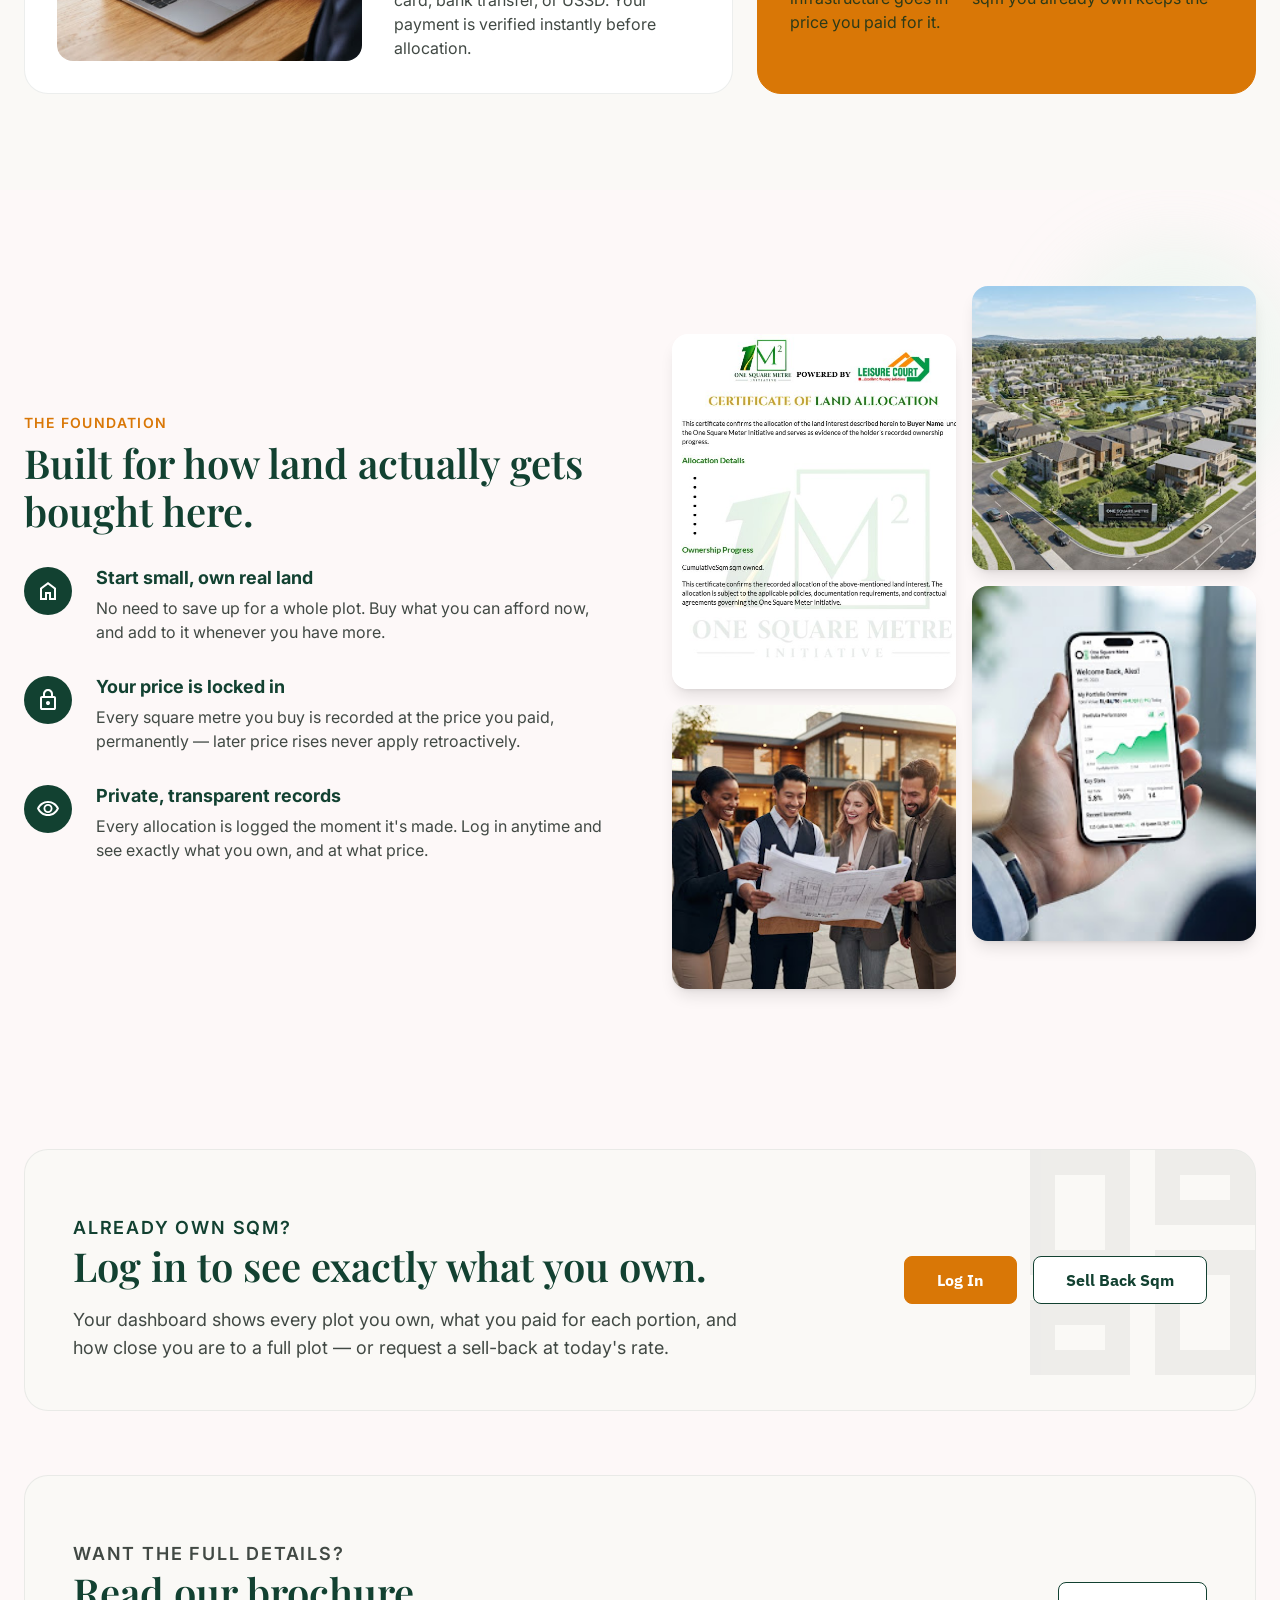
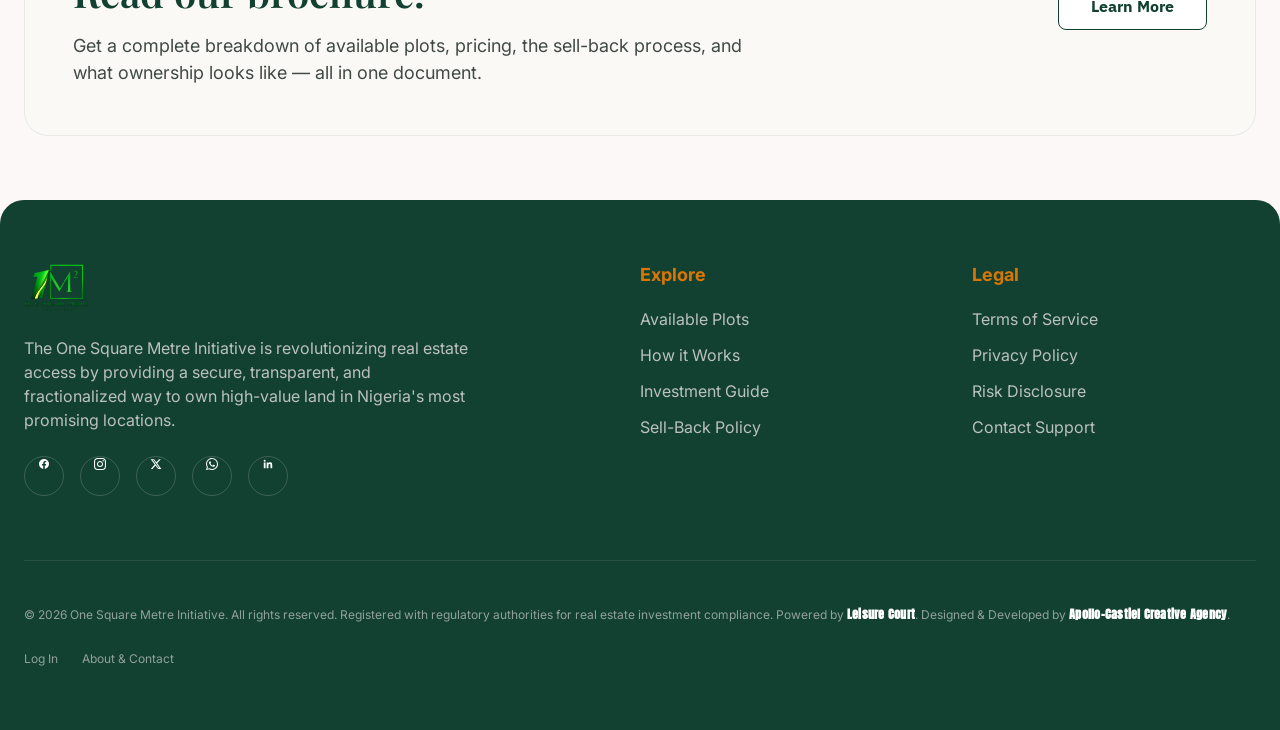
==== commit 1b3315e2: "Update" ====
--- a/index.html
+++ b/index.html
@@ -670,9 +670,12 @@
             © 2026 One Square Metre Initiative. All rights reserved. Registered
             with regulatory authorities for real estate investment compliance.
             Powered by <strong class="font-anton">Leisure Court</strong>.
+            Designed &amp; Developed by
+            <strong class="font-anton">Apollo-Castiel Creative Agency</strong>.
           </p>
           <div class="lp-footer-bottom-links">
-            <a href="login.html">Log In</a>
+            <a href="login.html" class="auth-logged-out" data-show="inline-block">Log In</a>
+            <a href="dashboard.html" class="auth-logged-in" data-show="inline-block">My Plots</a>
             <a href="about.html">About &amp; Contact</a>
           </div>
         </div>
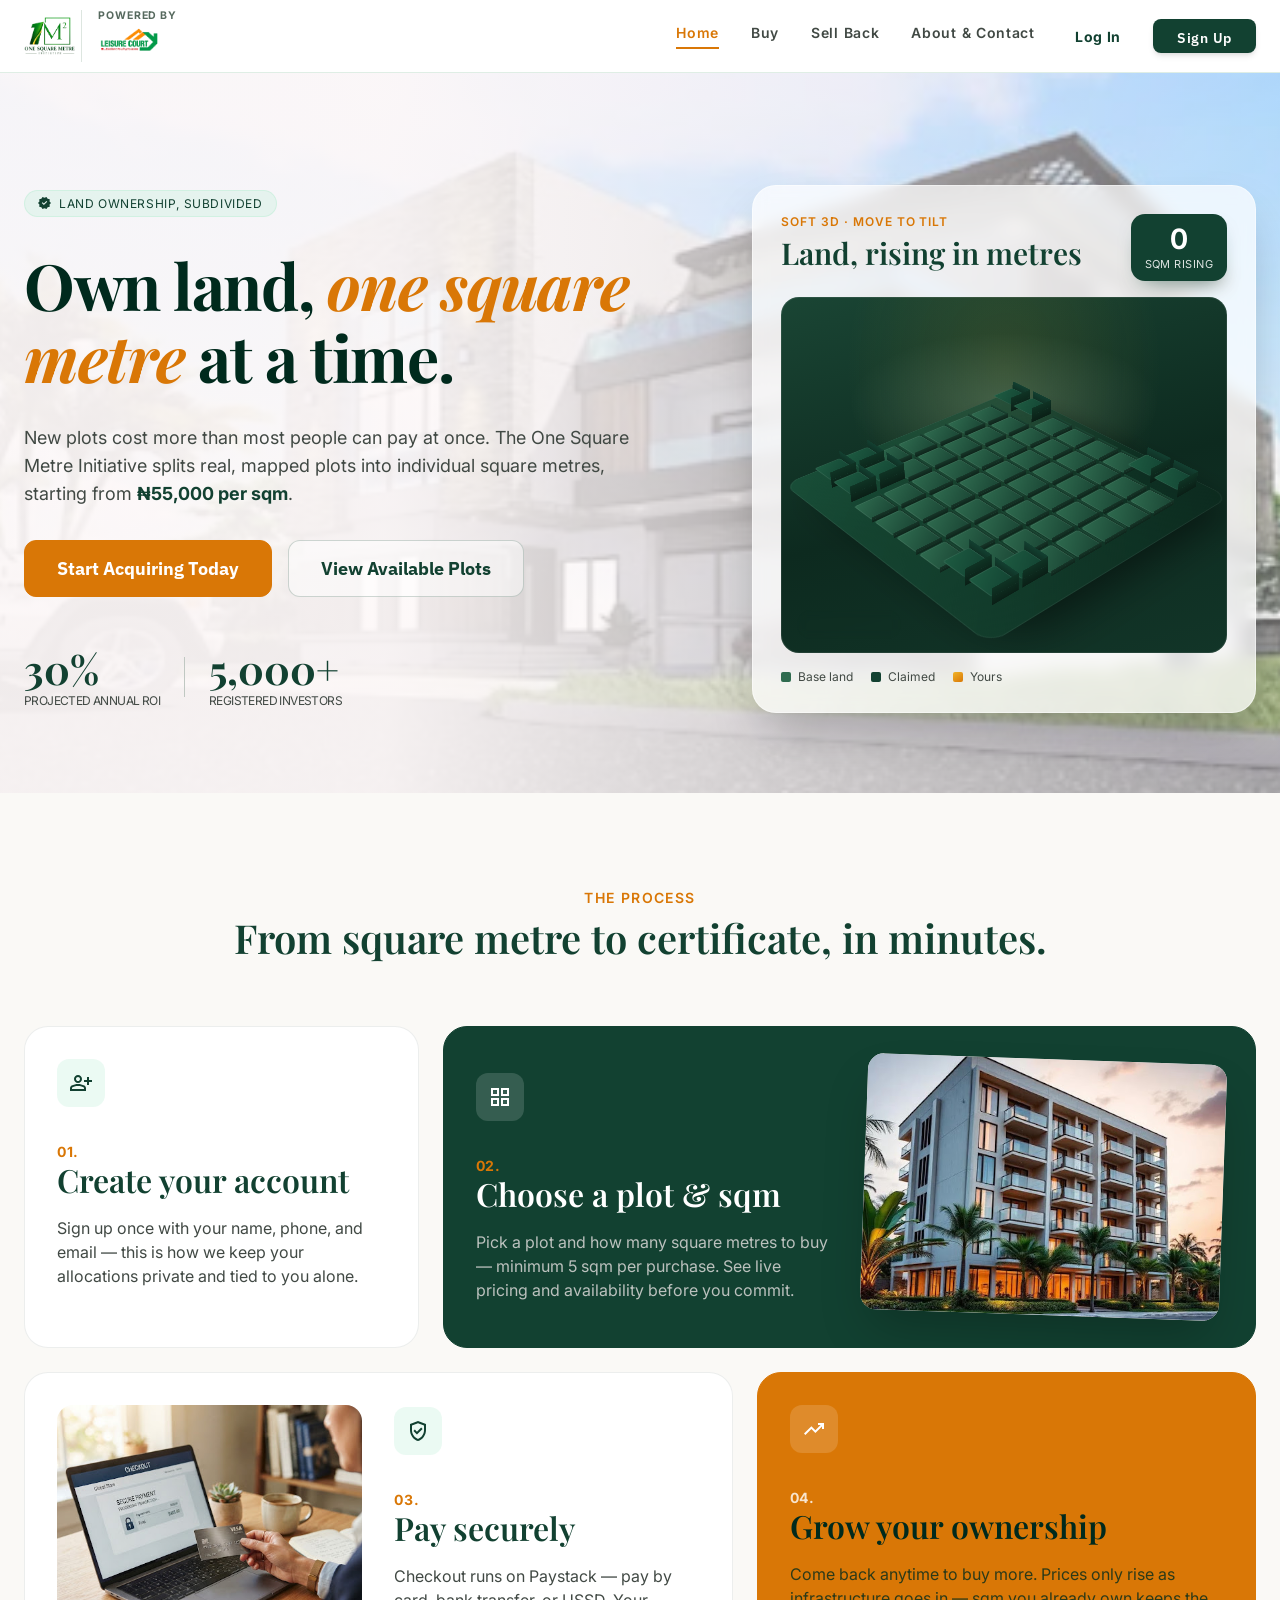
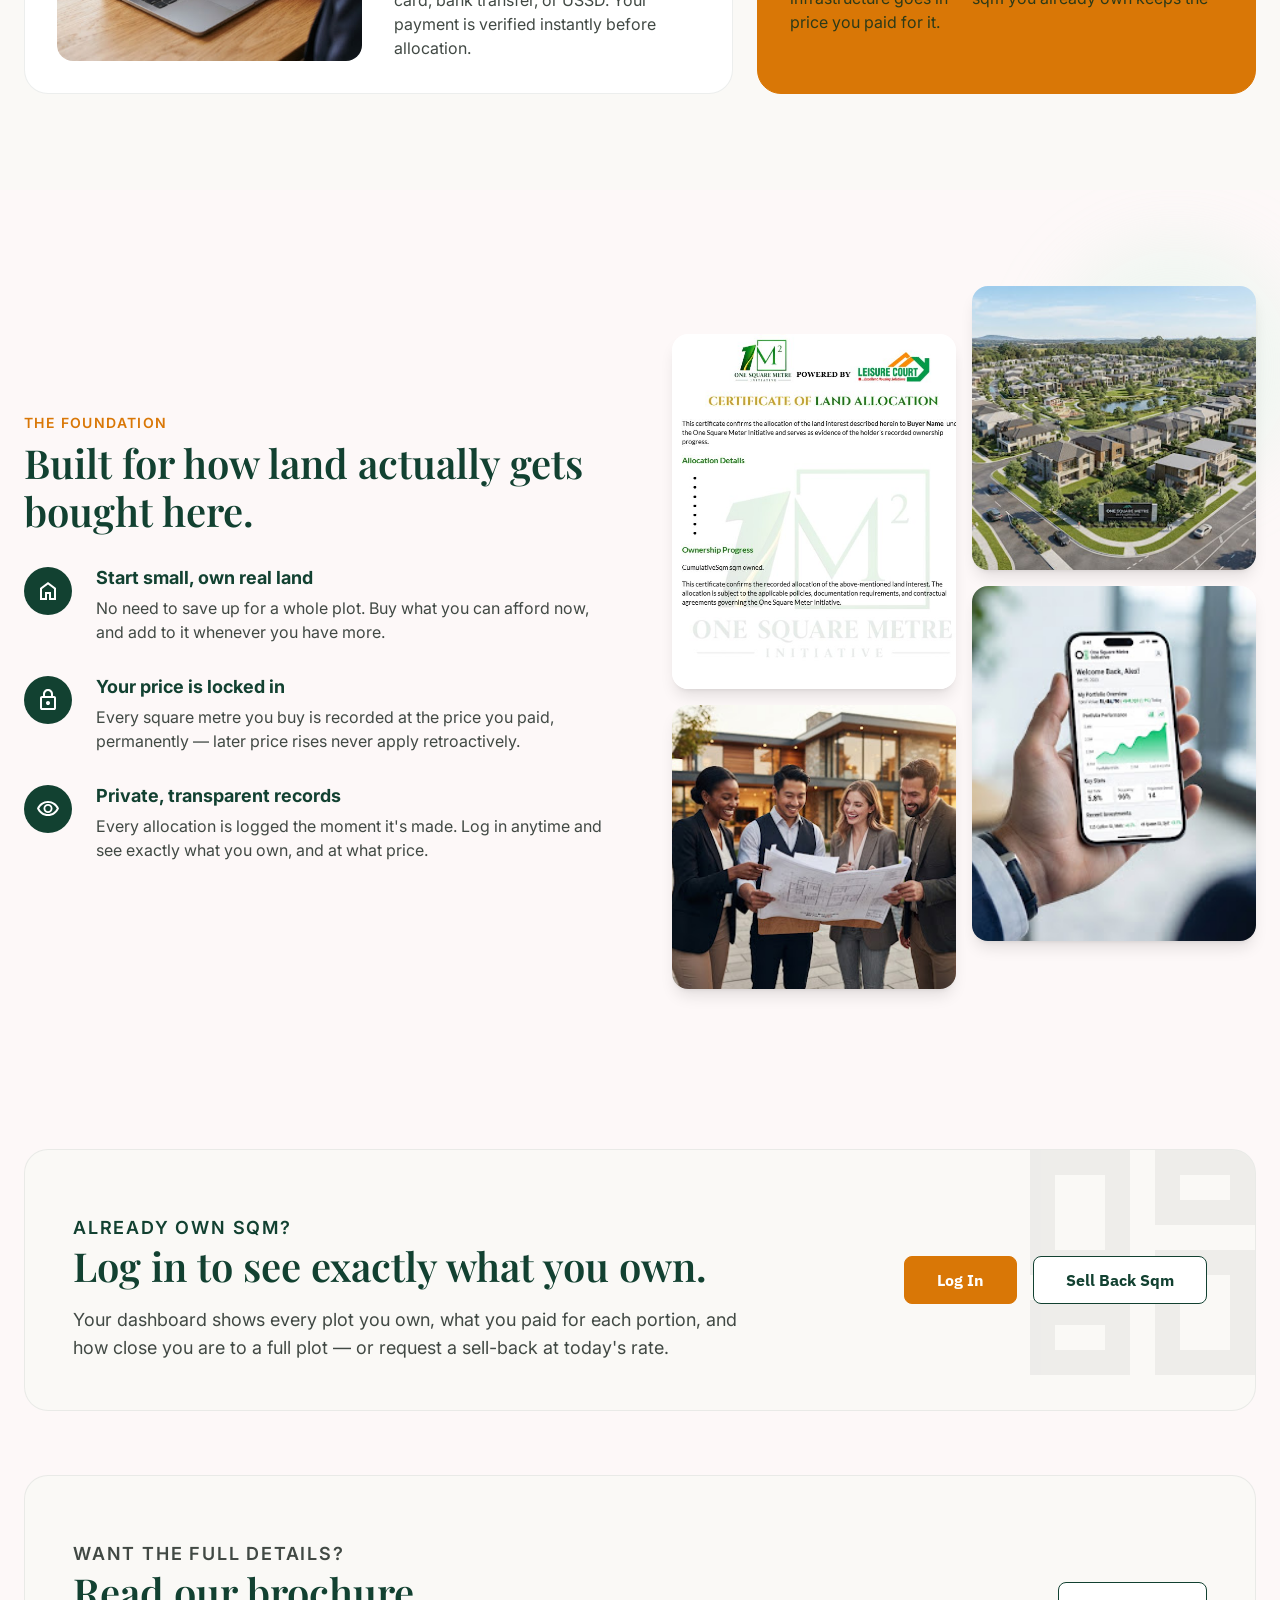
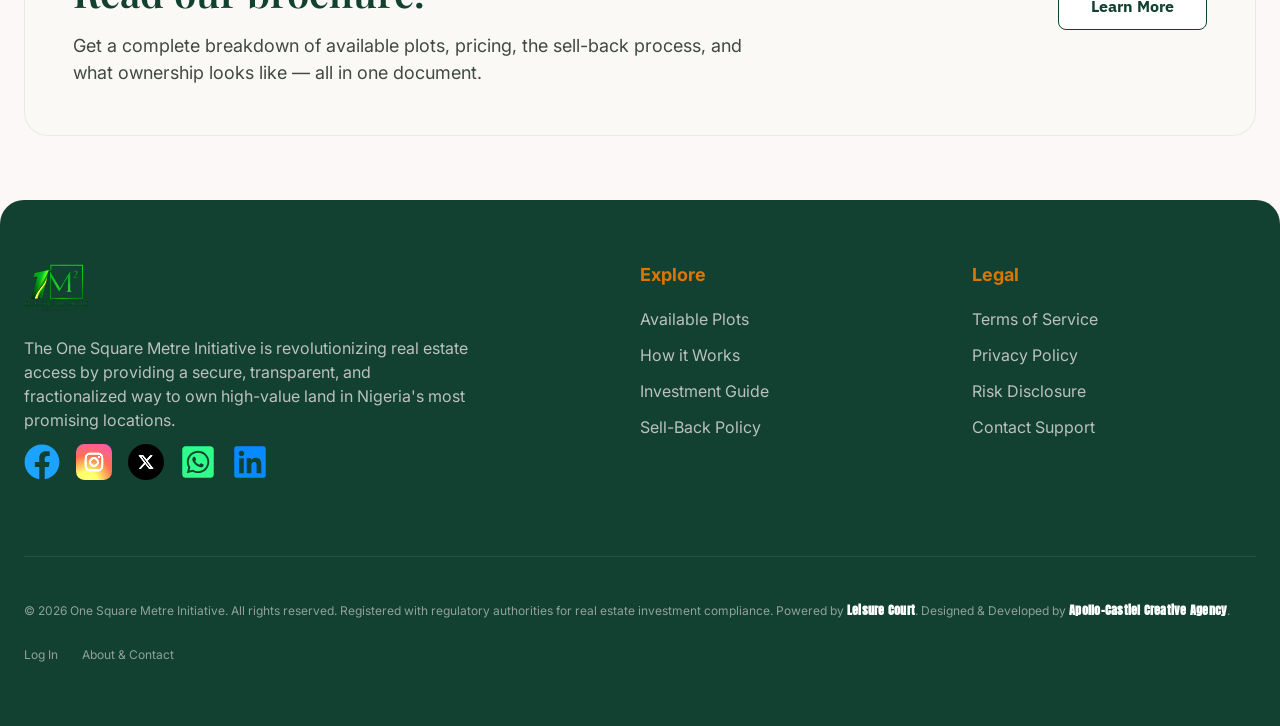
==== commit d1082eb0: "Update" ====
--- a/index.html
+++ b/index.html
@@ -596,8 +596,8 @@
                 <img
                   src="assets/landing/icon-fb.svg"
                   alt=""
-                  width="12"
-                  height="12"
+                  width="36"
+                  height="36"
                 />
               </a>
               <a
@@ -609,8 +609,8 @@
                 <img
                   src="assets/landing/icon-ig.svg"
                   alt=""
-                  width="12"
-                  height="12"
+                  width="36"
+                  height="36"
                 />
               </a>
               <a
@@ -622,8 +622,8 @@
                 <img
                   src="assets/landing/icon-x.svg"
                   alt=""
-                  width="12"
-                  height="12"
+                  width="36"
+                  height="36"
                 />
               </a>
               <a
@@ -635,8 +635,8 @@
                 <img
                   src="assets/landing/icon-wa.svg"
                   alt=""
-                  width="12"
-                  height="12"
+                  width="36"
+                  height="36"
                 />
               </a>
               <!-- TODO: paste the LinkedIn page URL into this href when ready -->
@@ -644,8 +644,8 @@
                 <img
                   src="assets/landing/icon-li.svg"
                   alt=""
-                  width="12"
-                  height="12"
+                  width="36"
+                  height="36"
                 />
               </a>
             </div>
--- a/css/landing.css
+++ b/css/landing.css
@@ -1685,24 +1685,22 @@
 }
 
 body.page-landing .lp-social a {
-  width: 40px;
-  height: 40px;
-  border-radius: 9999px;
-  border: 1px solid rgba(230, 225, 225, 0.2);
+  width: 36px;
+  height: 36px;
   display: flex;
   align-items: center;
   justify-content: center;
   text-decoration: none;
-  transition: background 0.15s ease;
+  transition: transform 0.15s ease;
 }
 
 body.page-landing .lp-social a:hover {
-  background: rgba(255, 255, 255, 0.08);
+  transform: scale(1.1);
 }
 
 body.page-landing .lp-social img {
-  width: 12px;
-  height: 12px;
+  width: 36px;
+  height: 36px;
 }
 
 body.page-landing .lp-footer-col h4 {
